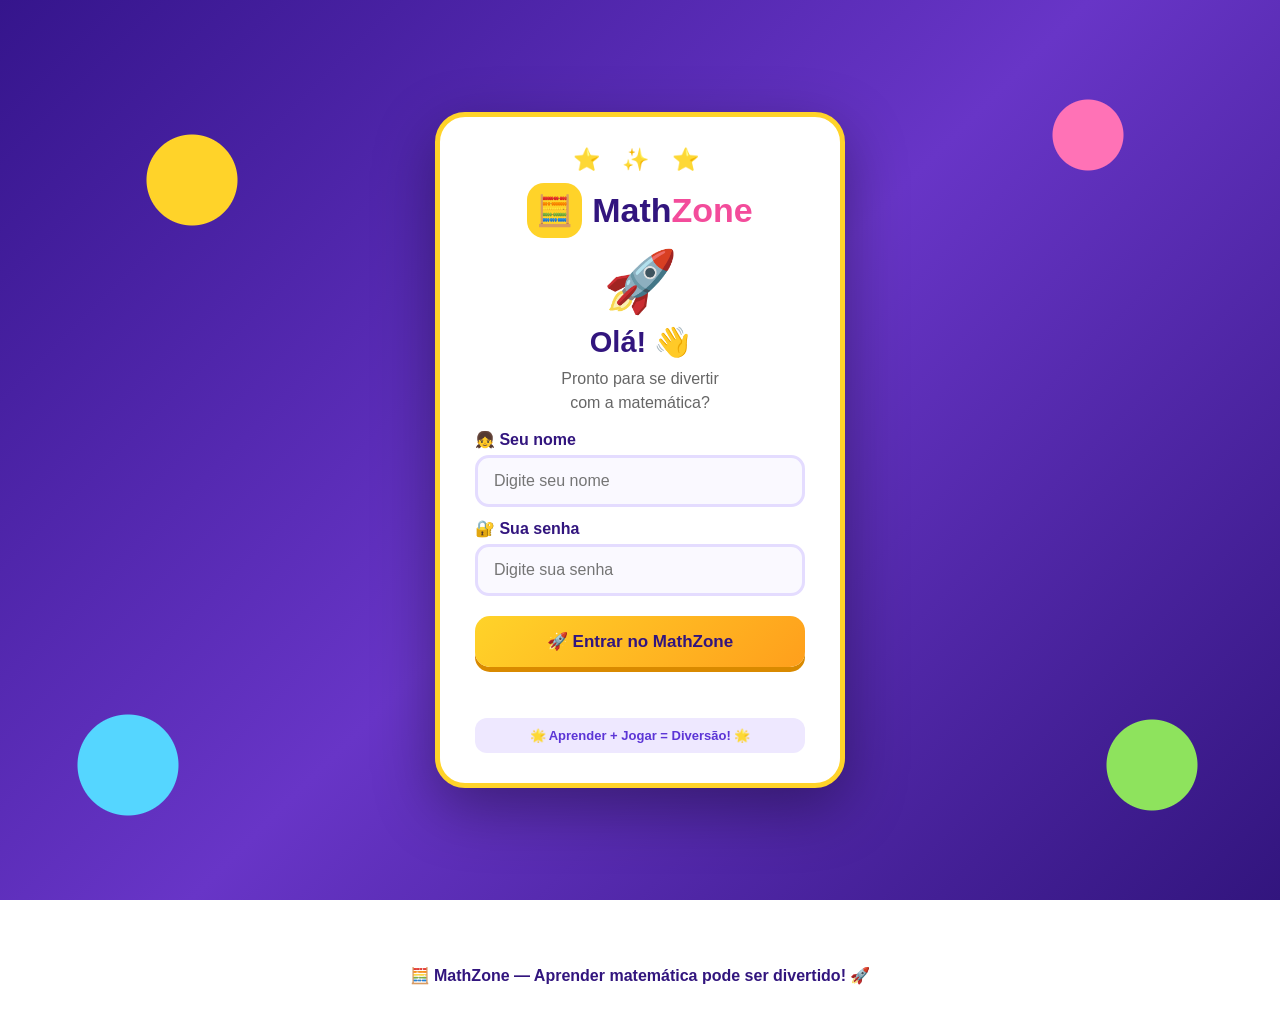
==== mathzone/index.html @ 8c637138 "fazendo tcc" ====
<!DOCTYPE html>
<html lang="pt-BR">

<head>
    <meta charset="UTF-8">
    <meta name="viewport" content="width=device-width, initial-scale=1.0">

    <title>MathZone</title>

    <link rel="stylesheet" href="./estilo.css">
</head>

<body>

    <!-- =========================
         LOGIN
    ========================= -->

    <div id="telaLogin" class="tela-login">

        <div class="login-card">

            <div class="login-estrelas">
                ⭐ ✨ ⭐
            </div>

            <div class="login-logo">
                <div class="login-logo-icon">
                    🧮
                </div>

                <h1>
                    Math<span>Zone</span>
                </h1>
            </div>

            <div class="login-personagem">
                🚀
            </div>

            <h2>Olá! 👋</h2>

            <p>
                Pronto para se divertir<br>
                com a matemática?
            </p>

            <label for="nomeLogin">
                👧 Seu nome
            </label>

            <input
                type="text"
                id="nomeLogin"
                placeholder="Digite seu nome"
                maxlength="20"
            >

            <label for="senhaLogin">
                🔐 Sua senha
            </label>

            <input
                type="password"
                id="senhaLogin"
                placeholder="Digite sua senha"
                maxlength="20"
            >

            <button
                class="botao-entrar"
                onclick="entrarMathZone()"
            >
                🚀 Entrar no MathZone
            </button>

            <p
                id="mensagemLogin"
                class="mensagem-login"
            ></p>

            <div class="login-frase">
                🌟 Aprender + Jogar = Diversão! 🌟
            </div>

        </div>

    </div>


    <!-- =========================
         SITE PRINCIPAL
    ========================= -->

    <div id="sitePrincipal">

        <!-- CABEÇALHO -->

        <header>

            <div class="logo-area" onclick="irPara('inicio')">

                <div class="logo-pequena">
                    🧮
                </div>

                <div>
                    <h1>MathZone</h1>
                    <p>Matemática divertida</p>
                </div>

            </div>


            <nav>

                <button onclick="irPara('inicio')">
                    🏠 Início
                </button>

                <button onclick="irPara('jogos')">
                    🎮 Jogar
                </button>

                <button onclick="irPara('videos')">
                    🎥 Vídeos
                </button>

            </nav>

        </header>


        <!-- =========================
             INÍCIO
        ========================= -->

        <main>

            <section
                id="inicio"
                class="tela ativa"
            >

                <div class="hero">

                    <div class="hero-conteudo">

                        <span class="badge">
                            🚀 APRENDA DE UM JEITO DIFERENTE
                        </span>

                        <h2>
                            Matemática pode ser divertida.
                        </h2>

                        <p>
                            Aprenda, jogue, resolva desafios
                            e evolua no MathZone!
                        </p>

                        <button
                            class="botao-principal"
                            onclick="irPara('jogos')"
                        >
                            Começar desafio →
                        </button>

                        <button
                            class="botao-video"
                            onclick="irPara('videos')"
                        >
                            🎥 Ver vídeos
                        </button>

                    </div>

                </div>


                <div class="recursos">

                    <div class="recurso-card">
                        <div class="icone">
                            🎮
                        </div>

                        <h3>Desafios</h3>

                        <p>
                            Resolva desafios matemáticos
                            de forma divertida.
                        </p>
                    </div>


                    <div class="recurso-card">
                        <div class="icone">
                            🎥
                        </div>

                        <h3>Videoaulas</h3>

                        <p>
                            Aprenda matemática com
                            vídeos educativos.
                        </p>
                    </div>


                    <div class="recurso-card">
                        <div class="icone">
                            🏆
                        </div>

                        <h3>Evolução</h3>

                        <p>
                            Jogue, marque pontos
                            e melhore seus conhecimentos.
                        </p>
                    </div>

                </div>

            </section>


            <!-- =========================
                 JOGOS
            ========================= -->

            <section
                id="jogos"
                class="tela"
            >

                <div class="titulo-pagina">

                    <span>
                        🎮
                    </span>

                    <h2>
                        Jogos Matemáticos
                    </h2>

                    <p>
                        Escolha um desafio e divirta-se!
                    </p>

                </div>


                <div class="jogos-grid">


                    <!-- QUIZ -->

                    <div class="jogo-card">

                        <div class="jogo-numero">
                            DESAFIO 01
                        </div>

                        <div class="jogo-icone">
                            🧠
                        </div>

                        <h3>
                            Quiz MathZone
                        </h3>

                        <p>
                            Responda perguntas
                            e conquiste pontos.
                        </p>

                        <button
                            onclick="abrirQuiz()"
                        >
                            Jogar agora 🎮
                        </button>

                    </div>


                    <!-- DETETIVE -->

                    <div class="jogo-card">

                        <div class="jogo-numero">
                            DESAFIO 02
                        </div>

                        <div class="jogo-icone">
                            🕵️
                        </div>

                        <h3>
                            Detetive Matemático
                        </h3>

                        <p>
                            Descubra as respostas
                            usando as pistas.
                        </p>

                        <button
                            onclick="abrirDetetive()"
                        >
                            Jogar agora 🔎
                        </button>

                    </div>


                    <!-- CORRIDA -->

                    <div class="jogo-card">

                        <div class="jogo-numero">
                            DESAFIO 03
                        </div>

                        <div class="jogo-icone">
                            🏃
                        </div>

                        <h3>
                            Corrida Matemática
                        </h3>

                        <p>
                            Resolva as contas e
                            avance na corrida.
                        </p>

                        <button
                            onclick="abrirCorrida()"
                        >
                            Correr agora 🏃
                        </button>

                    </div>


                    <!-- MATHRUN -->

                    <div class="jogo-card destaque">

                        <div class="jogo-numero">
                            DESAFIO 04
                        </div>

                        <div class="jogo-icone">
                            🏃‍♂️
                        </div>

                        <h3>
                            MathRun
                        </h3>

                        <p>
                            Corra até a chegada
                            resolvendo matemática!
                        </p>

                        <button
                            onclick="abrirMathRun()"
                        >
                            Começar corrida 🚀
                        </button>

                    </div>

                </div>

            </section>


            <!-- =========================
                 VÍDEOS
            ========================= -->

            <section
                id="videos"
                class="tela"
            >

                <div class="titulo-pagina">

                    <span>
                        🎥
                    </span>

                    <h2>
                        Videoaulas
                    </h2>

                    <p>
                        Aprenda matemática de um jeito fácil!
                    </p>

                </div>


                <div class="videos-grid">

                    <div class="video-card">

                        <div class="video-imagem">
                            ➕
                        </div>

                        <h3>
                            Adição
                        </h3>

                        <p>
                            Aprenda a somar.
                        </p>

                        <button
                            onclick="assistirVideo('Adição matemática ensino fundamental')"
                        >
                            ▶ Assistir
                        </button>

                    </div>


                    <div class="video-card">

                        <div class="video-imagem">
                            ➖
                        </div>

                        <h3>
                            Subtração
                        </h3>

                        <p>
                            Aprenda a subtrair.
                        </p>

                        <button
                            onclick="assistirVideo('Subtração matemática ensino fundamental')"
                        >
                            ▶ Assistir
                        </button>

                    </div>


                    <div class="video-card">

                        <div class="video-imagem">
                            ✖️
                        </div>

                        <h3>
                            Multiplicação
                        </h3>

                        <p>
                            Aprenda multiplicação.
                        </p>

                        <button
                            onclick="assistirVideo('Multiplicação matemática ensino fundamental')"
                        >
                            ▶ Assistir
                        </button>

                    </div>


                    <div class="video-card">

                        <div class="video-imagem">
                            ➗
                        </div>

                        <h3>
                            Divisão
                        </h3>

                        <p>
                            Aprenda a dividir.
                        </p>

                        <button
                            onclick="assistirVideo('Divisão matemática ensino fundamental')"
                        >
                            ▶ Assistir
                        </button>

                    </div>


                    <div class="video-card">

                        <div class="video-imagem">
                            🍕
                        </div>

                        <h3>
                            Frações
                        </h3>

                        <p>
                            Aprenda frações.
                        </p>

                        <button
                            onclick="assistirVideo('Frações matemática ensino fundamental')"
                        >
                            ▶ Assistir
                        </button>

                    </div>


                    <div class="video-card">

                        <div class="video-imagem">
                            💯
                        </div>

                        <h3>
                            Porcentagem
                        </h3>

                        <p>
                            Aprenda porcentagem.
                        </p>

                        <button
                            onclick="assistirVideo('Porcentagem matemática ensino fundamental')"
                        >
                            ▶ Assistir
                        </button>

                    </div>

                </div>

            </section>

        </main>


        <!-- =========================
             MODAL DOS JOGOS
        ========================= -->

        <div
            id="modalJogo"
            class="modal"
        >

            <div class="modal-conteudo">

                <button
                    class="fechar"
                    onclick="fecharJogo()"
                >
                    ✕
                </button>


                <!-- QUIZ -->

                <div
                    id="quiz"
                    class="jogo-area"
                >

                    <h2>
                        🧠 Quiz MathZone
                    </h2>

                    <div
                        id="quizPergunta"
                        class="pergunta"
                    >
                    </div>

                    <div
                        id="quizRespostas"
                        class="respostas"
                    >
                    </div>

                    <p id="quizMensagem"></p>

                    <p id="quizPontos">
                        Pontos: 0
                    </p>

                </div>


                <!-- DETETIVE -->

                <div
                    id="detetive"
                    class="jogo-area"
                >

                    <h2>
                        🕵️ Detetive Matemático
                    </h2>

                    <p id="detetivePista"></p>

                    <input
                        type="number"
                        id="respostaDetetive"
                        placeholder="Digite sua resposta"
                    >

                    <button
                        onclick="responderDetetive()"
                    >
                        🔎 Descobrir
                    </button>

                    <p id="detetiveMensagem"></p>

                    <p id="detetivePontos">
                        Pontos: 0
                    </p>

                </div>


                <!-- CORRIDA MATEMÁTICA -->

                <div
                    id="corrida"
                    class="jogo-area"
                >

                    <h2>
                        🏃 Corrida Matemática
                    </h2>

                    <div class="corrida-pista">

                        <div class="linha-chegada">
                            🏁
                        </div>

                        <div
                            id="corredor"
                            class="corredor"
                        >
                            🏃
                        </div>

                    </div>

                    <div
                        id="corridaPergunta"
                        class="pergunta"
                    >
                    </div>

                    <div
                        id="corridaRespostas"
                        class="respostas"
                    >
                    </div>

                    <p id="corridaMensagem"></p>

                </div>


                <!-- MATHRUN -->

                <div
                    id="mathrun"
                    class="jogo-area"
                >

                    <h2>
                        🚀 MathRun
                    </h2>

                    <p>
                        Resolva as contas para seu
                        corredor chegar ao final!
                    </p>

                    <div class="mathrun-pista">

                        <div class="chegada">
                            🏁
                        </div>

                        <div
                            id="mathrunCorredor"
                            class="corredor"
                        >
                            🏃‍♂️
                        </div>

                    </div>

                    <div
                        id="mathrunPergunta"
                        class="pergunta"
                    >
                    </div>

                    <div
                        id="mathrunRespostas"
                        class="respostas"
                    >
                    </div>

                    <p id="mathrunMensagem"></p>

                    <div class="turbo-area">

                        <button
                            class="turbo"
                            onclick="usarTurbo()"
                        >
                            ⚡ TURBO
                        </button>

                    </div>

                </div>

            </div>

        </div>


        <!-- RODAPÉ -->

        <footer>

            <p>
                🧮 MathZone — Aprender matemática pode ser divertido! 🚀
            </p>

        </footer>

    </div>


    <script src="./script.js"></script>

</body>

</html>
---- mathzone/estilo.css ----
/* =========================
   CONFIGURAÇÃO GERAL
========================= */

* {
    margin: 0;
    padding: 0;
    box-sizing: border-box;
}

html {
    scroll-behavior: smooth;
}

body {
    font-family: Arial, Helvetica, sans-serif;
    color: #33231f;
    min-height: 100vh;

    /* FUNDO DO MATHZONE */
    background-image: url("./fundo.png");
    background-size: cover;
    background-position: center;
    background-repeat: no-repeat;
    background-attachment: fixed;
}


/* =========================
   LOGIN
========================= */

.tela-login {
    position: fixed;
    inset: 0;

    width: 100%;
    height: 100vh;

    display: flex;
    align-items: center;
    justify-content: center;

    padding: 20px;

    background:
        radial-gradient(
            circle at 15% 20%,
            #ffd329 0 45px,
            transparent 46px
        ),
        radial-gradient(
            circle at 85% 15%,
            #ff72b6 0 35px,
            transparent 36px
        ),
        radial-gradient(
            circle at 10% 85%,
            #55d6ff 0 50px,
            transparent 51px
        ),
        radial-gradient(
            circle at 90% 85%,
            #8ee35d 0 45px,
            transparent 46px
        ),
        linear-gradient(
            135deg,
            #35158c,
            #6835c7,
            #32157e
        );

    z-index: 99999;
    overflow-y: auto;
}

.login-card {
    width: 100%;
    max-width: 410px;

    background: white;

    padding: 30px 35px;

    border-radius: 30px;

    text-align: center;

    border: 5px solid #ffd329;

    box-shadow:
        0 20px 60px rgba(0, 0, 0, 0.35);
}

.login-estrelas {
    font-size: 22px;
    margin-bottom: 10px;
    letter-spacing: 8px;
}

.login-logo {
    display: flex;
    justify-content: center;
    align-items: center;
    gap: 10px;
}

.login-logo-icon {
    width: 55px;
    height: 55px;

    display: flex;
    align-items: center;
    justify-content: center;

    background: #ffd329;
    border-radius: 17px;

    font-size: 30px;
}

.login-logo h1 {
    color: #32157e;
    font-size: 34px;
}

.login-logo h1 span {
    color: #f34c9b;
}

.login-personagem {
    font-size: 60px;
    margin: 8px 0;
}

.login-card h2 {
    color: #32157e;
    font-size: 29px;
    margin-bottom: 8px;
}

.login-card > p {
    color: #666;
    line-height: 1.5;
    margin-bottom: 15px;
}

.login-card label {
    display: block;

    text-align: left;

    color: #32157e;

    font-weight: bold;

    margin: 12px 0 6px;
}

.login-card input {
    width: 100%;

    padding: 14px 16px;

    border: 3px solid #e4dcff;

    border-radius: 14px;

    font-size: 16px;

    outline: none;

    color: #32157e;

    background: #faf9ff;
}

.login-card input:focus {
    border-color: #55d6ff;
}

.botao-entrar {
    width: 100%;

    padding: 15px;

    margin-top: 20px;

    border: none;

    border-radius: 15px;

    background:
        linear-gradient(
            135deg,
            #ffd329,
            #ff9f1c
        );

    color: #32157e;

    font-size: 17px;

    font-weight: bold;

    cursor: pointer;

    box-shadow: 0 5px 0 #d98a00;

    transition: 0.2s;
}

.botao-entrar:hover {
    transform: translateY(-2px);
}

.botao-entrar:active {
    transform: translateY(2px);
}

.mensagem-login {
    min-height: 24px;
    margin-top: 12px;

    font-weight: bold;
}

.login-frase {
    margin-top: 12px;

    padding: 10px;

    border-radius: 12px;

    background: #eee8ff;

    color: #5c35d6;

    font-size: 13px;

    font-weight: bold;
}


/* =========================
   SITE PRINCIPAL
========================= */

#sitePrincipal {
    min-height: 100vh;
}


/* =========================
   CABEÇALHO
========================= */

header {
    width: 100%;

    background: rgba(255, 255, 255, 0.96);

    padding: 16px 7%;

    display: flex;

    align-items: center;

    justify-content: space-between;

    gap: 20px;

    box-shadow:
        0 4px 20px rgba(0, 0, 0, 0.12);

    position: sticky;

    top: 0;

    z-index: 100;
}

.logo-area {
    display: flex;

    align-items: center;

    gap: 12px;

    cursor: pointer;
}

.logo-pequena {
    width: 50px;
    height: 50px;

    display: flex;

    align-items: center;
    justify-content: center;

    background: #ffd329;

    border-radius: 15px;

    font-size: 28px;
}

.logo-area h1 {
    color: #32157e;

    font-size: 28px;
}

.logo-area p {
    color: #777;

    font-size: 13px;
}


/* =========================
   MENU
========================= */

nav {
    display: flex;

    gap: 10px;
}

nav button {
    border: none;

    background: #eee8ff;

    color: #32157e;

    padding: 11px 18px;

    border-radius: 12px;

    font-size: 15px;

    font-weight: bold;

    cursor: pointer;

    transition: 0.2s;
}

nav button:hover {
    background: #ffd329;

    transform: translateY(-2px);
}

nav button:active {
    transform: translateY(1px);
}


/* =========================
   TELAS
========================= */

.tela {
    display: none;

    min-height: calc(100vh - 100px);

    padding: 50px 7%;
}

.tela.ativa {
    display: block;
}


/* =========================
   ÁREA PRINCIPAL
========================= */

.hero {
    min-height: 480px;

    display: flex;

    align-items: center;

    justify-content: center;

    text-align: center;

    padding: 40px 20px;
}

.hero-conteudo {
    max-width: 750px;

    background: rgba(255, 255, 255, 0.94);

    padding: 45px;

    border-radius: 30px;

    box-shadow:
        0 15px 45px rgba(0, 0, 0, 0.15);
}

.badge {
    display: inline-block;

    padding: 10px 18px;

    background: #eee8ff;

    color: #5c35d6;

    border-radius: 30px;

    font-size: 14px;

    font-weight: bold;

    margin-bottom: 20px;
}

.hero h2 {
    color: #32157e;

    font-size: 46px;

    margin-bottom: 15px;
}

.hero p {
    color: #555;

    font-size: 19px;

    line-height: 1.6;

    margin-bottom: 25px;
}


/* =========================
   BOTÕES DO INÍCIO
========================= */

.botao-principal,
.botao-video {
    border: none;

    padding: 14px 24px;

    border-radius: 14px;

    font-size: 16px;

    font-weight: bold;

    cursor: pointer;

    margin: 5px;

    transition: 0.2s;
}

.botao-principal {
    background: #ffd329;

    color: #32157e;

    box-shadow:
        0 4px 0 #d49d00;
}

.botao-video {
    background: #32157e;

    color: white;
}

.botao-principal:hover,
.botao-video:hover {
    transform: translateY(-3px);
}

.botao-principal:active,
.botao-video:active {
    transform: translateY(1px);
}


/* =========================
   CARDS DE RECURSOS
========================= */

.recursos {
    display: grid;

    grid-template-columns:
        repeat(3, 1fr);

    gap: 20px;

    max-width: 1100px;

    margin: 0 auto 50px;
}

.recurso-card {
    background: rgba(255, 255, 255, 0.95);

    padding: 28px;

    border-radius: 22px;

    text-align: center;

    box-shadow:
        0 8px 25px rgba(0, 0, 0, 0.12);

    transition: 0.2s;
}

.recurso-card:hover {
    transform: translateY(-5px);
}

.icone {
    font-size: 45px;

    margin-bottom: 12px;
}

.recurso-card h3 {
    color: #32157e;

    margin-bottom: 8px;
}

.recurso-card p {
    color: #666;

    line-height: 1.5;
}


/* =========================
   TÍTULO DAS PÁGINAS
========================= */

.titulo-pagina {
    text-align: center;

    margin-bottom: 40px;
}

.titulo-pagina span {
    font-size: 45px;
}

.titulo-pagina h2 {
    color: #32157e;

    font-size: 36px;

    margin: 8px 0;
}

.titulo-pagina p {
    color: #555;

    font-size: 17px;
}


/* =========================
   JOGOS
========================= */

.jogos-grid {
    max-width: 1100px;

    margin: auto;

    display: grid;

    grid-template-columns:
        repeat(2, 1fr);

    gap: 25px;
}

.jogo-card {
    background: rgba(255, 255, 255, 0.96);

    padding: 30px;

    border-radius: 25px;

    text-align: center;

    box-shadow:
        0 10px 30px rgba(0, 0, 0, 0.14);

    transition: 0.25s;

    border: 3px solid transparent;
}

.jogo-card:hover {
    transform: translateY(-6px);

    border-color: #ffd329;
}

.jogo-card.destaque {
    border-color: #55d6ff;
}

.jogo-numero {
    color: #f34c9b;

    font-size: 13px;

    font-weight: bold;

    margin-bottom: 10px;
}

.jogo-icone {
    font-size: 55px;

    margin-bottom: 10px;
}

.jogo-card h3 {
    color: #32157e;

    font-size: 24px;

    margin-bottom: 10px;
}

.jogo-card p {
    color: #666;

    line-height: 1.5;

    margin-bottom: 20px;
}

.jogo-card button {
    border: none;

    padding: 12px 20px;

    border-radius: 12px;

    background: #32157e;

    color: white;

    font-size: 15px;

    font-weight: bold;

    cursor: pointer;

    transition: 0.2s;
}

.jogo-card button:hover {
    background: #f34c9b;

    transform: translateY(-2px);
}

.jogo-card button:active {
    transform: translateY(1px);
}


/* =========================
   VÍDEOS
========================= */

.videos-grid {
    max-width: 1100px;

    margin: auto;

    display: grid;

    grid-template-columns:
        repeat(3, 1fr);

    gap: 22px;
}

.video-card {
    background: rgba(255, 255, 255, 0.96);

    border-radius: 22px;

    padding: 25px;

    text-align: center;

    box-shadow:
        0 8px 25px rgba(0, 0, 0, 0.12);

    transition: 0.2s;
}

.video-card:hover {
    transform: translateY(-4px);
}

.video-imagem {
    height: 130px;

    display: flex;

    align-items: center;

    justify-content: center;

    background:
        linear-gradient(
            135deg,
            #eee8ff,
            #fff4bf
        );

    border-radius: 18px;

    font-size: 55px;

    margin-bottom: 18px;
}

.video-card h3 {
    color: #32157e;

    font-size: 21px;

    margin-bottom: 8px;
}

.video-card p {
    color: #666;

    margin-bottom: 18px;
}

.video-card button {
    border: none;

    padding: 12px 20px;

    border-radius: 12px;

    background: #32157e;

    color: white;

    font-size: 15px;

    font-weight: bold;

    cursor: pointer;

    transition: 0.2s;
}

.video-card button:hover {
    background: #f34c9b;

    transform: translateY(-2px);
}


/* =========================
   MODAL
========================= */

.modal {
    display: none;

    position: fixed;

    inset: 0;

    background:
        rgba(25, 10, 50, 0.75);

    z-index: 1000;

    align-items: center;

    justify-content: center;

    padding: 20px;
}

.modal.ativo {
    display: flex;
}

.modal-conteudo {
    width: 100%;

    max-width: 650px;

    max-height: 90vh;

    overflow-y: auto;

    background: white;

    border-radius: 28px;

    padding: 35px;

    position: relative;

    box-shadow:
        0 20px 70px rgba(0, 0, 0, 0.35);
}

.fechar {
    position: absolute;

    top: 15px;

    right: 15px;

    width: 40px;

    height: 40px;

    border: none;

    border-radius: 50%;

    background: #f3eaff;

    color: #32157e;

    font-size: 20px;

    cursor: pointer;

    transition: 0.2s;
}

.fechar:hover {
    background: #ffd329;
}


/* =========================
   ÁREA DOS JOGOS
========================= */

.jogo-area {
    display: none;

    text-align: center;
}

.jogo-area.ativo {
    display: block;
}

.jogo-area h2 {
    color: #32157e;

    font-size: 30px;

    margin-bottom: 25px;
}


/* =========================
   PERGUNTAS
========================= */

.pergunta {
    background: #f3edff;

    color: #32157e;

    padding: 25px;

    border-radius: 18px;

    font-size: 30px;

    font-weight: bold;

    margin-bottom: 20px;
}

.respostas {
    display: grid;

    grid-template-columns:
        repeat(2, 1fr);

    gap: 12px;
}

.respostas button {
    padding: 15px;

    border: 3px solid #eee8ff;

    border-radius: 14px;

    background: white;

    color: #32157e;

    font-size: 18px;

    font-weight: bold;

    cursor: pointer;

    transition: 0.2s;
}

.respostas button:hover {
    background: #ffd329;

    border-color: #ffd329;
}

.respostas button:active {
    transform: scale(0.98);
}

#quizMensagem,
#detetiveMensagem,
#corridaMensagem,
#mathrunMensagem {
    min-height: 30px;

    margin-top: 18px;

    font-weight: bold;

    color: #f34c9b;
}

#quizPontos,
#detetivePontos {
    margin-top: 10px;

    color: #32157e;

    font-weight: bold;
}

.resultado {
    color: #32157e;

    font-size: 20px;

    font-weight: bold;

    padding: 20px;
}


/* =========================
   DETETIVE
========================= */

#detetivePista {
    background: #f3edff;

    color: #32157e;

    padding: 25px;

    border-radius: 18px;

    font-size: 20px;

    font-weight: bold;

    margin-bottom: 20px;
}

#respostaDetetive {
    width: 100%;

    padding: 14px;

    border: 3px solid #e4dcff;

    border-radius: 14px;

    font-size: 18px;

    text-align: center;

    margin-bottom: 15px;

    outline: none;
}

#respostaDetetive:focus {
    border-color: #55d6ff;
}

#detetive button {
    padding: 13px 22px;

    border: none;

    border-radius: 12px;

    background: #32157e;

    color: white;

    font-weight: bold;

    cursor: pointer;
}


/* =========================
   CORRIDA MATEMÁTICA
========================= */

.corrida-pista,
.mathrun-pista {
    width: 100%;

    height: 110px;

    background:
        repeating-linear-gradient(
            0deg,
            #f4f4f4,
            #f4f4f4 22px,
            #dddddd 23px,
            #dddddd 25px
        );

    border-radius: 20px;

    position: relative;

    overflow: hidden;

    margin-bottom: 25px;

    border: 3px solid #ddd;
}

.corredor {
    position: absolute;

    left: 10px;

    bottom: 25px;

    font-size: 45px;

    transition:
        left 0.5s ease;
}

.linha-chegada,
.chegada {
    position: absolute;

    right: 15px;

    top: 28px;

    font-size: 45px;
}


/* =========================
   MATHRUN
========================= */

#mathrun > p {
    color: #666;

    margin-bottom: 20px;
}

.turbo-area {
    margin-top: 20px;
}

.turbo {
    border: none;

    background: #ff9f1c;

    color: white;

    padding: 13px 25px;

    border-radius: 13px;

    font-weight: bold;

    cursor: pointer;

    transition: 0.2s;
}

.turbo:hover {
    transform: translateY(-2px);

    background: #f58c00;
}


/* =========================
   RODAPÉ
========================= */

footer {
    text-align: center;

    padding: 25px;

    background:
        rgba(255, 255, 255, 0.95);

    color: #32157e;

    font-weight: bold;

    margin-top: 30px;
}


/* =========================
   RESPONSIVO
========================= */

@media (max-width: 800px) {

    header {
        flex-direction: column;
    }

    .recursos {
        grid-template-columns: 1fr;
    }

    .jogos-grid {
        grid-template-columns: 1fr;
    }

    .videos-grid {
        grid-template-columns: 1fr 1fr;
    }

    .hero h2 {
        font-size: 35px;
    }
}


@media (max-width: 500px) {

    .login-card {
        padding: 25px 20px;
    }

    .login-logo h1 {
        font-size: 28px;
    }

    .login-personagem {
        font-size: 50px;
    }

    header {
        padding: 15px;
    }

    nav {
        width: 100%;

        justify-content: center;
    }

    nav button {
        padding: 9px 11px;

        font-size: 13px;
    }

    .tela {
        padding: 30px 15px;
    }

    .hero {
        padding: 20px 5px;
    }

    .hero-conteudo {
        padding: 30px 20px;
    }

    .hero h2 {
        font-size: 30px;
    }

    .videos-grid {
        grid-template-columns: 1fr;
    }

    .respostas {
        grid-template-columns: 1fr;
    }

    .modal-conteudo {
        padding: 25px 18px;
    }

    .pergunta {
        font-size: 24px;
    }
}
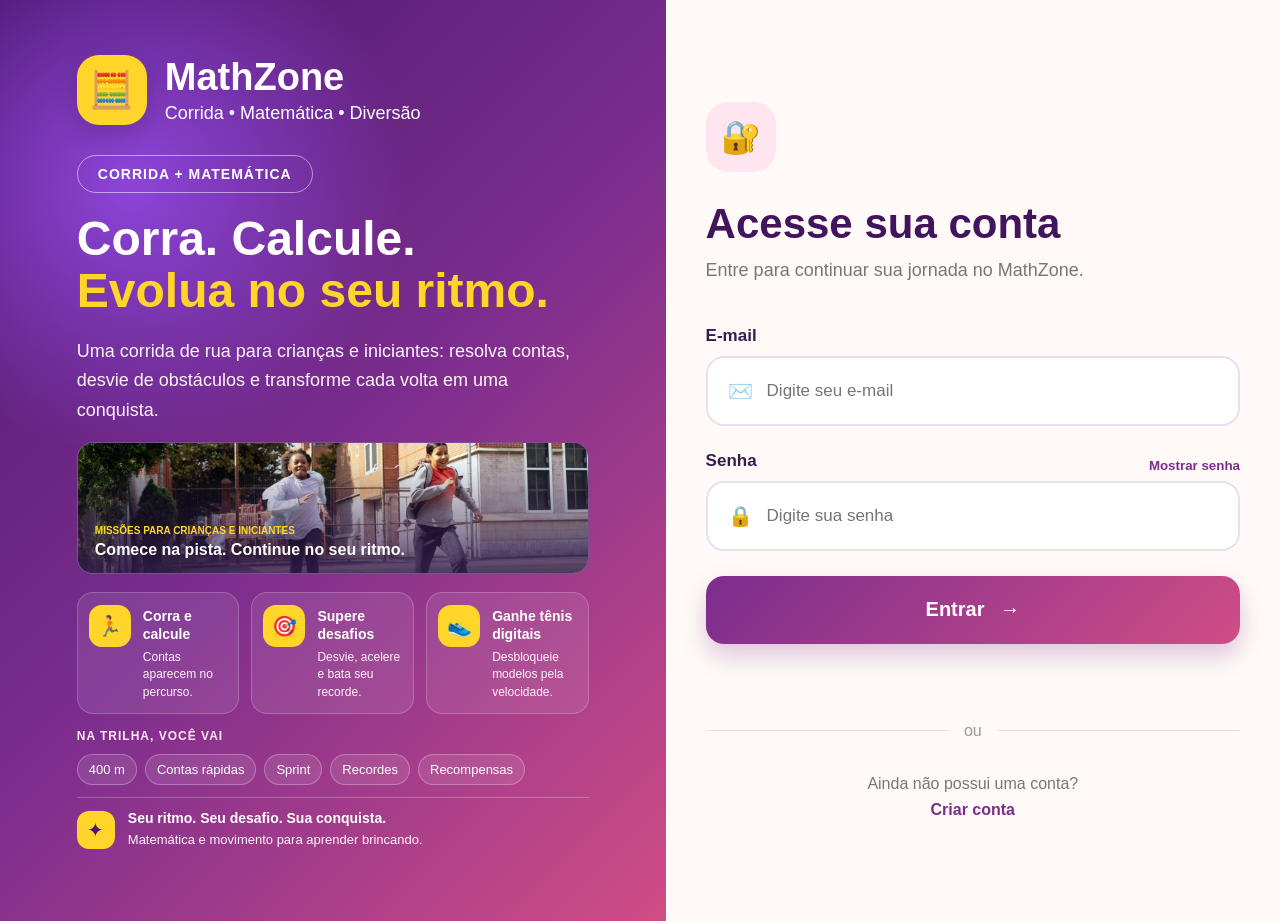
==== commit 399e9911: "tcc fazendo" ====
--- a/mathzone/index.html
+++ b/mathzone/index.html
@@ -5,102 +5,262 @@
     <meta charset="UTF-8">
     <meta name="viewport" content="width=device-width, initial-scale=1.0">
 
-    <title>MathZone</title>
+    <title>MathZone | Aprenda, Jogue e Evolua</title>
 
     <link rel="stylesheet" href="./estilo.css">
 </head>
 
 <body>
 
-    <!-- =========================
-         LOGIN
-    ========================= -->
-
-    <div id="telaLogin" class="tela-login">
-
-        <div class="login-card">
-
-            <div class="login-estrelas">
-                ⭐ ✨ ⭐
+    <!-- FUNDO COM SÍMBOLOS -->
+    <div class="fundo-matematica">
+        <span>+</span>
+        <span>×</span>
+        <span>÷</span>
+        <span>7</span>
+        <span>π</span>
+        <span>=</span>
+        <span>3</span>
+        <span>%</span>
+        <span>√</span>
+        <span>9</span>
+        <span>∞</span>
+        <span>2</span>
+        <span>★</span>
+        <span>5</span>
+    </div>
+
+
+    <!-- ============================= -->
+    <!-- LOGIN -->
+    <!-- ============================= -->
+
+    <section id="telaLogin" class="tela-login">
+
+        <div class="login-esquerda">
+
+            <div class="logo-login">
+                <div class="logo-icone">🧮</div>
+
+                <div>
+                    <h1>MathZone</h1>
+                    <p>Corrida • Matemática • Diversão</p>
+                </div>
             </div>
 
-            <div class="login-logo">
-                <div class="login-logo-icon">
-                    🧮
-                </div>
-
-                <h1>
-                    Math<span>Zone</span>
-                </h1>
+            <div class="conteudo-login-esquerda">
+
+                <span class="etiqueta">CORRIDA + MATEMÁTICA</span>
+
+                <h2>
+                    Corra. Calcule.<br>
+                    <strong>Evolua no seu ritmo.</strong>
+                </h2>
+
+                <p>
+                    Uma corrida de rua para crianças e iniciantes: resolva contas,
+                    desvie de obstáculos e transforme cada volta em uma conquista.
+                </p>
+
+                <figure class="login-corrida-imagem">
+                    <img
+                        src="./assets/tenis/meninas-correndo-pista.jpg"
+                        alt="Duas meninas correndo juntas em uma pista escolar ao ar livre"
+                        fetchpriority="high"
+                    >
+                    <figcaption>
+                        <span>MISSÕES PARA CRIANÇAS E INICIANTES</span>
+                        <strong>Comece na pista. Continue no seu ritmo.</strong>
+                    </figcaption>
+                </figure>
+
+                <div class="beneficios">
+
+                    <div>
+                        <span>🏃</span>
+                        <div class="beneficio-texto">
+                            <strong>Corra e calcule</strong>
+                            <p>Contas aparecem no percurso.</p>
+                        </div>
+                    </div>
+
+                    <div>
+                        <span>🎯</span>
+                        <div class="beneficio-texto">
+                            <strong>Supere desafios</strong>
+                            <p>Desvie, acelere e bata seu recorde.</p>
+                        </div>
+                    </div>
+
+                    <div>
+                        <span>👟</span>
+                        <div class="beneficio-texto">
+                            <strong>Ganhe tênis digitais</strong>
+                            <p>Desbloqueie modelos pela velocidade.</p>
+                        </div>
+                    </div>
+
+                </div>
+
+                <div class="conteudos-login">
+                    <span>NA TRILHA, VOCÊ VAI</span>
+                    <div class="topicos-login">
+                        <span>400 m</span>
+                        <span>Contas rápidas</span>
+                        <span>Sprint</span>
+                        <span>Recordes</span>
+                        <span>Recompensas</span>
+                    </div>
+                </div>
+
+                <div class="login-ritmo">
+                    <span>✦</span>
+                    <div>
+                        <strong>Seu ritmo. Seu desafio. Sua conquista.</strong>
+                        <p>Matemática e movimento para aprender brincando.</p>
+                    </div>
+                </div>
+
             </div>
 
-            <div class="login-personagem">
-                🚀
+        </div>
+
+
+        <div class="login-direita">
+
+            <div class="login-card">
+
+                <div class="icone-login">
+                    🔐
+                </div>
+
+                <h2>Acesse sua conta</h2>
+
+                <p class="subtitulo-login">
+                    Entre para continuar sua jornada no MathZone.
+                </p>
+
+
+                <form id="formLogin">
+
+                    <div class="campo">
+
+                        <label for="emailLogin">
+                            E-mail
+                        </label>
+
+                        <div class="input-container">
+
+                            <span>✉️</span>
+
+                            <input
+                                type="email"
+                                id="emailLogin"
+                                placeholder="Digite seu e-mail"
+                                autocomplete="email"
+                                required
+                            >
+
+                        </div>
+
+                    </div>
+
+
+                    <div class="campo">
+
+                        <div class="senha-titulo">
+
+                            <label for="senhaLogin">
+                                Senha
+                            </label>
+
+                            <button
+                                type="button"
+                                onclick="mostrarSenha()"
+                                class="mostrar-senha"
+                            >
+                                Mostrar senha
+                            </button>
+
+                        </div>
+
+                        <div class="input-container">
+
+                            <span>🔒</span>
+
+                            <input
+                                type="password"
+                                id="senhaLogin"
+                                placeholder="Digite sua senha"
+                                autocomplete="current-password"
+                                required
+                            >
+
+                        </div>
+
+                    </div>
+
+
+                    <button
+                        type="submit"
+                        class="botao-entrar"
+                    >
+                        Entrar
+                        <span>→</span>
+                    </button>
+
+                </form>
+
+
+                <p id="mensagemLogin" class="mensagem-login"></p>
+
+
+                <div class="linha-ou">
+
+                    <span></span>
+                    <p>ou</p>
+                    <span></span>
+
+                </div>
+
+
+                <div class="novo-usuario">
+
+                    <p>
+                        Ainda não possui uma conta?
+                    </p>
+
+                    <button
+                        type="button"
+                        onclick="criarConta()"
+                    >
+                        Criar conta
+                    </button>
+
+                </div>
+
             </div>
 
-            <h2>Olá! 👋</h2>
-
-            <p>
-                Pronto para se divertir<br>
-                com a matemática?
-            </p>
-
-            <label for="nomeLogin">
-                👧 Seu nome
-            </label>
-
-            <input
-                type="text"
-                id="nomeLogin"
-                placeholder="Digite seu nome"
-                maxlength="20"
-            >
-
-            <label for="senhaLogin">
-                🔐 Sua senha
-            </label>
-
-            <input
-                type="password"
-                id="senhaLogin"
-                placeholder="Digite sua senha"
-                maxlength="20"
-            >
-
-            <button
-                class="botao-entrar"
-                onclick="entrarMathZone()"
-            >
-                🚀 Entrar no MathZone
-            </button>
-
-            <p
-                id="mensagemLogin"
-                class="mensagem-login"
-            ></p>
-
-            <div class="login-frase">
-                🌟 Aprender + Jogar = Diversão! 🌟
-            </div>
-
         </div>
 
-    </div>
-
-
-    <!-- =========================
-         SITE PRINCIPAL
-    ========================= -->
-
-    <div id="sitePrincipal">
-
-        <!-- CABEÇALHO -->
-
-        <header>
-
-            <div class="logo-area" onclick="irPara('inicio')">
-
-                <div class="logo-pequena">
+    </section>
+
+
+
+    <!-- ============================= -->
+    <!-- SITE PRINCIPAL -->
+    <!-- ============================= -->
+
+    <div id="sitePrincipal" class="site-principal">
+
+
+        <!-- HEADER -->
+
+        <header class="cabecalho">
+
+            <div class="logo">
+
+                <div class="logo-icone">
                     🧮
                 </div>
 
@@ -114,111 +274,200 @@
 
             <nav>
 
-                <button onclick="irPara('inicio')">
+                <button
+                    type="button"
+                    onclick="irPara('inicio')"
+                >
                     🏠 Início
                 </button>
 
-                <button onclick="irPara('jogos')">
+                <button
+                    type="button"
+                    onclick="irPara('jogos')"
+                >
                     🎮 Jogar
                 </button>
 
-                <button onclick="irPara('videos')">
+                <button
+                    type="button"
+                    onclick="irPara('pets')"
+                >
+                    🐾 Pets
+                </button>
+
+                <button
+                    type="button"
+                    onclick="irPara('videos')"
+                >
                     🎥 Vídeos
                 </button>
 
+                <button
+                    type="button"
+                    onclick="irPara('ranking')"
+                >
+                    🏆 Ranking
+                </button>
+
+                <button
+                    type="button"
+                    onclick="sair()"
+                    class="botao-sair"
+                >
+                    🚪 Sair
+                </button>
+
             </nav>
 
         </header>
 
 
-        <!-- =========================
-             INÍCIO
-        ========================= -->
 
         <main>
 
-            <section
-                id="inicio"
-                class="tela ativa"
-            >
+
+            <!-- ============================= -->
+            <!-- INÍCIO -->
+            <!-- ============================= -->
+
+            <section id="inicio" class="tela ativa">
 
                 <div class="hero">
 
-                    <div class="hero-conteudo">
+                    <div class="hero-texto">
 
                         <span class="badge">
-                            🚀 APRENDA DE UM JEITO DIFERENTE
+                            ⭐ APRENDA DE UM JEITO DIFERENTE
                         </span>
 
                         <h2>
-                            Matemática pode ser divertida.
+                            Matemática pode ser
+                            <strong>divertida!</strong>
                         </h2>
 
                         <p>
-                            Aprenda, jogue, resolva desafios
-                            e evolua no MathZone!
+                            Aprenda matemática brincando,
+                            resolva desafios e conquiste pontos
+                            enquanto se diverte.
+                        </p>
+
+                        <div class="hero-botoes">
+
+                            <button
+                                type="button"
+                                onclick="irPara('jogos')"
+                                class="botao-principal"
+                            >
+                                🚀 Começar desafio
+                            </button>
+
+                            <button
+                                type="button"
+                                onclick="irPara('videos')"
+                                class="botao-secundario"
+                            >
+                                🎥 Ver videoaulas
+                            </button>
+
+                        </div>
+
+                    </div>
+
+
+                    <div class="hero-ilustracao">
+
+                        <div class="circulo-ilustracao">
+                            🧮
+                        </div>
+
+                        <div class="mini-conta conta-1">
+                            2 + 2 = ?
+                        </div>
+
+                        <div class="mini-conta conta-2">
+                            5 × 3
+                        </div>
+
+                        <div class="mini-conta conta-3">
+                            20 ÷ 4
+                        </div>
+
+                    </div>
+
+                </div>
+
+
+
+                <!-- CARDS -->
+
+                <div class="recursos">
+
+                    <div class="recurso-card rosa">
+
+                        <div class="icone-recurso">
+                            🎮
+                        </div>
+
+                        <h3>Desafios</h3>
+
+                        <p>
+                            Teste seus conhecimentos
+                            com jogos divertidos.
                         </p>
 
                         <button
-                            class="botao-principal"
+                            type="button"
                             onclick="irPara('jogos')"
                         >
-                            Começar desafio →
-                        </button>
+                            Jogar agora →
+                        </button>
+
+                    </div>
+
+
+                    <div class="recurso-card amarelo">
+
+                        <div class="icone-recurso">
+                            🎥
+                        </div>
+
+                        <h3>Videoaulas</h3>
+
+                        <p>
+                            Aprenda matemática de um
+                            jeito simples.
+                        </p>
 
                         <button
-                            class="botao-video"
+                            type="button"
                             onclick="irPara('videos')"
                         >
-                            🎥 Ver vídeos
-                        </button>
-
-                    </div>
-
-                </div>
-
-
-                <div class="recursos">
-
-                    <div class="recurso-card">
-                        <div class="icone">
-                            🎮
-                        </div>
-
-                        <h3>Desafios</h3>
-
-                        <p>
-                            Resolva desafios matemáticos
-                            de forma divertida.
-                        </p>
-                    </div>
-
-
-                    <div class="recurso-card">
-                        <div class="icone">
-                            🎥
-                        </div>
-
-                        <h3>Videoaulas</h3>
-
-                        <p>
-                            Aprenda matemática com
-                            vídeos educativos.
-                        </p>
-                    </div>
-
-
-                    <div class="recurso-card">
-                        <div class="icone">
-                            🏆
+                            Assistir →
+                        </button>
+
+                    </div>
+
+
+                    <div class="recurso-card verde">
+
+                        <div class="icone-recurso">
+                            ⭐
                         </div>
 
                         <h3>Evolução</h3>
 
                         <p>
-                            Jogue, marque pontos
-                            e melhore seus conhecimentos.
-                        </p>
+                            Resolva desafios e conquiste
+                            pontos.
+                        </p>
+
+                        <button
+                            type="button"
+                            onclick="irPara('jogos')"
+                        >
+                            Começar →
+                        </button>
+
                     </div>
 
                 </div>
@@ -226,27 +475,24 @@
             </section>
 
 
-            <!-- =========================
-                 JOGOS
-            ========================= -->
-
-            <section
-                id="jogos"
-                class="tela"
-            >
-
-                <div class="titulo-pagina">
-
-                    <span>
-                        🎮
-                    </span>
+
+            <!-- ============================= -->
+            <!-- JOGOS -->
+            <!-- ============================= -->
+
+            <section id="jogos" class="tela">
+
+                <div class="titulo-secao">
+
+                    <span>🎮</span>
 
                     <h2>
-                        Jogos Matemáticos
+                        Hora do desafio!
                     </h2>
 
                     <p>
-                        Escolha um desafio e divirta-se!
+                        Escolha um jogo e coloque seus conhecimentos
+                        de matemática à prova.
                     </p>
 
                 </div>
@@ -257,14 +503,14 @@
 
                     <!-- QUIZ -->
 
-                    <div class="jogo-card">
-
-                        <div class="jogo-numero">
+                    <div class="jogo-card jogo-rosa">
+
+                        <span class="numero-desafio">
                             DESAFIO 01
-                        </div>
-
-                        <div class="jogo-icone">
-                            🧠
+                        </span>
+
+                        <div class="icone-jogo">
+                            🧮
                         </div>
 
                         <h3>
@@ -272,14 +518,14 @@
                         </h3>
 
                         <p>
-                            Responda perguntas
-                            e conquiste pontos.
+                            Responda perguntas e conquiste pontos!
                         </p>
 
                         <button
+                            type="button"
                             onclick="abrirQuiz()"
                         >
-                            Jogar agora 🎮
+                            Jogar agora 🚀
                         </button>
 
                     </div>
@@ -287,14 +533,14 @@
 
                     <!-- DETETIVE -->
 
-                    <div class="jogo-card">
-
-                        <div class="jogo-numero">
+                    <div class="jogo-card jogo-amarelo">
+
+                        <span class="numero-desafio">
                             DESAFIO 02
-                        </div>
-
-                        <div class="jogo-icone">
-                            🕵️
+                        </span>
+
+                        <div class="icone-jogo">
+                            🔎
                         </div>
 
                         <h3>
@@ -302,14 +548,14 @@
                         </h3>
 
                         <p>
-                            Descubra as respostas
-                            usando as pistas.
+                            Resolva os mistérios usando matemática.
                         </p>
 
                         <button
+                            type="button"
                             onclick="abrirDetetive()"
                         >
-                            Jogar agora 🔎
+                            Investigar 🔎
                         </button>
 
                     </div>
@@ -317,89 +563,110 @@
 
                     <!-- CORRIDA -->
 
-                    <div class="jogo-card">
-
-                        <div class="jogo-numero">
-                            DESAFIO 03
-                        </div>
-
-                        <div class="jogo-icone">
-                            🏃
-                        </div>
-
-                        <h3>
-                            Corrida Matemática
-                        </h3>
-
-                        <p>
-                            Resolva as contas e
-                            avance na corrida.
-                        </p>
-
-                        <button
-                            onclick="abrirCorrida()"
-                        >
-                            Correr agora 🏃
-                        </button>
-
-                    </div>
-
-
-                    <!-- MATHRUN -->
-
-                    <div class="jogo-card destaque">
-
-                        <div class="jogo-numero">
-                            DESAFIO 04
-                        </div>
-
-                        <div class="jogo-icone">
-                            🏃‍♂️
-                        </div>
-
-                        <h3>
-                            MathRun
-                        </h3>
-
-                        <p>
-                            Corra até a chegada
-                            resolvendo matemática!
-                        </p>
-
-                        <button
-                            onclick="abrirMathRun()"
-                        >
-                            Começar corrida 🚀
-                        </button>
-
-                    </div>
+                    <div class="jogo-card jogo-corrida">
+
+                        <span class="numero-desafio">DESAFIO 03</span>
+
+                        <div class="icone-jogo" aria-hidden="true">🏃</div>
+
+                        <h3>Corrida de Rua</h3>
+
+                        <p>Corra 400 m, desvie dos cones e resolva contas nos portais matemáticos.</p>
+
+                        <button type="button" onclick="abrirCorrida()">
+                            Alinhar na largada →
+                        </button>
+
+                    </div>
+
 
                 </div>
 
             </section>
 
 
-            <!-- =========================
-                 VÍDEOS
-            ========================= -->
-
-            <section
-                id="videos"
-                class="tela"
-            >
-
-                <div class="titulo-pagina">
-
-                    <span>
-                        🎥
-                    </span>
+
+            <!-- ============================= -->
+            <!-- PETS -->
+            <!-- ============================= -->
+
+            <section id="pets" class="tela">
+
+                <div class="titulo-secao">
+                    <span>🐾</span>
+                    <h2>Seu cantinho pet</h2>
+                    <p>Responda corretamente, junte pontos e adote novos companheiros.</p>
+                </div>
+
+                <div class="carteira-pets">
+                    <div>
+                        <span>Seus pontos</span>
+                        <strong id="saldoPets">0 pts</strong>
+                    </div>
+                    <div>
+                        <span>Pets na coleção</span>
+                        <strong id="totalPets">0 pets</strong>
+                    </div>
+                    <p id="mensagemPets" role="status" aria-live="polite"></p>
+                </div>
+
+                <div id="petAtivo" class="pet-destaque"></div>
+
+                <div class="titulo-loja">
+                    <div>
+                        <h3>Loja de pets</h3>
+                        <p>Escolha um companheiro para adotar.</p>
+                    </div>
+                </div>
+                <div id="lojaPets" class="loja-pets"></div>
+
+                <div class="titulo-loja titulo-colecao">
+                    <div>
+                        <h3>Minha coleção</h3>
+                        <p>Equipe qualquer pet que você já adotou.</p>
+                    </div>
+                </div>
+                <div id="colecaoPets" class="colecao-pets"></div>
+
+            </section>
+
+
+            <!-- ============================= -->
+            <!-- RANKING -->
+
+            <section id="ranking" class="tela">
+
+                <div class="titulo-secao">
+                    <span>🏆</span>
+                    <h2>Ranking MathZone</h2>
+                    <p>Pódio dos jogadores com mais pontos acumulados neste dispositivo.</p>
+                </div>
+
+                <div id="podioRanking" class="podio-ranking" aria-label="Pódio dos três primeiros jogadores"></div>
+
+                <div id="demaisRanking" class="demais-ranking">
+                    <h3>Classificação geral</h3>
+                    <ol id="listaRanking"></ol>
+                </div>
+
+            </section>
+
+
+            <!-- VIDEOS -->
+            <!-- ============================= -->
+
+            <section id="videos" class="tela">
+
+                <div class="titulo-secao">
+
+                    <span>🎥</span>
 
                     <h2>
-                        Videoaulas
+                        Aprenda com videoaulas
                     </h2>
 
                     <p>
-                        Aprenda matemática de um jeito fácil!
+                        Escolha um assunto e aprenda de forma simples.
                     </p>
 
                 </div>
@@ -407,11 +674,10 @@
 
                 <div class="videos-grid">
 
-                    <div class="video-card">
-
-                        <div class="video-imagem">
-                            ➕
-                        </div>
+
+                    <div class="video-card rosa-claro">
+
+                        <div>➕</div>
 
                         <h3>
                             Adição
@@ -422,19 +688,18 @@
                         </p>
 
                         <button
-                            onclick="assistirVideo('Adição matemática ensino fundamental')"
+                            type="button"
+                            onclick="assistirVideo('adição matemática ensino fundamental')"
                         >
-                            ▶ Assistir
-                        </button>
-
-                    </div>
-
-
-                    <div class="video-card">
-
-                        <div class="video-imagem">
-                            ➖
-                        </div>
+                            Assistir ▶
+                        </button>
+
+                    </div>
+
+
+                    <div class="video-card amarelo-claro">
+
+                        <div>➖</div>
 
                         <h3>
                             Subtração
@@ -445,42 +710,40 @@
                         </p>
 
                         <button
-                            onclick="assistirVideo('Subtração matemática ensino fundamental')"
+                            type="button"
+                            onclick="assistirVideo('subtração matemática ensino fundamental')"
                         >
-                            ▶ Assistir
-                        </button>
-
-                    </div>
-
-
-                    <div class="video-card">
-
-                        <div class="video-imagem">
-                            ✖️
-                        </div>
+                            Assistir ▶
+                        </button>
+
+                    </div>
+
+
+                    <div class="video-card verde-claro">
+
+                        <div>✖️</div>
 
                         <h3>
                             Multiplicação
                         </h3>
 
                         <p>
-                            Aprenda multiplicação.
+                            Aprenda a multiplicar.
                         </p>
 
                         <button
-                            onclick="assistirVideo('Multiplicação matemática ensino fundamental')"
+                            type="button"
+                            onclick="assistirVideo('multiplicação matemática ensino fundamental')"
                         >
-                            ▶ Assistir
-                        </button>
-
-                    </div>
-
-
-                    <div class="video-card">
-
-                        <div class="video-imagem">
-                            ➗
-                        </div>
+                            Assistir ▶
+                        </button>
+
+                    </div>
+
+
+                    <div class="video-card laranja-claro">
+
+                        <div>➗</div>
 
                         <h3>
                             Divisão
@@ -491,42 +754,40 @@
                         </p>
 
                         <button
-                            onclick="assistirVideo('Divisão matemática ensino fundamental')"
+                            type="button"
+                            onclick="assistirVideo('divisão matemática ensino fundamental')"
                         >
-                            ▶ Assistir
-                        </button>
-
-                    </div>
-
-
-                    <div class="video-card">
-
-                        <div class="video-imagem">
-                            🍕
-                        </div>
+                            Assistir ▶
+                        </button>
+
+                    </div>
+
+
+                    <div class="video-card roxo-claro">
+
+                        <div>🍕</div>
 
                         <h3>
                             Frações
                         </h3>
 
                         <p>
-                            Aprenda frações.
+                            Entenda as frações.
                         </p>
 
                         <button
-                            onclick="assistirVideo('Frações matemática ensino fundamental')"
+                            type="button"
+                            onclick="assistirVideo('frações matemática ensino fundamental')"
                         >
-                            ▶ Assistir
-                        </button>
-
-                    </div>
-
-
-                    <div class="video-card">
-
-                        <div class="video-imagem">
-                            💯
-                        </div>
+                            Assistir ▶
+                        </button>
+
+                    </div>
+
+
+                    <div class="video-card rosa-claro">
+
+                        <div>💯</div>
 
                         <h3>
                             Porcentagem
@@ -537,12 +798,14 @@
                         </p>
 
                         <button
-                            onclick="assistirVideo('Porcentagem matemática ensino fundamental')"
+                            type="button"
+                            onclick="assistirVideo('porcentagem matemática ensino fundamental')"
                         >
-                            ▶ Assistir
-                        </button>
-
-                    </div>
+                            Assistir ▶
+                        </button>
+
+                    </div>
+
 
                 </div>
 
@@ -551,207 +814,198 @@
         </main>
 
 
-        <!-- =========================
-             MODAL DOS JOGOS
-        ========================= -->
-
-        <div
-            id="modalJogo"
-            class="modal"
-        >
-
-            <div class="modal-conteudo">
+        <!-- RODAPÉ -->
+
+        <footer>
+
+            <p>
+                🚀 MathZone — Aprender matemática pode ser divertido!
+            </p>
+
+        </footer>
+
+    </div>
+
+
+
+    <!-- ============================= -->
+    <!-- MODAL DOS JOGOS -->
+    <!-- ============================= -->
+
+    <div id="modalJogo" class="modal">
+
+        <div class="modal-conteudo">
+
+            <button
+                type="button"
+                class="fechar-modal"
+                onclick="fecharJogo()"
+            >
+                ✕
+            </button>
+
+
+            <!-- QUIZ -->
+
+            <div id="quiz" class="jogo-area">
+
+                <span class="tag-jogo">
+                    🧮 QUIZ MATHZONE
+                </span>
+
+                <h2>
+                    Responda corretamente!
+                </h2>
+
+                <p id="pontos">
+                    Pontos: 0
+                </p>
+
+                <div class="pergunta">
+
+                    <p id="perguntaQuiz">
+                        Pergunta
+                    </p>
+
+                </div>
+
+                <div
+                    id="respostasQuiz"
+                    class="respostas"
+                ></div>
+
+                <p id="resultadoQuiz"></p>
+
+            </div>
+
+
+
+            <!-- DETETIVE -->
+
+            <div id="detetive" class="jogo-area">
+
+                <span class="tag-jogo">
+                    🔎 DETETIVE MATEMÁTICO
+                </span>
+
+                <h2>
+                    Descubra a resposta!
+                </h2>
+
+                <p id="pontosDetetive">
+                    Pontos: 0
+                </p>
+
+                <div class="pergunta">
+
+                    <p id="perguntaDetetive">
+                        Pergunta
+                    </p>
+
+                </div>
+
+                <input
+                    type="number"
+                    id="respostaDetetive"
+                    placeholder="Digite sua resposta"
+                >
 
                 <button
-                    class="fechar"
-                    onclick="fecharJogo()"
+                    type="button"
+                    onclick="responderDetetive()"
+                    class="botao-jogo"
                 >
-                    ✕
+                    🔎 Investigar
                 </button>
 
-
-                <!-- QUIZ -->
-
-                <div
-                    id="quiz"
-                    class="jogo-area"
-                >
-
-                    <h2>
-                        🧠 Quiz MathZone
-                    </h2>
-
-                    <div
-                        id="quizPergunta"
-                        class="pergunta"
-                    >
-                    </div>
-
-                    <div
-                        id="quizRespostas"
-                        class="respostas"
-                    >
-                    </div>
-
-                    <p id="quizMensagem"></p>
-
-                    <p id="quizPontos">
-                        Pontos: 0
-                    </p>
-
-                </div>
-
-
-                <!-- DETETIVE -->
-
-                <div
-                    id="detetive"
-                    class="jogo-area"
-                >
-
-                    <h2>
-                        🕵️ Detetive Matemático
-                    </h2>
-
-                    <p id="detetivePista"></p>
-
-                    <input
-                        type="number"
-                        id="respostaDetetive"
-                        placeholder="Digite sua resposta"
-                    >
-
-                    <button
-                        onclick="responderDetetive()"
-                    >
-                        🔎 Descobrir
-                    </button>
-
-                    <p id="detetiveMensagem"></p>
-
-                    <p id="detetivePontos">
-                        Pontos: 0
-                    </p>
-
-                </div>
-
-
-                <!-- CORRIDA MATEMÁTICA -->
-
-                <div
-                    id="corrida"
-                    class="jogo-area"
-                >
-
-                    <h2>
-                        🏃 Corrida Matemática
-                    </h2>
-
-                    <div class="corrida-pista">
-
-                        <div class="linha-chegada">
-                            🏁
-                        </div>
-
-                        <div
-                            id="corredor"
-                            class="corredor"
-                        >
-                            🏃
-                        </div>
-
-                    </div>
-
-                    <div
-                        id="corridaPergunta"
-                        class="pergunta"
-                    >
-                    </div>
-
-                    <div
-                        id="corridaRespostas"
-                        class="respostas"
-                    >
-                    </div>
-
-                    <p id="corridaMensagem"></p>
-
-                </div>
-
-
-                <!-- MATHRUN -->
-
-                <div
-                    id="mathrun"
-                    class="jogo-area"
-                >
-
-                    <h2>
-                        🚀 MathRun
-                    </h2>
-
-                    <p>
-                        Resolva as contas para seu
-                        corredor chegar ao final!
-                    </p>
-
-                    <div class="mathrun-pista">
-
-                        <div class="chegada">
-                            🏁
-                        </div>
-
-                        <div
-                            id="mathrunCorredor"
-                            class="corredor"
-                        >
-                            🏃‍♂️
-                        </div>
-
-                    </div>
-
-                    <div
-                        id="mathrunPergunta"
-                        class="pergunta"
-                    >
-                    </div>
-
-                    <div
-                        id="mathrunRespostas"
-                        class="respostas"
-                    >
-                    </div>
-
-                    <p id="mathrunMensagem"></p>
-
-                    <div class="turbo-area">
-
-                        <button
-                            class="turbo"
-                            onclick="usarTurbo()"
-                        >
-                            ⚡ TURBO
-                        </button>
-
-                    </div>
-
-                </div>
+                <p id="resultadoDetetive"></p>
 
             </div>
 
+
+            <!-- CORRIDA DE RUA -->
+
+            <div id="corrida" class="jogo-area jogo-corrida-area">
+
+                <div class="corrida-topo">
+                    <div>
+                        <span class="tag-jogo">🏁 DESAFIO DE RUA · INICIANTE</span>
+                        <h2>Corrida de estreia</h2>
+                        <p>400 m de ritmo leve. Encontre seu caminho, sem pressa.</p>
+                    </div>
+                    <span class="corrida-selo">PROVA 01 <strong>400 m</strong></span>
+                </div>
+
+                <div class="corrida-hud" aria-label="Dados da corrida">
+                    <div><span>DISTÂNCIA</span><strong id="corridaDistancia">0 <small>/ 400 m</small></strong></div>
+                    <div><span>TEMPO</span><strong id="corridaTempo">00:00</strong></div>
+                    <div><span>VELOCIDADE</span><strong id="corridaVelocidade">0,0 km/h</strong></div>
+                    <div><span>PICO</span><strong id="corridaPico">0,0 km/h</strong></div>
+                    <div><span>FÔLEGO</span><strong id="corridaFolego">100%</strong></div>
+                    <div><span>SEU RECORDE</span><strong id="corridaRecorde">—</strong></div>
+                </div>
+
+                <div class="corrida-progresso" aria-label="Progresso da corrida">
+                    <span id="corridaBarra"></span>
+                </div>
+
+                <canvas id="corridaCanvas" class="corrida-canvas" width="960" height="400" role="img" aria-label="Pista de corrida com três faixas, corredor e obstáculos"></canvas>
+
+                <div id="checkpointMatematico" class="checkpoint-matematico" hidden>
+                    <div>
+                        <span id="etiquetaCheckpoint">PORTAL MATEMÁTICO</span>
+                        <strong id="perguntaCheckpoint"></strong>
+                    </div>
+                    <div id="respostasCheckpoint" class="respostas-checkpoint"></div>
+                </div>
+
+                <p id="mensagemCorrida" class="mensagem-corrida" role="status" aria-live="polite">
+                    Escolha uma faixa e prepare-se para sua primeira volta.
+                </p>
+
+                <div class="corrida-acoes">
+                    <button id="botaoIniciarCorrida" type="button" class="botao-jogo" onclick="iniciarCorrida()">Começar corrida</button>
+                    <button id="botaoPausarCorrida" type="button" class="botao-corrida-secundario" onclick="alternarPausaCorrida()" hidden>Pausar</button>
+                </div>
+
+                <div class="controles-corrida" aria-label="Controles de toque">
+                    <button type="button" aria-label="Mudar para a faixa da esquerda" onclick="moverCorredor(-1)">←</button>
+                    <button type="button" class="botao-pular" aria-label="Pular obstáculo" onclick="pularObstaculo()">Pular</button>
+                    <button type="button" class="botao-sprint" aria-label="Segure para acelerar" onpointerdown="definirSprint(true)" onpointerup="definirSprint(false)" onpointerleave="definirSprint(false)" onpointercancel="definirSprint(false)">Acelerar</button>
+                    <button type="button" aria-label="Mudar para a faixa da direita" onclick="moverCorredor(1)">→</button>
+                </div>
+
+                <div class="corrida-rodape">
+                    <span>← → trocar de faixa</span>
+                    <span>Espaço / ↑ pular</span>
+                    <span>Shift acelerar</span>
+                    <span>P para pausar</span>
+                </div>
+
+                <section class="premios-corrida" aria-labelledby="tituloPremiosCorrida">
+                    <div class="premios-corrida-topo">
+                        <div>
+                            <span>RECOMPENSAS DIGITAIS</span>
+                            <h3 id="tituloPremiosCorrida">Vitrine de tênis</h3>
+                            <p>Melhor média: <strong id="melhorMediaTenisCorrida">—</strong></p>
+                        </div>
+                        <p>Fotos ilustrativas de tênis reais. Prêmios virtuais, sem entrega física.</p>
+                    </div>
+                    <div id="galeriaTenisCorrida" class="galeria-tenis-corrida"></div>
+                    <div class="tenis-equipado-area">
+                        <h4>Tênis selecionado</h4>
+                        <div id="tenisEquipadoCorrida" class="tenis-equipado-corrida"></div>
+                    </div>
+                    <div class="colecao-tenis-area">
+                        <h4>Minha coleção</h4>
+                        <div id="colecaoTenisCorrida" class="colecao-tenis-corrida"></div>
+                    </div>
+                </section>
+
+            </div>
+
         </div>
 
-
-        <!-- RODAPÉ -->
-
-        <footer>
-
-            <p>
-                🧮 MathZone — Aprender matemática pode ser divertido! 🚀
-            </p>
-
-        </footer>
-
     </div>
 
 
--- a/mathzone/estilo.css
+++ b/mathzone/estilo.css
@@ -1,11 +1,7 @@
-/* =========================
-   CONFIGURAÇÃO GERAL
-========================= */
-
 * {
+    box-sizing: border-box;
     margin: 0;
     padding: 0;
-    box-sizing: border-box;
 }
 
 html {
@@ -14,798 +10,1379 @@
 
 body {
     font-family: Arial, Helvetica, sans-serif;
-    color: #33231f;
+    background: #fff9f2;
+    color: #351d4f;
     min-height: 100vh;
-
-    /* FUNDO DO MATHZONE */
-    background-image: url("./fundo.png");
-    background-size: cover;
-    background-position: center;
-    background-repeat: no-repeat;
-    background-attachment: fixed;
-}
-
-
-/* =========================
-   LOGIN
-========================= */
-
-.tela-login {
+}
+
+
+/* =========================================
+   FUNDO MATEMÁTICO ANIMADO
+========================================= */
+
+.fundo-matematica {
     position: fixed;
     inset: 0;
-
-    width: 100%;
-    height: 100vh;
-
+    overflow: hidden;
+    pointer-events: none;
+    z-index: -1;
+    background:
+        radial-gradient(circle at 15% 20%, #ffd9e8 0%, transparent 25%),
+        radial-gradient(circle at 85% 30%, #fff0a8 0%, transparent 25%),
+        radial-gradient(circle at 50% 80%, #dff7d8 0%, transparent 25%),
+        #fffaf5;
+}
+
+.fundo-matematica span {
+    position: absolute;
+    font-weight: bold;
+    font-size: 50px;
+    opacity: 0.10;
+    animation: flutuar 12s infinite ease-in-out;
+}
+
+.fundo-matematica span:nth-child(1) {
+    left: 5%;
+    top: 15%;
+    color: #ff5c9a;
+}
+
+.fundo-matematica span:nth-child(2) {
+    left: 20%;
+    top: 65%;
+    color: #8d45d9;
+    animation-delay: 2s;
+}
+
+.fundo-matematica span:nth-child(3) {
+    left: 40%;
+    top: 20%;
+    color: #f39a22;
+    animation-delay: 4s;
+}
+
+.fundo-matematica span:nth-child(4) {
+    left: 70%;
+    top: 70%;
+    color: #57ad54;
+    animation-delay: 1s;
+}
+
+.fundo-matematica span:nth-child(5) {
+    left: 85%;
+    top: 15%;
+    color: #ff5c9a;
+    animation-delay: 3s;
+}
+
+.fundo-matematica span:nth-child(6) {
+    left: 55%;
+    top: 50%;
+    color: #f39a22;
+    animation-delay: 5s;
+}
+
+.fundo-matematica span:nth-child(7) {
+    left: 10%;
+    top: 80%;
+    color: #8d45d9;
+    animation-delay: 2s;
+}
+
+.fundo-matematica span:nth-child(8) {
+    left: 90%;
+    top: 50%;
+    color: #57ad54;
+    animation-delay: 4s;
+}
+
+.fundo-matematica span:nth-child(9) {
+    left: 30%;
+    top: 35%;
+    color: #ff5c9a;
+    animation-delay: 3s;
+}
+
+.fundo-matematica span:nth-child(10) {
+    left: 75%;
+    top: 35%;
+    color: #f39a22;
+    animation-delay: 1s;
+}
+
+.fundo-matematica span:nth-child(11) {
+    left: 45%;
+    top: 80%;
+    color: #8d45d9;
+    animation-delay: 6s;
+}
+
+.fundo-matematica span:nth-child(12) {
+    left: 60%;
+    top: 10%;
+    color: #57ad54;
+    animation-delay: 2s;
+}
+
+.fundo-matematica span:nth-child(13) {
+    left: 95%;
+    top: 80%;
+    color: #ffb900;
+    animation-delay: 5s;
+}
+
+.fundo-matematica span:nth-child(14) {
+    left: 15%;
+    top: 45%;
+    color: #f39a22;
+    animation-delay: 3s;
+}
+
+@keyframes flutuar {
+
+    0% {
+        transform: translateY(0) rotate(0deg);
+    }
+
+    50% {
+        transform: translateY(-35px) rotate(15deg);
+    }
+
+    100% {
+        transform: translateY(0) rotate(0deg);
+    }
+}
+
+
+/* =========================================
+   LOGIN
+========================================= */
+
+.tela-login {
+    min-height: 100vh;
+    display: flex;
+    position: relative;
+    z-index: 1;
+}
+
+.login-esquerda {
+    width: 52%;
+    min-height: 100vh;
+    padding: 55px 6%;
+    background:
+        radial-gradient(circle at 20% 20%, #8d45d9 0%, transparent 30%),
+        linear-gradient(135deg, #4b176f, #7b2d8e, #d14d86);
+    color: white;
+    display: flex;
+    flex-direction: column;
+    justify-content: space-between;
+}
+
+.logo-login {
+    display: flex;
+    align-items: center;
+    gap: 18px;
+}
+
+.logo-icone {
+    width: 70px;
+    height: 70px;
+    background: #ffd52a;
+    border-radius: 22px;
     display: flex;
     align-items: center;
     justify-content: center;
-
-    padding: 20px;
-
-    background:
-        radial-gradient(
-            circle at 15% 20%,
-            #ffd329 0 45px,
-            transparent 46px
-        ),
-        radial-gradient(
-            circle at 85% 15%,
-            #ff72b6 0 35px,
-            transparent 36px
-        ),
-        radial-gradient(
-            circle at 10% 85%,
-            #55d6ff 0 50px,
-            transparent 51px
-        ),
-        radial-gradient(
-            circle at 90% 85%,
-            #8ee35d 0 45px,
-            transparent 46px
-        ),
-        linear-gradient(
-            135deg,
-            #35158c,
-            #6835c7,
-            #32157e
-        );
-
-    z-index: 99999;
-    overflow-y: auto;
+    font-size: 36px;
+    box-shadow: 0 10px 25px rgba(0,0,0,0.15);
+}
+
+.logo-login h1 {
+    font-size: 38px;
+}
+
+.logo-login p {
+    font-size: 18px;
+    margin-top: 4px;
+}
+
+.conteudo-login-esquerda {
+    width: 100%;
+    max-width: 800px;
+    margin: auto 0;
+    padding: 30px 0 16px;
+}
+
+.etiqueta {
+    display: inline-block;
+    border: 1px solid rgba(255,255,255,0.5);
+    padding: 10px 20px;
+    border-radius: 30px;
+    font-size: 14px;
+    font-weight: bold;
+    letter-spacing: 1px;
+}
+
+.conteudo-login-esquerda h2 {
+    font-size: 48px;
+    line-height: 1.08;
+    margin: 20px 0;
+}
+
+.conteudo-login-esquerda h2 strong {
+    color: #ffd52a;
+}
+
+.conteudo-login-esquerda > p {
+    font-size: 18px;
+    line-height: 1.65;
+    max-width: 650px;
+    color: #fff4fa;
+}
+
+.login-corrida-imagem {
+    position: relative;
+    height: 132px;
+    overflow: hidden;
+    margin-top: 16px;
+    border: 1px solid rgba(255,255,255,0.25);
+    border-radius: 16px;
+    background: #4b176f;
+}
+
+.login-corrida-imagem img {
+    display: block;
+    width: 100%;
+    height: 100%;
+    object-fit: cover;
+    object-position: center 43%;
+}
+
+.login-corrida-imagem figcaption {
+    position: absolute;
+    inset: 0;
+    display: flex;
+    flex-direction: column;
+    justify-content: flex-end;
+    gap: 5px;
+    padding: 14px 17px;
+    background: linear-gradient(180deg, transparent 15%, rgba(53,29,79,0.82) 100%);
+    color: white;
+}
+
+.login-corrida-imagem figcaption span {
+    color: #ffd52a;
+    font-size: 10px;
+    font-weight: bold;
+}
+
+.login-corrida-imagem figcaption strong {
+    font-size: 16px;
+}
+
+.beneficios {
+    display: grid;
+    grid-template-columns: repeat(3, minmax(0, 1fr));
+    gap: 12px;
+    margin-top: 18px;
+}
+
+.beneficios > div {
+    display: flex;
+    align-items: flex-start;
+    gap: 12px;
+    min-width: 0;
+    padding: 12px 11px;
+    border: 1px solid rgba(255,255,255,0.2);
+    border-radius: 16px;
+    background: rgba(255,255,255,0.09);
+}
+
+.beneficios span {
+    background: #ffd52a;
+    color: #4b176f;
+    width: 42px;
+    height: 42px;
+    flex: 0 0 42px;
+    border-radius: 13px;
+    display: flex;
+    align-items: center;
+    justify-content: center;
+    font-size: 20px;
+}
+
+.beneficio-texto {
+    min-width: 0;
+}
+
+.beneficio-texto strong {
+    display: block;
+    margin: 2px 0 6px;
+    font-size: 14px;
+    line-height: 1.3;
+}
+
+.beneficio-texto p {
+    color: #fff4fa;
+    font-size: 12px;
+    line-height: 1.45;
+}
+
+.conteudos-login {
+    margin-top: 15px;
+}
+
+.conteudos-login > span {
+    display: block;
+    margin-bottom: 11px;
+    color: #ffe7f2;
+    font-size: 12px;
+    font-weight: bold;
+    letter-spacing: 1px;
+}
+
+.topicos-login {
+    display: flex;
+    flex-wrap: wrap;
+    gap: 8px;
+}
+
+.topicos-login span {
+    padding: 7px 11px;
+    border: 1px solid rgba(255,255,255,0.28);
+    border-radius: 20px;
+    background: rgba(255,255,255,0.1);
+    color: white;
+    font-size: 13px;
+}
+
+.login-ritmo {
+    display: flex;
+    align-items: center;
+    gap: 13px;
+    margin-top: 12px;
+    padding-top: 12px;
+    border-top: 1px solid rgba(255,255,255,0.24);
+}
+
+.login-ritmo > span {
+    width: 38px;
+    height: 38px;
+    flex: 0 0 38px;
+    display: grid;
+    place-items: center;
+    border-radius: 12px;
+    background: #ffd52a;
+    color: #4b176f;
+    font-size: 20px;
+}
+
+.login-ritmo strong {
+    display: block;
+    margin-bottom: 4px;
+    font-size: 14px;
+}
+
+.login-ritmo p {
+    color: #fff4fa;
+    font-size: 13px;
+    line-height: 1.5;
+}
+
+.login-direita {
+    width: 48%;
+    min-height: 100vh;
+    background: #fffaf7;
+    display: flex;
+    align-items: center;
+    justify-content: center;
+    padding: 40px;
 }
 
 .login-card {
     width: 100%;
-    max-width: 410px;
-
+    max-width: 600px;
+}
+
+.icone-login {
+    width: 70px;
+    height: 70px;
+    background: #ffe5ef;
+    border-radius: 22px;
+    display: flex;
+    align-items: center;
+    justify-content: center;
+    font-size: 32px;
+    margin-bottom: 28px;
+}
+
+.login-card h2 {
+    font-size: 42px;
+    color: #42145e;
+    margin-bottom: 12px;
+}
+
+.subtitulo-login {
+    color: #777;
+    font-size: 18px;
+    margin-bottom: 45px;
+}
+
+.campo {
+    margin-bottom: 25px;
+}
+
+.campo label {
+    display: block;
+    font-weight: bold;
+    color: #351d4f;
+    margin-bottom: 10px;
+    font-size: 17px;
+}
+
+.input-container {
+    height: 70px;
+    border: 2px solid #eadff0;
     background: white;
-
-    padding: 30px 35px;
-
+    border-radius: 18px;
+    display: flex;
+    align-items: center;
+    gap: 14px;
+    padding: 0 20px;
+    transition: 0.3s;
+}
+
+.input-container:focus-within {
+    border-color: #d14d86;
+    box-shadow: 0 0 0 4px #ffe4ef;
+}
+
+.input-container span {
+    font-size: 20px;
+}
+
+.input-container input {
+    border: none;
+    outline: none;
+    flex: 1;
+    font-size: 17px;
+    color: #351d4f;
+    background: transparent;
+}
+
+.senha-titulo {
+    display: flex;
+    justify-content: space-between;
+    align-items: center;
+}
+
+.mostrar-senha {
+    border: none;
+    background: none;
+    color: #7b2d8e;
+    cursor: pointer;
+    font-weight: bold;
+}
+
+.botao-entrar {
+    width: 100%;
+    height: 68px;
+    border: none;
+    border-radius: 18px;
+    background: linear-gradient(135deg, #7b2d8e, #d14d86);
+    color: white;
+    font-size: 20px;
+    font-weight: bold;
+    cursor: pointer;
+    transition: 0.3s;
+    box-shadow: 0 12px 25px rgba(123,45,142,0.25);
+}
+
+.botao-entrar:hover {
+    transform: translateY(-3px);
+    box-shadow: 0 18px 30px rgba(123,45,142,0.3);
+}
+
+.botao-entrar span {
+    margin-left: 10px;
+}
+
+.mensagem-login {
+    text-align: center;
+    min-height: 25px;
+    margin-top: 18px;
+    font-weight: bold;
+}
+
+.mensagem-login.sucesso {
+    color: #3d9b4c;
+}
+
+.mensagem-login.erro {
+    color: #d43d65;
+}
+
+.linha-ou {
+    display: flex;
+    align-items: center;
+    gap: 15px;
+    margin: 35px 0;
+    color: #999;
+}
+
+.linha-ou span {
+    height: 1px;
+    background: #e5dfe8;
+    flex: 1;
+}
+
+.linha-ou p {
+    margin: 0;
+}
+
+.novo-usuario {
+    text-align: center;
+    color: #777;
+}
+
+.novo-usuario button {
+    border: none;
+    background: none;
+    color: #7b2d8e;
+    font-weight: bold;
+    cursor: pointer;
+    font-size: 16px;
+    margin-top: 8px;
+}
+
+
+/* =========================================
+   SITE PRINCIPAL
+========================================= */
+
+.site-principal {
+    display: none;
+    min-height: 100vh;
+}
+
+.site-principal.visivel {
+    display: block;
+}
+
+.cabecalho {
+    min-height: 90px;
+    padding: 15px 6%;
+    background: rgba(255,255,255,0.94);
+    backdrop-filter: blur(10px);
+    display: flex;
+    align-items: center;
+    justify-content: space-between;
+    position: sticky;
+    top: 0;
+    z-index: 20;
+    box-shadow: 0 5px 20px rgba(80,30,80,0.08);
+}
+
+.logo {
+    display: flex;
+    align-items: center;
+    gap: 13px;
+}
+
+.logo .logo-icone {
+    width: 58px;
+    height: 58px;
+    font-size: 29px;
+    border-radius: 17px;
+}
+
+.logo h1 {
+    color: #5b2180;
+    font-size: 30px;
+}
+
+.logo p {
+    color: #777;
+    margin-top: 2px;
+}
+
+nav {
+    display: flex;
+    gap: 10px;
+    flex-wrap: wrap;
+}
+
+nav button {
+    border: none;
+    background: #f2e5fa;
+    color: #55206f;
+    padding: 15px 22px;
+    border-radius: 16px;
+    font-size: 16px;
+    font-weight: bold;
+    cursor: pointer;
+    transition: 0.25s;
+}
+
+nav button:hover {
+    background: #ffd52a;
+    color: #4b176f;
+    transform: translateY(-2px);
+}
+
+nav .botao-sair {
+    background: #ffe1e8;
+    color: #b72d5d;
+}
+
+
+/* =========================================
+   TELAS
+========================================= */
+
+.tela {
+    display: none;
+    max-width: 1400px;
+    margin: 0 auto;
+    padding: 60px 6%;
+}
+
+.tela.ativa {
+    display: block;
+}
+
+.podio-ranking {
+    display: grid;
+    grid-template-columns: repeat(3, minmax(0, 1fr));
+    align-items: end;
+    gap: 18px;
+    max-width: 850px;
+    margin: 20px auto 40px;
+}
+
+.podio-jogador {
+    min-width: 0;
+    padding: 24px 14px;
+    border-radius: 20px 20px 8px 8px;
+    display: flex;
+    flex-direction: column;
+    align-items: center;
+    justify-content: center;
+    gap: 10px;
+    text-align: center;
+    color: #54246d;
+    box-shadow: 0 10px 25px rgba(80,30,80,0.1);
+}
+
+.podio-jogador.primeiro {
+    grid-column: 2;
+    min-height: 230px;
+    background: #fff1c9;
+}
+
+.podio-jogador.segundo {
+    grid-column: 1;
+    grid-row: 1;
+    min-height: 180px;
+    background: #ffe4ef;
+}
+
+.podio-jogador.terceiro {
+    grid-column: 3;
+    grid-row: 1;
+    min-height: 150px;
+    background: #f0dcff;
+}
+
+.medalha-ranking {
+    font-size: 42px;
+}
+
+.podio-jogador strong {
+    max-width: 100%;
+    overflow-wrap: anywhere;
+}
+
+.ranking-vazio {
+    grid-column: 1 / -1;
+    padding: 35px 20px;
+    background: #fff4c9;
+    border-radius: 18px;
+    color: #5a2870;
+    text-align: center;
+    font-weight: bold;
+}
+
+.demais-ranking {
+    max-width: 850px;
+    margin: 0 auto;
+}
+
+.demais-ranking h3 {
+    color: #4b2458;
+    margin-bottom: 14px;
+}
+
+.demais-ranking ol {
+    list-style: none;
+}
+
+.demais-ranking li {
+    display: flex;
+    justify-content: space-between;
+    gap: 16px;
+    padding: 16px 20px;
+    margin-top: 10px;
+    background: #fff;
+    border: 2px solid #eadff0;
+    border-radius: 14px;
+    color: #54246d;
+}
+
+.demais-ranking li span {
+    color: #d14d86;
+    font-weight: bold;
+    white-space: nowrap;
+}
+
+#demaisRanking[hidden] {
+    display: none;
+}
+
+
+/* =========================================
+   HERO
+========================================= */
+
+.hero {
+    min-height: 520px;
+    border-radius: 35px;
+    padding: 65px;
+    display: flex;
+    align-items: center;
+    justify-content: space-between;
+    overflow: hidden;
+    background:
+        radial-gradient(circle at 85% 20%, #fff2a7 0%, transparent 22%),
+        linear-gradient(135deg, #fff1c9, #ffe2ed, #f0dcff);
+    box-shadow: 0 20px 50px rgba(100,50,100,0.12);
+}
+
+.hero-texto {
+    max-width: 700px;
+}
+
+.badge {
+    display: inline-block;
+    background: white;
+    color: #7b2d8e;
+    padding: 12px 20px;
     border-radius: 30px;
-
-    text-align: center;
-
-    border: 5px solid #ffd329;
-
-    box-shadow:
-        0 20px 60px rgba(0, 0, 0, 0.35);
-}
-
-.login-estrelas {
-    font-size: 22px;
-    margin-bottom: 10px;
-    letter-spacing: 8px;
-}
-
-.login-logo {
+    font-weight: bold;
+    box-shadow: 0 5px 15px rgba(80,30,80,0.08);
+}
+
+.hero h2 {
+    font-size: 60px;
+    line-height: 1.05;
+    color: #482052;
+    margin: 25px 0;
+}
+
+.hero h2 strong {
+    color: #d14d86;
+}
+
+.hero p {
+    font-size: 20px;
+    line-height: 1.6;
+    color: #67566b;
+    max-width: 650px;
+}
+
+.hero-botoes {
+    display: flex;
+    gap: 15px;
+    margin-top: 30px;
+    flex-wrap: wrap;
+}
+
+.botao-principal,
+.botao-secundario {
+    border: none;
+    padding: 17px 28px;
+    border-radius: 17px;
+    font-size: 17px;
+    font-weight: bold;
+    cursor: pointer;
+    transition: 0.3s;
+}
+
+.botao-principal {
+    background: #7b2d8e;
+    color: white;
+}
+
+.botao-secundario {
+    background: white;
+    color: #7b2d8e;
+}
+
+.botao-principal:hover,
+.botao-secundario:hover {
+    transform: translateY(-3px);
+}
+
+.hero-ilustracao {
+    width: 380px;
+    height: 380px;
+    position: relative;
+}
+
+.circulo-ilustracao {
+    width: 260px;
+    height: 260px;
+    background: #ffd52a;
+    border-radius: 50%;
+    position: absolute;
+    top: 50px;
+    left: 50px;
     display: flex;
     justify-content: center;
     align-items: center;
-    gap: 10px;
-}
-
-.login-logo-icon {
-    width: 55px;
-    height: 55px;
-
-    display: flex;
+    font-size: 120px;
+    box-shadow: 0 20px 40px rgba(150,90,0,0.15);
+}
+
+.mini-conta {
+    position: absolute;
+    background: white;
+    padding: 15px 20px;
+    border-radius: 16px;
+    font-weight: bold;
+    color: #5b2180;
+    box-shadow: 0 10px 25px rgba(80,30,80,0.12);
+    animation: subir 3s infinite ease-in-out;
+}
+
+.conta-1 {
+    top: 20px;
+    left: 0;
+}
+
+.conta-2 {
+    right: 0;
+    top: 130px;
+    animation-delay: 1s;
+}
+
+.conta-3 {
+    bottom: 20px;
+    left: 40px;
+    animation-delay: 2s;
+}
+
+@keyframes subir {
+
+    0%,100% {
+        transform: translateY(0);
+    }
+
+    50% {
+        transform: translateY(-12px);
+    }
+}
+
+
+/* =========================================
+   RECURSOS
+========================================= */
+
+.recursos {
+    display: grid;
+    grid-template-columns: repeat(3, 1fr);
+    gap: 25px;
+    margin-top: 35px;
+}
+
+.recurso-card {
+    padding: 35px;
+    border-radius: 28px;
+    background: white;
+    box-shadow: 0 15px 35px rgba(80,30,80,0.09);
+    transition: 0.3s;
+    border-top: 8px solid transparent;
+}
+
+.recurso-card:hover {
+    transform: translateY(-7px);
+}
+
+.recurso-card.rosa {
+    border-color: #ff5c9a;
+}
+
+.recurso-card.amarelo {
+    border-color: #ffd52a;
+}
+
+.recurso-card.verde {
+    border-color: #67b85d;
+}
+
+.icone-recurso {
+    font-size: 42px;
+    margin-bottom: 15px;
+}
+
+.recurso-card h3 {
+    font-size: 25px;
+    color: #4b2458;
+    margin-bottom: 12px;
+}
+
+.recurso-card p {
+    color: #777;
+    line-height: 1.6;
+}
+
+.recurso-card button {
+    border: none;
+    background: none;
+    color: #7b2d8e;
+    font-weight: bold;
+    margin-top: 20px;
+    cursor: pointer;
+    font-size: 16px;
+}
+
+
+/* =========================================
+   TÍTULOS
+========================================= */
+
+.titulo-secao {
+    text-align: center;
+    margin-bottom: 45px;
+}
+
+.titulo-secao > span {
+    font-size: 50px;
+}
+
+.titulo-secao h2 {
+    font-size: 44px;
+    color: #4b2458;
+    margin: 10px 0;
+}
+
+.titulo-secao p {
+    color: #777;
+    font-size: 18px;
+}
+
+
+/* =========================================
+   PETS E LOJA
+========================================= */
+
+.carteira-pets {
+    display: flex;
+    align-items: center;
+    gap: 28px;
+    flex-wrap: wrap;
+    padding: 20px 24px;
+    margin: 30px 0 22px;
+    background: white;
+    border: 1px solid #eadff0;
+    border-radius: 18px;
+    box-shadow: 0 10px 25px rgba(80,30,80,0.06);
+}
+
+.carteira-pets > div {
+    display: grid;
+    gap: 5px;
+}
+
+.carteira-pets > div span {
+    color: #777;
+    font-size: 14px;
+}
+
+.carteira-pets > div strong {
+    color: #55206f;
+    font-size: 22px;
+}
+
+#mensagemPets {
+    flex-basis: 100%;
+    min-height: 20px;
+    color: #b72d5d;
+    font-weight: bold;
+}
+
+.pet-destaque {
+    display: flex;
+    align-items: center;
+    gap: 24px;
+    min-height: 190px;
+    padding: 28px 34px;
+    margin-bottom: 38px;
+    border-radius: 24px;
+    background: linear-gradient(120deg, #fff1c9, #ffe2ed, #f0dcff);
+    box-shadow: 0 14px 35px rgba(100,50,100,0.1);
+}
+
+.pet-destaque-emoji {
+    width: 118px;
+    height: 118px;
+    flex: 0 0 118px;
+    display: grid;
+    place-items: center;
+    border-radius: 50%;
+    background: #fffaf7;
+    font-size: 68px;
+}
+
+.pet-destaque-texto > span {
+    color: #7b2d8e;
+    font-size: 12px;
+    font-weight: bold;
+}
+
+.pet-destaque-texto h3 {
+    margin: 8px 0;
+    color: #4b2458;
+    font-size: 28px;
+}
+
+.pet-destaque-texto p,
+.pet-destaque-vazio p {
+    color: #67566b;
+    font-size: 16px;
+    line-height: 1.5;
+}
+
+.titulo-loja {
+    margin: 28px 0 18px;
+}
+
+.titulo-loja h3 {
+    color: #4b2458;
+    font-size: 28px;
+}
+
+.titulo-loja p {
+    margin-top: 5px;
+    color: #777;
+}
+
+.loja-pets {
+    display: grid;
+    grid-template-columns: repeat(4, minmax(0, 1fr));
+    gap: 18px;
+}
+
+.pet-card {
+    min-width: 0;
+    min-height: 310px;
+    display: flex;
+    flex-direction: column;
+    padding: 20px;
+    border: 1px solid #eadff0;
+    border-radius: 20px;
+    background: white;
+    box-shadow: 0 10px 25px rgba(80,30,80,0.07);
+}
+
+.pet-card-cabecalho {
+    display: flex;
+    align-items: flex-start;
+    justify-content: space-between;
+    gap: 8px;
+    margin-bottom: 14px;
+}
+
+.pet-card-emoji {
+    width: 68px;
+    height: 68px;
+    flex: 0 0 68px;
+    display: grid;
+    place-items: center;
+    border-radius: 20px;
+    background: #ffe4ef;
+    font-size: 42px;
+}
+
+.pet-especie {
+    padding: 7px 9px;
+    border-radius: 12px;
+    background: #fff4c9;
+    color: #5a2870;
+    font-size: 12px;
+    font-weight: bold;
+    text-align: center;
+}
+
+.pet-card h4 {
+    color: #4b2458;
+    font-size: 21px;
+}
+
+.pet-card > p {
+    flex: 1;
+    margin: 8px 0 18px;
+    color: #777;
+    font-size: 14px;
+    line-height: 1.5;
+}
+
+.pet-card-rodape {
+    display: flex;
+    align-items: center;
+    justify-content: space-between;
+    gap: 8px;
+    padding-top: 14px;
+    border-top: 1px solid #eadff0;
+}
+
+.pet-card-rodape strong {
+    color: #d14d86;
+    white-space: nowrap;
+}
+
+.pet-card-rodape button,
+.pet-colecao-item button {
+    min-height: 40px;
+    padding: 9px 12px;
+    border: none;
+    border-radius: 12px;
+    background: #7b2d8e;
+    color: white;
+    font-weight: bold;
+    cursor: pointer;
+}
+
+.pet-card-rodape button:disabled,
+.pet-colecao-item button:disabled {
+    background: #f2e5fa;
+    color: #7b2d8e;
+    cursor: default;
+}
+
+.titulo-colecao {
+    margin-top: 42px;
+}
+
+.colecao-pets {
+    display: grid;
+    grid-template-columns: repeat(auto-fill, minmax(170px, 1fr));
+    gap: 14px;
+}
+
+.pet-colecao-item {
+    display: grid;
+    grid-template-columns: 52px 1fr;
+    align-items: center;
+    gap: 8px 12px;
+    padding: 14px;
+    border: 1px solid #eadff0;
+    border-radius: 16px;
+    background: white;
+}
+
+.pet-colecao-emoji {
+    grid-row: span 2;
+    width: 52px;
+    height: 52px;
+    display: grid;
+    place-items: center;
+    border-radius: 16px;
+    background: #ffe4ef;
+    font-size: 32px;
+}
+
+.pet-colecao-item strong {
+    color: #4b2458;
+}
+
+.pet-colecao-item button {
+    grid-column: 1 / -1;
+}
+
+.colecao-vazia {
+    grid-column: 1 / -1;
+    padding: 20px;
+    border-radius: 16px;
+    background: #fff4c9;
+    color: #5a2870;
+    line-height: 1.5;
+}
+
+
+/* =========================================
+   JOGOS
+========================================= */
+
+.jogos-grid {
+    display: grid;
+    grid-template-columns: repeat(auto-fit, minmax(250px, 1fr));
+    gap: 30px;
+    max-width: 1000px;
+    margin: auto;
+}
+
+.jogo-card {
+    min-height: 420px;
+    padding: 45px;
+    background: white;
+    border-radius: 32px;
+    text-align: center;
+    box-shadow: 0 18px 40px rgba(80,30,80,0.10);
+    transition: 0.3s;
+    border: 4px solid transparent;
+}
+
+.jogo-card:hover {
+    transform: translateY(-8px);
+}
+
+.jogo-rosa {
+    border-color: #ff5c9a;
+}
+
+.jogo-amarelo {
+    border-color: #ffd52a;
+}
+
+.numero-desafio {
+    color: #d14d86;
+    font-weight: bold;
+    font-size: 15px;
+}
+
+.icone-jogo {
+    font-size: 80px;
+    margin: 30px 0 15px;
+}
+
+.jogo-card h3 {
+    color: #4b2458;
+    font-size: 30px;
+}
+
+.jogo-card p {
+    color: #777;
+    font-size: 17px;
+    margin: 15px 0 25px;
+}
+
+.jogo-card button,
+.botao-jogo {
+    border: none;
+    background: #7b2d8e;
+    color: white;
+    padding: 15px 30px;
+    border-radius: 15px;
+    font-weight: bold;
+    font-size: 16px;
+    cursor: pointer;
+}
+
+.jogo-amarelo button {
+    background: #e8a900;
+}
+
+.jogo-corrida {
+    border-color: #67b85d;
+}
+
+.jogo-corrida button {
+    background: #4d9c48;
+}
+
+
+/* =========================================
+   VIDEOS
+========================================= */
+
+.videos-grid {
+    display: grid;
+    grid-template-columns: repeat(3, 1fr);
+    gap: 25px;
+}
+
+.video-card {
+    padding: 35px;
+    background: white;
+    border-radius: 25px;
+    text-align: center;
+    box-shadow: 0 12px 30px rgba(80,30,80,0.08);
+    transition: 0.3s;
+}
+
+.video-card:hover {
+    transform: translateY(-6px);
+}
+
+.video-card > div {
+    font-size: 55px;
+    margin-bottom: 15px;
+}
+
+.video-card h3 {
+    font-size: 24px;
+    color: #4b2458;
+    margin-bottom: 10px;
+}
+
+.video-card p {
+    color: #777;
+    margin-bottom: 20px;
+}
+
+.video-card button {
+    border: none;
+    background: #7b2d8e;
+    color: white;
+    padding: 12px 22px;
+    border-radius: 13px;
+    font-weight: bold;
+    cursor: pointer;
+}
+
+.rosa-claro {
+    border-bottom: 6px solid #ff5c9a;
+}
+
+.amarelo-claro {
+    border-bottom: 6px solid #ffd52a;
+}
+
+.verde-claro {
+    border-bottom: 6px solid #67b85d;
+}
+
+.laranja-claro {
+    border-bottom: 6px solid #f39a22;
+}
+
+.roxo-claro {
+    border-bottom: 6px solid #9b59d0;
+}
+
+
+/* =========================================
+   MODAL
+========================================= */
+
+.modal {
+    display: none;
+    position: fixed;
+    inset: 0;
+    background: rgba(55,25,60,0.65);
+    z-index: 100;
     align-items: center;
     justify-content: center;
-
-    background: #ffd329;
-    border-radius: 17px;
-
-    font-size: 30px;
-}
-
-.login-logo h1 {
-    color: #32157e;
-    font-size: 34px;
-}
-
-.login-logo h1 span {
-    color: #f34c9b;
-}
-
-.login-personagem {
-    font-size: 60px;
-    margin: 8px 0;
-}
-
-.login-card h2 {
-    color: #32157e;
-    font-size: 29px;
-    margin-bottom: 8px;
-}
-
-.login-card > p {
-    color: #666;
-    line-height: 1.5;
-    margin-bottom: 15px;
-}
-
-.login-card label {
-    display: block;
-
-    text-align: left;
-
-    color: #32157e;
-
-    font-weight: bold;
-
-    margin: 12px 0 6px;
-}
-
-.login-card input {
-    width: 100%;
-
-    padding: 14px 16px;
-
-    border: 3px solid #e4dcff;
-
-    border-radius: 14px;
-
-    font-size: 16px;
-
-    outline: none;
-
-    color: #32157e;
-
-    background: #faf9ff;
-}
-
-.login-card input:focus {
-    border-color: #55d6ff;
-}
-
-.botao-entrar {
-    width: 100%;
-
-    padding: 15px;
-
-    margin-top: 20px;
-
-    border: none;
-
-    border-radius: 15px;
-
-    background:
-        linear-gradient(
-            135deg,
-            #ffd329,
-            #ff9f1c
-        );
-
-    color: #32157e;
-
-    font-size: 17px;
-
-    font-weight: bold;
-
-    cursor: pointer;
-
-    box-shadow: 0 5px 0 #d98a00;
-
-    transition: 0.2s;
-}
-
-.botao-entrar:hover {
-    transform: translateY(-2px);
-}
-
-.botao-entrar:active {
-    transform: translateY(2px);
-}
-
-.mensagem-login {
-    min-height: 24px;
-    margin-top: 12px;
-
-    font-weight: bold;
-}
-
-.login-frase {
-    margin-top: 12px;
-
-    padding: 10px;
-
-    border-radius: 12px;
-
-    background: #eee8ff;
-
-    color: #5c35d6;
-
-    font-size: 13px;
-
-    font-weight: bold;
-}
-
-
-/* =========================
-   SITE PRINCIPAL
-========================= */
-
-#sitePrincipal {
-    min-height: 100vh;
-}
-
-
-/* =========================
-   CABEÇALHO
-========================= */
-
-header {
-    width: 100%;
-
-    background: rgba(255, 255, 255, 0.96);
-
-    padding: 16px 7%;
-
-    display: flex;
-
-    align-items: center;
-
-    justify-content: space-between;
-
-    gap: 20px;
-
-    box-shadow:
-        0 4px 20px rgba(0, 0, 0, 0.12);
-
-    position: sticky;
-
-    top: 0;
-
-    z-index: 100;
-}
-
-.logo-area {
-    display: flex;
-
-    align-items: center;
-
-    gap: 12px;
-
-    cursor: pointer;
-}
-
-.logo-pequena {
-    width: 50px;
-    height: 50px;
-
-    display: flex;
-
-    align-items: center;
-    justify-content: center;
-
-    background: #ffd329;
-
-    border-radius: 15px;
-
-    font-size: 28px;
-}
-
-.logo-area h1 {
-    color: #32157e;
-
-    font-size: 28px;
-}
-
-.logo-area p {
-    color: #777;
-
-    font-size: 13px;
-}
-
-
-/* =========================
-   MENU
-========================= */
-
-nav {
-    display: flex;
-
-    gap: 10px;
-}
-
-nav button {
-    border: none;
-
-    background: #eee8ff;
-
-    color: #32157e;
-
-    padding: 11px 18px;
-
-    border-radius: 12px;
-
-    font-size: 15px;
-
-    font-weight: bold;
-
-    cursor: pointer;
-
-    transition: 0.2s;
-}
-
-nav button:hover {
-    background: #ffd329;
-
-    transform: translateY(-2px);
-}
-
-nav button:active {
-    transform: translateY(1px);
-}
-
-
-/* =========================
-   TELAS
-========================= */
-
-.tela {
-    display: none;
-
-    min-height: calc(100vh - 100px);
-
-    padding: 50px 7%;
-}
-
-.tela.ativa {
-    display: block;
-}
-
-
-/* =========================
-   ÁREA PRINCIPAL
-========================= */
-
-.hero {
-    min-height: 480px;
-
-    display: flex;
-
-    align-items: center;
-
-    justify-content: center;
-
-    text-align: center;
-
-    padding: 40px 20px;
-}
-
-.hero-conteudo {
-    max-width: 750px;
-
-    background: rgba(255, 255, 255, 0.94);
-
-    padding: 45px;
-
-    border-radius: 30px;
-
-    box-shadow:
-        0 15px 45px rgba(0, 0, 0, 0.15);
-}
-
-.badge {
-    display: inline-block;
-
-    padding: 10px 18px;
-
-    background: #eee8ff;
-
-    color: #5c35d6;
-
-    border-radius: 30px;
-
-    font-size: 14px;
-
-    font-weight: bold;
-
-    margin-bottom: 20px;
-}
-
-.hero h2 {
-    color: #32157e;
-
-    font-size: 46px;
-
-    margin-bottom: 15px;
-}
-
-.hero p {
-    color: #555;
-
-    font-size: 19px;
-
-    line-height: 1.6;
-
-    margin-bottom: 25px;
-}
-
-
-/* =========================
-   BOTÕES DO INÍCIO
-========================= */
-
-.botao-principal,
-.botao-video {
-    border: none;
-
-    padding: 14px 24px;
-
-    border-radius: 14px;
-
-    font-size: 16px;
-
-    font-weight: bold;
-
-    cursor: pointer;
-
-    margin: 5px;
-
-    transition: 0.2s;
-}
-
-.botao-principal {
-    background: #ffd329;
-
-    color: #32157e;
-
-    box-shadow:
-        0 4px 0 #d49d00;
-}
-
-.botao-video {
-    background: #32157e;
-
-    color: white;
-}
-
-.botao-principal:hover,
-.botao-video:hover {
-    transform: translateY(-3px);
-}
-
-.botao-principal:active,
-.botao-video:active {
-    transform: translateY(1px);
-}
-
-
-/* =========================
-   CARDS DE RECURSOS
-========================= */
-
-.recursos {
-    display: grid;
-
-    grid-template-columns:
-        repeat(3, 1fr);
-
-    gap: 20px;
-
-    max-width: 1100px;
-
-    margin: 0 auto 50px;
-}
-
-.recurso-card {
-    background: rgba(255, 255, 255, 0.95);
-
-    padding: 28px;
-
-    border-radius: 22px;
-
-    text-align: center;
-
-    box-shadow:
-        0 8px 25px rgba(0, 0, 0, 0.12);
-
-    transition: 0.2s;
-}
-
-.recurso-card:hover {
-    transform: translateY(-5px);
-}
-
-.icone {
-    font-size: 45px;
-
-    margin-bottom: 12px;
-}
-
-.recurso-card h3 {
-    color: #32157e;
-
-    margin-bottom: 8px;
-}
-
-.recurso-card p {
-    color: #666;
-
-    line-height: 1.5;
-}
-
-
-/* =========================
-   TÍTULO DAS PÁGINAS
-========================= */
-
-.titulo-pagina {
-    text-align: center;
-
-    margin-bottom: 40px;
-}
-
-.titulo-pagina span {
-    font-size: 45px;
-}
-
-.titulo-pagina h2 {
-    color: #32157e;
-
-    font-size: 36px;
-
-    margin: 8px 0;
-}
-
-.titulo-pagina p {
-    color: #555;
-
-    font-size: 17px;
-}
-
-
-/* =========================
-   JOGOS
-========================= */
-
-.jogos-grid {
-    max-width: 1100px;
-
-    margin: auto;
-
-    display: grid;
-
-    grid-template-columns:
-        repeat(2, 1fr);
-
-    gap: 25px;
-}
-
-.jogo-card {
-    background: rgba(255, 255, 255, 0.96);
-
-    padding: 30px;
-
-    border-radius: 25px;
-
-    text-align: center;
-
-    box-shadow:
-        0 10px 30px rgba(0, 0, 0, 0.14);
-
-    transition: 0.25s;
-
-    border: 3px solid transparent;
-}
-
-.jogo-card:hover {
-    transform: translateY(-6px);
-
-    border-color: #ffd329;
-}
-
-.jogo-card.destaque {
-    border-color: #55d6ff;
-}
-
-.jogo-numero {
-    color: #f34c9b;
-
-    font-size: 13px;
-
-    font-weight: bold;
-
-    margin-bottom: 10px;
-}
-
-.jogo-icone {
-    font-size: 55px;
-
-    margin-bottom: 10px;
-}
-
-.jogo-card h3 {
-    color: #32157e;
-
-    font-size: 24px;
-
-    margin-bottom: 10px;
-}
-
-.jogo-card p {
-    color: #666;
-
-    line-height: 1.5;
-
-    margin-bottom: 20px;
-}
-
-.jogo-card button {
-    border: none;
-
-    padding: 12px 20px;
-
-    border-radius: 12px;
-
-    background: #32157e;
-
-    color: white;
-
-    font-size: 15px;
-
-    font-weight: bold;
-
-    cursor: pointer;
-
-    transition: 0.2s;
-}
-
-.jogo-card button:hover {
-    background: #f34c9b;
-
-    transform: translateY(-2px);
-}
-
-.jogo-card button:active {
-    transform: translateY(1px);
-}
-
-
-/* =========================
-   VÍDEOS
-========================= */
-
-.videos-grid {
-    max-width: 1100px;
-
-    margin: auto;
-
-    display: grid;
-
-    grid-template-columns:
-        repeat(3, 1fr);
-
-    gap: 22px;
-}
-
-.video-card {
-    background: rgba(255, 255, 255, 0.96);
-
-    border-radius: 22px;
-
-    padding: 25px;
-
-    text-align: center;
-
-    box-shadow:
-        0 8px 25px rgba(0, 0, 0, 0.12);
-
-    transition: 0.2s;
-}
-
-.video-card:hover {
-    transform: translateY(-4px);
-}
-
-.video-imagem {
-    height: 130px;
-
-    display: flex;
-
-    align-items: center;
-
-    justify-content: center;
-
-    background:
-        linear-gradient(
-            135deg,
-            #eee8ff,
-            #fff4bf
-        );
-
-    border-radius: 18px;
-
-    font-size: 55px;
-
-    margin-bottom: 18px;
-}
-
-.video-card h3 {
-    color: #32157e;
-
-    font-size: 21px;
-
-    margin-bottom: 8px;
-}
-
-.video-card p {
-    color: #666;
-
-    margin-bottom: 18px;
-}
-
-.video-card button {
-    border: none;
-
-    padding: 12px 20px;
-
-    border-radius: 12px;
-
-    background: #32157e;
-
-    color: white;
-
-    font-size: 15px;
-
-    font-weight: bold;
-
-    cursor: pointer;
-
-    transition: 0.2s;
-}
-
-.video-card button:hover {
-    background: #f34c9b;
-
-    transform: translateY(-2px);
-}
-
-
-/* =========================
-   MODAL
-========================= */
-
-.modal {
-    display: none;
-
-    position: fixed;
-
-    inset: 0;
-
-    background:
-        rgba(25, 10, 50, 0.75);
-
-    z-index: 1000;
-
-    align-items: center;
-
-    justify-content: center;
-
     padding: 20px;
 }
 
@@ -815,63 +1392,37 @@
 
 .modal-conteudo {
     width: 100%;
-
     max-width: 650px;
-
     max-height: 90vh;
-
     overflow-y: auto;
-
     background: white;
-
-    border-radius: 28px;
-
-    padding: 35px;
-
+    border-radius: 30px;
+    padding: 45px;
     position: relative;
-
-    box-shadow:
-        0 20px 70px rgba(0, 0, 0, 0.35);
-}
-
-.fechar {
+    box-shadow: 0 30px 70px rgba(0,0,0,0.25);
+}
+
+.modal-conteudo:has(.jogo-corrida-area.ativo) {
+    max-width: 1000px;
+    padding: 34px;
+}
+
+.fechar-modal {
     position: absolute;
-
-    top: 15px;
-
-    right: 15px;
-
-    width: 40px;
-
-    height: 40px;
-
+    right: 20px;
+    top: 20px;
+    width: 42px;
+    height: 42px;
     border: none;
-
     border-radius: 50%;
-
-    background: #f3eaff;
-
-    color: #32157e;
-
+    background: #ffe1e8;
+    color: #b72d5d;
     font-size: 20px;
-
     cursor: pointer;
-
-    transition: 0.2s;
-}
-
-.fechar:hover {
-    background: #ffd329;
-}
-
-
-/* =========================
-   ÁREA DOS JOGOS
-========================= */
+}
 
 .jogo-area {
     display: none;
-
     text-align: center;
 }
 
@@ -879,367 +1430,800 @@
     display: block;
 }
 
+.jogo-corrida-area {
+    text-align: left;
+}
+
+.corrida-topo {
+    display: flex;
+    align-items: flex-start;
+    justify-content: space-between;
+    gap: 20px;
+    padding-right: 42px;
+}
+
+.corrida-topo h2 {
+    margin: 14px 0 5px;
+    color: #4b2458;
+    font-size: 32px;
+}
+
+.corrida-topo p {
+    color: #777;
+    line-height: 1.5;
+}
+
+.corrida-selo {
+    display: grid;
+    gap: 5px;
+    min-width: 105px;
+    padding: 12px;
+    border-radius: 14px;
+    background: #fff4c9;
+    color: #7b2d8e;
+    font-size: 10px;
+    font-weight: bold;
+    letter-spacing: 1px;
+    text-align: center;
+}
+
+.corrida-selo strong {
+    color: #4b2458;
+    font-size: 22px;
+    letter-spacing: 0;
+}
+
+.corrida-hud {
+    display: grid;
+    grid-template-columns: repeat(6, minmax(0, 1fr));
+    gap: 10px;
+    margin-top: 22px;
+}
+
+.corrida-hud > div {
+    display: grid;
+    gap: 6px;
+    min-width: 0;
+    padding: 12px 14px;
+    border: 1px solid #eadff0;
+    border-radius: 13px;
+    background: #fffaf7;
+}
+
+.corrida-hud > div > span {
+    color: #777;
+    font-size: 10px;
+    font-weight: bold;
+    letter-spacing: 0.7px;
+}
+
+.corrida-hud strong {
+    color: #55206f;
+    font-size: 21px;
+    white-space: nowrap;
+}
+
+.corrida-hud small {
+    color: #777;
+    font-size: 12px;
+    font-weight: normal;
+}
+
+.corrida-progresso {
+    height: 8px;
+    overflow: hidden;
+    margin: 12px 0;
+    border-radius: 8px;
+    background: #f2e5fa;
+}
+
+.corrida-progresso span {
+    display: block;
+    width: 0;
+    height: 100%;
+    border-radius: inherit;
+    background: #67b85d;
+    transition: width 0.15s linear;
+}
+
+.corrida-canvas {
+    display: block;
+    width: 100%;
+    height: auto;
+    aspect-ratio: 12 / 5;
+    overflow: hidden;
+    border: 1px solid #eadff0;
+    border-radius: 18px;
+    background: #ffe2ed;
+}
+
+.checkpoint-matematico {
+    display: grid;
+    grid-template-columns: minmax(0, 1fr) minmax(240px, 1fr);
+    align-items: center;
+    gap: 18px;
+    padding: 16px 18px;
+    margin-top: 12px;
+    border: 2px solid #ffd52a;
+    border-radius: 16px;
+    background: #fff4c9;
+}
+
+.checkpoint-matematico[hidden] {
+    display: none;
+}
+
+.checkpoint-matematico > div:first-child > span {
+    display: block;
+    margin-bottom: 5px;
+    color: #7b2d8e;
+    font-size: 10px;
+    font-weight: bold;
+    letter-spacing: 0.8px;
+}
+
+.checkpoint-matematico > div:first-child > strong {
+    color: #4b2458;
+    font-size: 24px;
+}
+
+.respostas-checkpoint {
+    display: grid;
+    grid-template-columns: repeat(3, minmax(0, 1fr));
+    gap: 8px;
+}
+
+.respostas-checkpoint button {
+    min-height: 44px;
+    border: 1px solid #eadff0;
+    border-radius: 11px;
+    background: white;
+    color: #55206f;
+    font-size: 17px;
+    font-weight: bold;
+    cursor: pointer;
+}
+
+.respostas-checkpoint button:hover {
+    border-color: #67b85d;
+    background: #eef8ec;
+}
+
+.mensagem-corrida {
+    min-height: 24px;
+    margin: 12px 0;
+    color: #5b2180;
+    font-size: 14px;
+    font-weight: bold;
+    text-align: center;
+}
+
+.corrida-acoes {
+    display: flex;
+    justify-content: center;
+    gap: 10px;
+}
+
+.corrida-acoes button[hidden] {
+    display: none;
+}
+
+.botao-corrida-secundario {
+    padding: 13px 22px;
+    border: 2px solid #eadff0;
+    border-radius: 13px;
+    background: white;
+    color: #55206f;
+    font-weight: bold;
+    cursor: pointer;
+}
+
+.controles-corrida {
+    display: none;
+}
+
+.corrida-rodape {
+    display: flex;
+    justify-content: center;
+    gap: 20px;
+    margin-top: 15px;
+    color: #777;
+    font-size: 12px;
+}
+
+.botao-sprint {
+    background: #67b85d !important;
+    color: white !important;
+    font-size: 14px !important;
+    touch-action: none;
+    user-select: none;
+}
+
+.premios-corrida {
+    margin-top: 28px;
+    padding-top: 22px;
+    border-top: 1px solid #eadff0;
+}
+
+.premios-corrida-topo {
+    display: flex;
+    align-items: flex-end;
+    justify-content: space-between;
+    gap: 18px;
+    margin-bottom: 14px;
+}
+
+.premios-corrida-topo > div > span {
+    color: #7b2d8e;
+    font-size: 10px;
+    font-weight: bold;
+    letter-spacing: 0.8px;
+}
+
+.premios-corrida-topo h3 {
+    margin-top: 4px;
+    color: #4b2458;
+    font-size: 22px;
+}
+
+.premios-corrida-topo p {
+    max-width: 270px;
+    color: #777;
+    font-size: 11px;
+    line-height: 1.4;
+    text-align: right;
+}
+
+.premios-corrida-topo p strong {
+    color: #55206f;
+}
+
+.galeria-tenis-corrida,
+.colecao-tenis-corrida {
+    display: grid;
+    grid-template-columns: repeat(4, minmax(0, 1fr));
+    gap: 12px;
+}
+
+.tenis-premio {
+    min-width: 0;
+    overflow: hidden;
+    border: 1px solid #eadff0;
+    border-radius: 14px;
+    background: white;
+}
+
+.tenis-premio.bloqueado {
+    opacity: 0.76;
+}
+
+.tenis-premio-imagem {
+    display: block;
+    width: 100%;
+    aspect-ratio: 4 / 3;
+    object-fit: cover;
+    background: #fffaf7;
+}
+
+.tenis-premio-marca,
+.tenis-premio > strong,
+.tenis-premio-meta,
+.tenis-premio-status,
+.tenis-premio-foto-nota {
+    display: block;
+    margin-right: 12px;
+    margin-left: 12px;
+}
+
+.tenis-premio-marca {
+    margin-top: 12px;
+    color: #7b2d8e;
+    font-size: 10px;
+    font-weight: bold;
+    text-transform: uppercase;
+}
+
+.tenis-premio > strong {
+    min-height: 38px;
+    margin-top: 4px;
+    color: #4b2458;
+    font-size: 13px;
+    line-height: 1.35;
+}
+
+.tenis-premio-meta {
+    margin-top: 6px;
+    color: #777;
+    font-size: 11px;
+}
+
+.tenis-premio-status {
+    margin-top: 8px;
+    color: #4d9c48;
+    font-size: 11px;
+    font-weight: bold;
+}
+
+.tenis-premio.bloqueado .tenis-premio-status {
+    color: #8b718e;
+}
+
+.tenis-premio-foto-nota {
+    min-height: 28px;
+    margin-top: 6px;
+    color: #777;
+    font-size: 9px;
+    line-height: 1.4;
+}
+
+.tenis-premio-progresso {
+    height: 5px;
+    margin: 8px 12px 10px;
+    overflow: hidden;
+    border-radius: 5px;
+    background: #f2e5fa;
+}
+
+.tenis-premio-progresso span {
+    display: block;
+    height: 100%;
+    border-radius: inherit;
+    background: #67b85d;
+}
+
+.tenis-premio button {
+    width: calc(100% - 24px);
+    min-height: 38px;
+    margin: 0 12px 12px;
+    border: 0;
+    border-radius: 10px;
+    background: #7b2d8e;
+    color: white;
+    font-size: 11px;
+    font-weight: bold;
+    cursor: pointer;
+}
+
+.tenis-premio button:disabled {
+    background: #e9e2ec;
+    color: #756c79;
+    cursor: default;
+}
+
+.tenis-equipado-area,
+.colecao-tenis-area {
+    margin-top: 24px;
+}
+
+.tenis-equipado-area h4,
+.colecao-tenis-area h4 {
+    margin-bottom: 10px;
+    color: #4b2458;
+    font-size: 17px;
+}
+
+.tenis-equipado-corrida {
+    min-height: 92px;
+    display: flex;
+    align-items: center;
+    gap: 14px;
+    padding: 12px;
+    border-radius: 14px;
+    background: #fff4c9;
+}
+
+.tenis-equipado-corrida .tenis-premio-imagem {
+    width: 120px;
+    flex: 0 0 120px;
+    border-radius: 10px;
+}
+
+.tenis-equipado-vazio,
+.colecao-tenis-vazia {
+    color: #777;
+    font-size: 13px;
+    line-height: 1.5;
+}
+
+.colecao-tenis-corrida .tenis-premio-imagem {
+    aspect-ratio: 4 / 3;
+}
+
+.tag-jogo {
+    display: inline-block;
+    padding: 10px 18px;
+    border-radius: 20px;
+    background: #ffe4ef;
+    color: #b72d5d;
+    font-weight: bold;
+}
+
 .jogo-area h2 {
-    color: #32157e;
-
-    font-size: 30px;
-
-    margin-bottom: 25px;
-}
-
-
-/* =========================
-   PERGUNTAS
-========================= */
+    font-size: 32px;
+    color: #4b2458;
+    margin: 20px 0 10px;
+}
 
 .pergunta {
-    background: #f3edff;
-
-    color: #32157e;
-
-    padding: 25px;
-
-    border-radius: 18px;
-
-    font-size: 30px;
-
-    font-weight: bold;
-
-    margin-bottom: 20px;
+    background: #fff4c9;
+    padding: 30px;
+    border-radius: 22px;
+    margin: 25px 0;
+}
+
+.pergunta p {
+    font-size: 32px;
+    font-weight: bold;
+    color: #5a2870;
+}
+
+#pontos,
+#pontosDetetive {
+    font-weight: bold;
+    color: #d14d86;
 }
 
 .respostas {
     display: grid;
-
-    grid-template-columns:
-        repeat(2, 1fr);
-
-    gap: 12px;
+    grid-template-columns: repeat(2, 1fr);
+    gap: 15px;
 }
 
 .respostas button {
-    padding: 15px;
-
-    border: 3px solid #eee8ff;
-
-    border-radius: 14px;
-
-    background: white;
-
-    color: #32157e;
-
+    padding: 18px;
+    border: 2px solid #eadff0;
+    background: #faf5ff;
+    border-radius: 15px;
     font-size: 18px;
-
-    font-weight: bold;
-
+    font-weight: bold;
+    color: #54246d;
     cursor: pointer;
-
-    transition: 0.2s;
 }
 
 .respostas button:hover {
-    background: #ffd329;
-
-    border-color: #ffd329;
-}
-
-.respostas button:active {
-    transform: scale(0.98);
-}
-
-#quizMensagem,
-#detetiveMensagem,
-#corridaMensagem,
-#mathrunMensagem {
-    min-height: 30px;
-
-    margin-top: 18px;
-
-    font-weight: bold;
-
-    color: #f34c9b;
-}
-
-#quizPontos,
-#detetivePontos {
-    margin-top: 10px;
-
-    color: #32157e;
-
-    font-weight: bold;
-}
-
-.resultado {
-    color: #32157e;
-
-    font-size: 20px;
-
-    font-weight: bold;
-
-    padding: 20px;
-}
-
-
-/* =========================
-   DETETIVE
-========================= */
-
-#detetivePista {
-    background: #f3edff;
-
-    color: #32157e;
-
-    padding: 25px;
-
-    border-radius: 18px;
-
-    font-size: 20px;
-
-    font-weight: bold;
-
-    margin-bottom: 20px;
+    background: #ffe4ef;
+    border-color: #ff5c9a;
 }
 
 #respostaDetetive {
     width: 100%;
-
-    padding: 14px;
-
-    border: 3px solid #e4dcff;
-
-    border-radius: 14px;
-
+    height: 60px;
+    border: 2px solid #eadff0;
+    border-radius: 15px;
+    padding: 0 20px;
     font-size: 18px;
-
+    outline: none;
+    margin-bottom: 15px;
+}
+
+#respostaDetetive:focus {
+    border-color: #d14d86;
+}
+
+#resultadoQuiz,
+#resultadoDetetive {
+    min-height: 30px;
+    margin-top: 20px;
+    font-weight: bold;
+    font-size: 18px;
+}
+
+
+/* =========================================
+   RODAPÉ
+========================================= */
+
+footer {
+    padding: 35px;
     text-align: center;
-
-    margin-bottom: 15px;
-
-    outline: none;
-}
-
-#respostaDetetive:focus {
-    border-color: #55d6ff;
-}
-
-#detetive button {
-    padding: 13px 22px;
-
-    border: none;
-
-    border-radius: 12px;
-
-    background: #32157e;
-
-    color: white;
-
-    font-weight: bold;
-
-    cursor: pointer;
-}
-
-
-/* =========================
-   CORRIDA MATEMÁTICA
-========================= */
-
-.corrida-pista,
-.mathrun-pista {
-    width: 100%;
-
-    height: 110px;
-
-    background:
-        repeating-linear-gradient(
-            0deg,
-            #f4f4f4,
-            #f4f4f4 22px,
-            #dddddd 23px,
-            #dddddd 25px
-        );
-
-    border-radius: 20px;
-
-    position: relative;
-
-    overflow: hidden;
-
-    margin-bottom: 25px;
-
-    border: 3px solid #ddd;
-}
-
-.corredor {
-    position: absolute;
-
-    left: 10px;
-
-    bottom: 25px;
-
-    font-size: 45px;
-
-    transition:
-        left 0.5s ease;
-}
-
-.linha-chegada,
-.chegada {
-    position: absolute;
-
-    right: 15px;
-
-    top: 28px;
-
-    font-size: 45px;
-}
-
-
-/* =========================
-   MATHRUN
-========================= */
-
-#mathrun > p {
-    color: #666;
-
-    margin-bottom: 20px;
-}
-
-.turbo-area {
-    margin-top: 20px;
-}
-
-.turbo {
-    border: none;
-
-    background: #ff9f1c;
-
-    color: white;
-
-    padding: 13px 25px;
-
-    border-radius: 13px;
-
-    font-weight: bold;
-
-    cursor: pointer;
-
-    transition: 0.2s;
-}
-
-.turbo:hover {
-    transform: translateY(-2px);
-
-    background: #f58c00;
-}
-
-
-/* =========================
-   RODAPÉ
-========================= */
-
-footer {
-    text-align: center;
-
-    padding: 25px;
-
-    background:
-        rgba(255, 255, 255, 0.95);
-
-    color: #32157e;
-
-    font-weight: bold;
-
-    margin-top: 30px;
-}
-
-
-/* =========================
+    color: #5b2180;
+    font-weight: bold;
+    font-size: 17px;
+}
+
+
+/* =========================================
    RESPONSIVO
-========================= */
-
-@media (max-width: 800px) {
-
-    header {
+========================================= */
+
+@media (max-width: 1000px) {
+
+    .tela-login {
         flex-direction: column;
+    }
+
+    .login-esquerda,
+    .login-direita {
+        width: 100%;
+    }
+
+    .login-esquerda {
+        min-height: auto;
+        padding: 40px;
+    }
+
+    .conteudo-login-esquerda {
+        margin-top: 50px;
+        padding: 0 0 35px;
+    }
+
+    .login-corrida-imagem {
+        height: 190px;
+    }
+
+    .conteudo-login-esquerda h2 {
+        font-size: 48px;
+    }
+
+    .hero {
+        flex-direction: column;
+        gap: 50px;
+        text-align: center;
+    }
+
+    .hero-botoes {
+        justify-content: center;
     }
 
     .recursos {
         grid-template-columns: 1fr;
     }
 
+    .videos-grid {
+        grid-template-columns: repeat(2, 1fr);
+    }
+
+    .loja-pets {
+        grid-template-columns: repeat(2, minmax(0, 1fr));
+    }
+}
+
+
+@media (max-width: 700px) {
+
+    .cabecalho {
+        flex-direction: column;
+        gap: 15px;
+    }
+
+    nav {
+        justify-content: center;
+    }
+
+    nav button {
+        padding: 11px 14px;
+        font-size: 14px;
+    }
+
+    .tela {
+        padding: 35px 20px;
+    }
+
+    .hero {
+        padding: 35px 20px;
+    }
+
+    .hero h2 {
+        font-size: 42px;
+    }
+
+    .hero-ilustracao {
+        transform: scale(0.8);
+    }
+
     .jogos-grid {
         grid-template-columns: 1fr;
     }
 
     .videos-grid {
-        grid-template-columns: 1fr 1fr;
-    }
-
-    .hero h2 {
-        font-size: 35px;
-    }
-}
-
-
-@media (max-width: 500px) {
-
-    .login-card {
-        padding: 25px 20px;
-    }
-
-    .login-logo h1 {
-        font-size: 28px;
-    }
-
-    .login-personagem {
-        font-size: 50px;
-    }
-
-    header {
-        padding: 15px;
-    }
-
-    nav {
-        width: 100%;
-
-        justify-content: center;
-    }
-
-    nav button {
-        padding: 9px 11px;
-
-        font-size: 13px;
-    }
-
-    .tela {
-        padding: 30px 15px;
-    }
-
-    .hero {
-        padding: 20px 5px;
-    }
-
-    .hero-conteudo {
-        padding: 30px 20px;
-    }
-
-    .hero h2 {
-        font-size: 30px;
-    }
-
-    .videos-grid {
         grid-template-columns: 1fr;
+    }
+
+    .loja-pets {
+        grid-template-columns: 1fr;
+    }
+
+    .carteira-pets {
+        gap: 16px 28px;
+        padding: 18px;
+    }
+
+    .pet-destaque {
+        flex-direction: column;
+        align-items: flex-start;
+        gap: 16px;
+        padding: 22px;
+    }
+
+    .pet-destaque-emoji {
+        width: 92px;
+        height: 92px;
+        flex-basis: 92px;
+        font-size: 54px;
+    }
+
+    .pet-destaque-texto h3 {
+        font-size: 24px;
+    }
+
+    .login-direita {
+        padding: 25px;
+    }
+
+    .login-esquerda {
+        padding: 30px 24px;
+    }
+
+    .conteudo-login-esquerda {
+        margin-top: 38px;
+        padding-bottom: 10px;
+    }
+
+    .login-corrida-imagem {
+        height: 165px;
+    }
+
+    .conteudo-login-esquerda h2 {
+        font-size: 38px;
+    }
+
+    .conteudo-login-esquerda > p {
+        font-size: 16px;
+    }
+
+    .beneficios {
+        grid-template-columns: 1fr;
+        margin-top: 24px;
+    }
+
+    .beneficios div {
+        padding: 13px;
+    }
+
+    .login-card h2 {
+        font-size: 34px;
     }
 
     .respostas {
         grid-template-columns: 1fr;
     }
 
-    .modal-conteudo {
-        padding: 25px 18px;
-    }
-
-    .pergunta {
-        font-size: 24px;
+    .podio-ranking {
+        gap: 8px;
+    }
+
+    .podio-jogador {
+        padding: 18px 8px;
+        font-size: 14px;
+    }
+
+    .podio-jogador.primeiro {
+        min-height: 200px;
+    }
+
+    .podio-jogador.segundo {
+        min-height: 160px;
+    }
+
+    .podio-jogador.terceiro {
+        min-height: 135px;
+    }
+
+    .medalha-ranking {
+        font-size: 34px;
+    }
+
+    .demais-ranking li {
+        padding: 14px;
+        font-size: 14px;
+    }
+
+    .modal-conteudo:has(.jogo-corrida-area.ativo) {
+        padding: 52px 16px 20px;
+    }
+
+    .corrida-topo {
+        padding-right: 0;
+    }
+
+    .corrida-topo h2 {
+        font-size: 25px;
+    }
+
+    .corrida-topo p {
+        font-size: 14px;
+    }
+
+    .corrida-selo {
+        min-width: 74px;
+        padding: 10px 7px;
+        font-size: 9px;
+    }
+
+    .corrida-selo strong {
+        font-size: 18px;
+    }
+
+    .corrida-hud {
+        grid-template-columns: repeat(2, minmax(0, 1fr));
+        gap: 7px;
+        margin-top: 16px;
+    }
+
+    .corrida-hud > div {
+        padding: 9px 10px;
+    }
+
+    .corrida-hud strong {
+        font-size: 18px;
+    }
+
+    .corrida-canvas {
+        aspect-ratio: 4 / 3;
+    }
+
+    .checkpoint-matematico {
+        grid-template-columns: 1fr;
+        gap: 10px;
+        padding: 13px;
+    }
+
+    .checkpoint-matematico > div:first-child > strong {
+        font-size: 22px;
+    }
+
+    .controles-corrida {
+        display: grid;
+        grid-template-columns: repeat(4, minmax(0, 1fr));
+        gap: 10px;
+        margin-top: 12px;
+    }
+
+    .controles-corrida button {
+        min-height: 48px;
+        border: 1px solid #eadff0;
+        border-radius: 13px;
+        background: #f2e5fa;
+        color: #55206f;
+        font-size: 22px;
+        font-weight: bold;
+        touch-action: manipulation;
+    }
+
+    .controles-corrida .botao-pular {
+        background: #ffd52a;
+        color: #4b176f;
+        font-size: 15px;
+    }
+
+    .controles-corrida .botao-sprint {
+        padding: 8px 3px;
+        font-size: 12px !important;
+    }
+
+    .galeria-tenis-corrida,
+    .colecao-tenis-corrida {
+        grid-template-columns: repeat(2, minmax(0, 1fr));
+        gap: 8px;
+    }
+
+    .premios-corrida-topo {
+        align-items: flex-start;
+        flex-direction: column;
+        gap: 6px;
+    }
+
+    .premios-corrida-topo p {
+        max-width: none;
+        text-align: left;
+    }
+
+    .tenis-equipado-corrida .tenis-premio-imagem {
+        width: 92px;
+        flex-basis: 92px;
+    }
+
+    .corrida-rodape {
+        display: none;
     }
 }
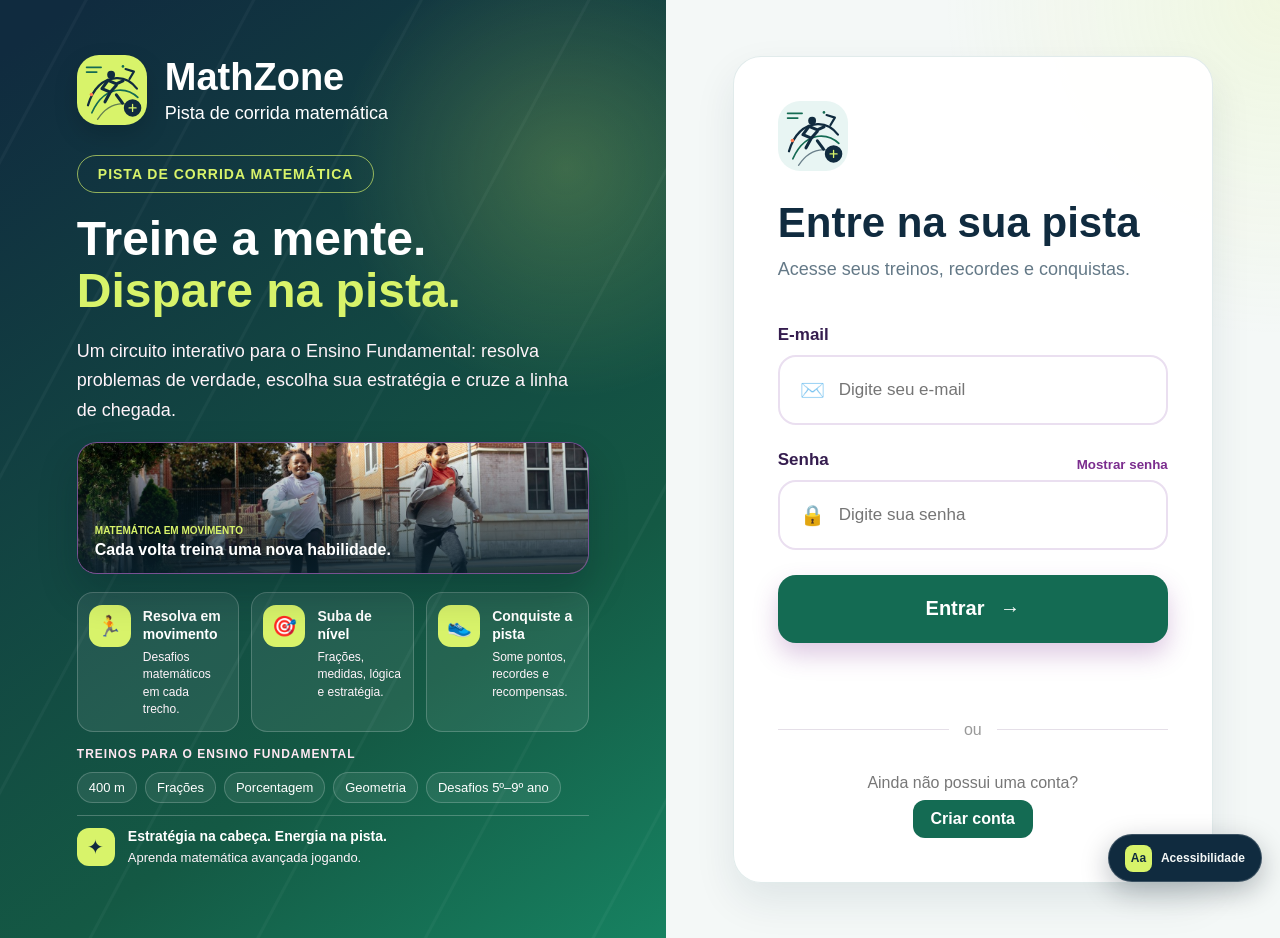
==== commit db9d0a19: "bhgvcgf" ====
--- a/mathzone/index.html
+++ b/mathzone/index.html
@@ -5,7 +5,10 @@
     <meta charset="UTF-8">
     <meta name="viewport" content="width=device-width, initial-scale=1.0">
 
-    <title>MathZone | Aprenda, Jogue e Evolua</title>
+    <meta name="description" content="Treine matemática do Ensino Fundamental em uma pista de corrida cheia de desafios, estratégia e conquistas.">
+    <meta name="theme-color" content="#102b3f">
+
+    <title>MathZone | Corrida, Matemática e Desafios</title>
 
     <link rel="stylesheet" href="./estilo.css">
 </head>
@@ -40,26 +43,28 @@
         <div class="login-esquerda">
 
             <div class="logo-login">
-                <div class="logo-icone">🧮</div>
+                <div class="logo-icone">
+                    <img src="./assets/mathzone-mark.svg" alt="">
+                </div>
 
                 <div>
                     <h1>MathZone</h1>
-                    <p>Corrida • Matemática • Diversão</p>
+                    <p>Pista de corrida matemática</p>
                 </div>
             </div>
 
             <div class="conteudo-login-esquerda">
 
-                <span class="etiqueta">CORRIDA + MATEMÁTICA</span>
+                <span class="etiqueta">PISTA DE CORRIDA MATEMÁTICA</span>
 
                 <h2>
-                    Corra. Calcule.<br>
-                    <strong>Evolua no seu ritmo.</strong>
+                    Treine a mente.<br>
+                    <strong>Dispare na pista.</strong>
                 </h2>
 
                 <p>
-                    Uma corrida de rua para crianças e iniciantes: resolva contas,
-                    desvie de obstáculos e transforme cada volta em uma conquista.
+                    Um circuito interativo para o Ensino Fundamental: resolva problemas
+                    de verdade, escolha sua estratégia e cruze a linha de chegada.
                 </p>
 
                 <figure class="login-corrida-imagem">
@@ -69,8 +74,8 @@
                         fetchpriority="high"
                     >
                     <figcaption>
-                        <span>MISSÕES PARA CRIANÇAS E INICIANTES</span>
-                        <strong>Comece na pista. Continue no seu ritmo.</strong>
+                        <span>MATEMÁTICA EM MOVIMENTO</span>
+                        <strong>Cada volta treina uma nova habilidade.</strong>
                     </figcaption>
                 </figure>
 
@@ -79,45 +84,45 @@
                     <div>
                         <span>🏃</span>
                         <div class="beneficio-texto">
-                            <strong>Corra e calcule</strong>
-                            <p>Contas aparecem no percurso.</p>
+                            <strong>Resolva em movimento</strong>
+                            <p>Desafios matemáticos em cada trecho.</p>
                         </div>
                     </div>
 
                     <div>
                         <span>🎯</span>
                         <div class="beneficio-texto">
-                            <strong>Supere desafios</strong>
-                            <p>Desvie, acelere e bata seu recorde.</p>
+                            <strong>Suba de nível</strong>
+                            <p>Frações, medidas, lógica e estratégia.</p>
                         </div>
                     </div>
 
                     <div>
                         <span>👟</span>
                         <div class="beneficio-texto">
-                            <strong>Ganhe tênis digitais</strong>
-                            <p>Desbloqueie modelos pela velocidade.</p>
+                            <strong>Conquiste a pista</strong>
+                            <p>Some pontos, recordes e recompensas.</p>
                         </div>
                     </div>
 
                 </div>
 
                 <div class="conteudos-login">
-                    <span>NA TRILHA, VOCÊ VAI</span>
+                    <span>TREINOS PARA O ENSINO FUNDAMENTAL</span>
                     <div class="topicos-login">
                         <span>400 m</span>
-                        <span>Contas rápidas</span>
-                        <span>Sprint</span>
-                        <span>Recordes</span>
-                        <span>Recompensas</span>
+                        <span>Frações</span>
+                        <span>Porcentagem</span>
+                        <span>Geometria</span>
+                        <span>Desafios 5º–9º ano</span>
                     </div>
                 </div>
 
                 <div class="login-ritmo">
                     <span>✦</span>
                     <div>
-                        <strong>Seu ritmo. Seu desafio. Sua conquista.</strong>
-                        <p>Matemática e movimento para aprender brincando.</p>
+                        <strong>Estratégia na cabeça. Energia na pista.</strong>
+                        <p>Aprenda matemática avançada jogando.</p>
                     </div>
                 </div>
 
@@ -131,17 +136,17 @@
             <div class="login-card">
 
                 <div class="icone-login">
-                    🔐
-                </div>
-
-                <h2>Acesse sua conta</h2>
+                    <img src="./assets/mathzone-mark.svg" alt="">
+                </div>
+
+                <h2>Entre na sua pista</h2>
 
                 <p class="subtitulo-login">
-                    Entre para continuar sua jornada no MathZone.
+                    Acesse seus treinos, recordes e conquistas.
                 </p>
 
 
-                <form id="formLogin">
+                <form id="formLogin" onsubmit="entrarMathZone(event)">
 
                     <div class="campo">
 
@@ -201,21 +206,95 @@
                     </div>
 
 
-                    <button
-                        type="submit"
-                        class="botao-entrar"
-                    >
+                    <button type="submit" class="botao-entrar">
                         Entrar
                         <span>→</span>
                     </button>
 
                 </form>
 
-
-                <p id="mensagemLogin" class="mensagem-login"></p>
-
-
-                <div class="linha-ou">
+                <form id="formCadastro" onsubmit="cadastrarConta(event)" hidden>
+                    <div class="campo">
+                        <label for="nomeCadastro">Como podemos chamar você?</label>
+                        <div class="input-container">
+                            <span aria-hidden="true">Aa</span>
+                            <input
+                                type="text"
+                                id="nomeCadastro"
+                                name="nome"
+                                placeholder="Seu nome ou apelido"
+                                autocomplete="name"
+                                minlength="2"
+                                maxlength="40"
+                                required
+                            >
+                        </div>
+                    </div>
+
+                    <div class="campo">
+                        <label for="emailCadastro">E-mail</label>
+                        <div class="input-container">
+                            <span aria-hidden="true">✉</span>
+                            <input
+                                type="email"
+                                id="emailCadastro"
+                                name="email"
+                                placeholder="voce@exemplo.com"
+                                autocomplete="email"
+                                required
+                            >
+                        </div>
+                    </div>
+
+                    <div class="campo">
+                        <div class="senha-titulo">
+                            <label for="senhaCadastro">Crie uma senha</label>
+                            <button type="button" onclick="alternarVisibilidadeSenha('senhaCadastro', this)" class="mostrar-senha">Mostrar senha</button>
+                        </div>
+                        <div class="input-container">
+                            <span aria-hidden="true">●</span>
+                            <input
+                                type="password"
+                                id="senhaCadastro"
+                                name="senha"
+                                placeholder="Pelo menos 8 caracteres"
+                                autocomplete="new-password"
+                                minlength="8"
+                                required
+                            >
+                        </div>
+                    </div>
+
+                    <div class="campo">
+                        <label for="confirmarSenhaCadastro">Confirme sua senha</label>
+                        <div class="input-container">
+                            <span aria-hidden="true">✓</span>
+                            <input
+                                type="password"
+                                id="confirmarSenhaCadastro"
+                                name="confirmarSenha"
+                                placeholder="Digite a senha novamente"
+                                autocomplete="new-password"
+                                minlength="8"
+                                required
+                            >
+                        </div>
+                    </div>
+
+                    <p class="aviso-conta-local">
+                        Conta demonstrativa: os dados ficam somente neste navegador. Não use uma senha que você usa em outros sites.
+                    </p>
+                    <button type="submit" class="botao-entrar">
+                        Criar minha conta
+                        <span aria-hidden="true">→</span>
+                    </button>
+                </form>
+
+
+                <p id="mensagemLogin" class="mensagem-login" role="status" aria-live="polite"></p>
+
+
+                <div id="linhaOuLogin" class="linha-ou">
 
                     <span></span>
                     <p>ou</p>
@@ -224,7 +303,7 @@
                 </div>
 
 
-                <div class="novo-usuario">
+                <div id="alternarContaLogin" class="novo-usuario">
 
                     <p>
                         Ainda não possui uma conta?
@@ -239,11 +318,48 @@
 
                 </div>
 
+                <div id="alternarContaCadastro" class="novo-usuario" hidden>
+                    <p>Já possui uma conta neste navegador?</p>
+                    <button type="button" onclick="mostrarLogin()">Voltar para entrar</button>
+                </div>
+
             </div>
 
         </div>
 
     </section>
+
+    <aside class="acessibilidade-widget" aria-label="Recursos de acessibilidade">
+        <button
+            id="botaoAcessibilidade"
+            class="botao-acessibilidade"
+            type="button"
+            aria-expanded="false"
+            aria-controls="painelAcessibilidade"
+            onclick="alternarPainelAcessibilidade()"
+        >
+            <span aria-hidden="true">Aa</span> Acessibilidade
+        </button>
+        <section id="painelAcessibilidade" class="painel-acessibilidade" aria-labelledby="tituloAcessibilidade" hidden>
+            <div class="painel-acessibilidade-topo">
+                <div>
+                    <span>INCLUSÃO MATHZONE</span>
+                    <h2 id="tituloAcessibilidade">Apoio visual</h2>
+                </div>
+                <button type="button" class="fechar-acessibilidade" aria-label="Fechar recursos de acessibilidade" onclick="alternarPainelAcessibilidade(false)">×</button>
+            </div>
+            <p>Para pessoas surdas ou que preferem acompanhar sem áudio: instruções e avisos são apresentados por escrito.</p>
+            <label class="alternancia-acessibilidade" for="modoVisualSurdo">
+                <span>
+                    <strong>Ativar modo visual</strong>
+                    <small>Destaca avisos escritos e descrições dos vídeos.</small>
+                </span>
+                <input id="modoVisualSurdo" type="checkbox" onchange="definirModoVisualSurdo(this.checked)">
+            </label>
+            <p class="nota-libras">As videoaulas abrem no YouTube; quando o modo visual estiver ativo, a busca prioriza vídeos que mencionem legendas. A tradução em Libras ainda não está integrada.</p>
+        </section>
+    </aside>
+    <p id="avisoModoVisual" class="aviso-modo-visual" role="status" aria-live="polite" hidden></p>
 
 
 
@@ -261,63 +377,95 @@
             <div class="logo">
 
                 <div class="logo-icone">
-                    🧮
+                    <img src="./assets/mathzone-mark.svg" alt="">
                 </div>
 
                 <div>
                     <h1>MathZone</h1>
-                    <p>Matemática divertida</p>
+                    <p>Corrida • Matemática • Conquistas</p>
                 </div>
 
             </div>
 
 
-            <nav>
+            <div class="cabecalho-menu">
+                <nav class="nav-principal" aria-label="Navegação principal">
 
                 <button
                     type="button"
+                    aria-current="page"
+                    data-tela="inicio"
                     onclick="irPara('inicio')"
                 >
-                    🏠 Início
+                    Início
                 </button>
 
                 <button
                     type="button"
+                    data-tela="jogos"
                     onclick="irPara('jogos')"
                 >
-                    🎮 Jogar
+                    Treinos
                 </button>
 
                 <button
                     type="button"
-                    onclick="irPara('pets')"
+                    data-tela="clubePro"
+                    onclick="irPara('clubePro')"
                 >
-                    🐾 Pets
+                    Clube Pro
                 </button>
 
                 <button
                     type="button"
+                    data-tela="recompensas"
+                    onclick="irPara('recompensas')"
+                >
+                    Conquistas
+                </button>
+
+                <button
+                    type="button"
+                    data-tela="reels"
+                    onclick="irPara('reels')"
+                >
+                    Reels
+                </button>
+
+                <button
+                    type="button"
+                    data-tela="comunidade"
+                    onclick="irPara('comunidade')"
+                >
+                    Comunidade
+                </button>
+
+                <button
+                    type="button"
+                    data-tela="videos"
                     onclick="irPara('videos')"
                 >
-                    🎥 Vídeos
+                    Videoaulas
                 </button>
 
                 <button
                     type="button"
+                    data-tela="ranking"
                     onclick="irPara('ranking')"
                 >
-                    🏆 Ranking
+                    Ranking
                 </button>
+
+                </nav>
 
                 <button
                     type="button"
                     onclick="sair()"
                     class="botao-sair"
                 >
-                    🚪 Sair
+                    Sair
                 </button>
-
-            </nav>
+            </div>
 
         </header>
 
@@ -333,22 +481,24 @@
             <section id="inicio" class="tela ativa">
 
                 <div class="hero">
+                    <video class="hero-video-fundo" autoplay muted loop playsinline preload="metadata" aria-hidden="true">
+                        <source src="./assets/videos/runner-track-slow-motion.mp4" type="video/mp4">
+                    </video>
 
                     <div class="hero-texto">
 
                         <span class="badge">
-                            ⭐ APRENDA DE UM JEITO DIFERENTE
+                            🏁 SEU PRÓXIMO DESAFIO COMEÇA AQUI
                         </span>
 
                         <h2>
-                            Matemática pode ser
-                            <strong>divertida!</strong>
+                            Prepare a mente.<br>
+                            <strong>Corra para a vitória.</strong>
                         </h2>
 
                         <p>
-                            Aprenda matemática brincando,
-                            resolva desafios e conquiste pontos
-                            enquanto se diverte.
+                            Entre na pista, resolva desafios do Ensino Fundamental
+                            e transforme cada resposta certa em velocidade e conquista.
                         </p>
 
                         <div class="hero-botoes">
@@ -358,7 +508,7 @@
                                 onclick="irPara('jogos')"
                                 class="botao-principal"
                             >
-                                🚀 Começar desafio
+                                🏁 Escolher meu circuito
                             </button>
 
                             <button
@@ -366,7 +516,7 @@
                                 onclick="irPara('videos')"
                                 class="botao-secundario"
                             >
-                                🎥 Ver videoaulas
+                                📚 Explorar videoaulas
                             </button>
 
                         </div>
@@ -377,19 +527,19 @@
                     <div class="hero-ilustracao">
 
                         <div class="circulo-ilustracao">
-                            🧮
+                            <img src="./assets/mathzone-mark.svg" alt="Marca MathZone: atleta, pista e matemática">
                         </div>
 
                         <div class="mini-conta conta-1">
-                            2 + 2 = ?
+                            3/4 de 120 = ?
                         </div>
 
                         <div class="mini-conta conta-2">
-                            5 × 3
+                            2,4 km = ? m
                         </div>
 
                         <div class="mini-conta conta-3">
-                            20 ÷ 4
+                            15% de 240
                         </div>
 
                     </div>
@@ -408,18 +558,17 @@
                             🎮
                         </div>
 
-                        <h3>Desafios</h3>
+                        <h3>Treinos de pista</h3>
 
                         <p>
-                            Teste seus conhecimentos
-                            com jogos divertidos.
+                            Três modalidades para praticar cálculo, estratégia e corrida.
                         </p>
 
                         <button
                             type="button"
                             onclick="irPara('jogos')"
                         >
-                            Jogar agora →
+                            Ver modalidades →
                         </button>
 
                     </div>
@@ -428,21 +577,20 @@
                     <div class="recurso-card amarelo">
 
                         <div class="icone-recurso">
-                            🎥
-                        </div>
-
-                        <h3>Videoaulas</h3>
+                            🎬
+                        </div>
+
+                        <h3>Reels da pista</h3>
 
                         <p>
-                            Aprenda matemática de um
-                            jeito simples.
+                            Vídeos rápidos de corrida com contas para resolver no caminho.
                         </p>
 
                         <button
                             type="button"
-                            onclick="irPara('videos')"
+                            onclick="irPara('reels')"
                         >
-                            Assistir →
+                            Assistir reels →
                         </button>
 
                     </div>
@@ -451,14 +599,13 @@
                     <div class="recurso-card verde">
 
                         <div class="icone-recurso">
-                            ⭐
-                        </div>
-
-                        <h3>Evolução</h3>
+                            🏆
+                        </div>
+
+                        <h3>Seu ritmo. Seu recorde.</h3>
 
                         <p>
-                            Resolva desafios e conquiste
-                            pontos.
+                            Ganhe pontos, acompanhe sua evolução e desbloqueie prêmios.
                         </p>
 
                         <button
@@ -472,8 +619,169 @@
 
                 </div>
 
+                <aside class="clube-pro-chamada">
+                    <div>
+                        <span>CLUBE PRO · GRATUITO</span>
+                        <h3>Mais estratégia para cada quilômetro.</h3>
+                        <p>Calcule parciais, descubra projeções e ganhe pontos resolvendo um desafio avançado de pace.</p>
+                    </div>
+                    <button type="button" onclick="irPara('clubePro')">Explorar Clube Pro <span aria-hidden="true">→</span></button>
+                </aside>
+
+                <section class="pit-stop-matematico" aria-labelledby="tituloPitStop">
+                    <div class="pit-stop-intro">
+                        <span>BOX DE ESTRATÉGIA</span>
+                        <h2 id="tituloPitStop">Seu próximo recorde começa nos números.</h2>
+                        <p>Calcule seu ritmo, descubra seu tempo de prova e complete o desafio diário da pista.</p>
+                    </div>
+
+                    <div class="pit-stop-grade">
+                        <section class="ritmo-calculadora" aria-labelledby="tituloCalculadoraRitmo">
+                            <div class="pit-stop-cartao-topo">
+                                <span class="pit-stop-icone" aria-hidden="true">↗</span>
+                                <span>FERRAMENTA DE TREINO</span>
+                            </div>
+                            <h3 id="tituloCalculadoraRitmo">Calculadora de ritmo</h3>
+                            <p>Transforme distância e tempo em métricas para sua corrida.</p>
+                            <form id="formCalculadoraRitmo" class="ritmo-form" onsubmit="calcularRitmoCorrida(event)">
+                                <div class="ritmo-distancia-campo">
+                                    <label for="distanciaRitmo">Distância <span>quilômetros</span></label>
+                                    <input id="distanciaRitmo" name="distancia" type="number" min="0.1" max="100" step="0.1" value="5" required>
+                                </div>
+                                <div class="ritmo-campos-tempo">
+                                    <div>
+                                        <label for="minutosRitmo">Tempo <span>minutos</span></label>
+                                        <input id="minutosRitmo" name="minutos" type="number" min="0" max="999" step="1" value="30" required>
+                                    </div>
+                                    <div>
+                                        <label for="segundosRitmo">Segundos</label>
+                                        <input id="segundosRitmo" name="segundos" type="number" min="0" max="59" step="1" value="0" required>
+                                    </div>
+                                </div>
+                                <button class="ritmo-calcular" type="submit">Calcular meu ritmo <span aria-hidden="true">→</span></button>
+                            </form>
+                            <div id="resultadoRitmo" class="ritmo-resultado" role="status" aria-live="polite">
+                                <div><span>Ritmo médio</span><strong id="ritmoPorKm">6:00 /km</strong></div>
+                                <div><span>Velocidade média</span><strong id="velocidadeMediaRitmo">10,0 km/h</strong></div>
+                                <div><span>Estimativa para 5 km</span><strong id="tempoEstimado5k">30:00</strong></div>
+                            </div>
+                        </section>
+
+                        <section class="desafio-diario" aria-labelledby="tituloDesafioDiario">
+                            <div class="pit-stop-cartao-topo">
+                                <span class="pit-stop-icone desafio" aria-hidden="true">∑</span>
+                                <span>DESAFIO DO DIA</span>
+                                <time id="dataDesafioDiario"></time>
+                            </div>
+                            <h3 id="tituloDesafioDiario">A conta da pista</h3>
+                            <p id="perguntaDesafioDiario" class="desafio-diario-pergunta"></p>
+                            <form id="formDesafioDiario" class="desafio-diario-form" onsubmit="responderDesafioDiario(event)">
+                                <label for="respostaDesafioDiario">Sua resposta <span id="unidadeDesafioDiario"></span></label>
+                                <div class="desafio-diario-controles">
+                                    <input id="respostaDesafioDiario" type="number" step="any" inputmode="decimal" required>
+                                    <button id="botaoResponderDesafioDiario" type="submit">Responder</button>
+                                </div>
+                            </form>
+                            <p id="feedbackDesafioDiario" class="feedback-desafio-diario" role="status" aria-live="polite"></p>
+                            <div class="desafio-recompensa-diaria"><span aria-hidden="true">✦</span> +10 pontos por acerto</div>
+                        </section>
+                    </div>
+                </section>
+
             </section>
 
+
+            <!-- ============================= -->
+            <!-- CLUBE PRO -->
+            <!-- ============================= -->
+
+            <section id="clubePro" class="tela clube-pro-tela">
+
+                <div class="clube-pro-hero">
+                    <div class="clube-pro-hero-texto">
+                        <span class="clube-pro-etiqueta"><span aria-hidden="true">✦</span> CLUBE PRO · GRATUITO</span>
+                        <h2>Transforme cada treino em <strong>matemática de corrida.</strong></h2>
+                        <p>Analise seu ritmo, compare parciais e acompanhe sua evolução com ferramentas feitas para a pista.</p>
+                        <div class="clube-pro-acoes">
+                            <a href="#calculadoraClubePro">Analisar um treino <span aria-hidden="true">↓</span></a>
+                            <span>Sem cobrança · Dados salvos neste dispositivo</span>
+                        </div>
+                    </div>
+                    <div class="clube-pro-resumo" aria-label="Resumo do seu histórico">
+                        <div><span>TREINOS REGISTRADOS</span><strong id="totalTreinosClubePro">0</strong></div>
+                        <div><span>DISTÂNCIA ACUMULADA</span><strong id="distanciaTotalClubePro">0 km</strong></div>
+                        <div><span>RITMO MÉDIO</span><strong id="ritmoMedioClubePro">—</strong></div>
+                    </div>
+                </div>
+
+                <div class="clube-pro-grade">
+                    <section id="calculadoraClubePro" class="clube-pro-cartao clube-pro-calculadora" aria-labelledby="tituloCalculadoraClubePro">
+                        <div class="clube-pro-cartao-topo">
+                            <span class="clube-pro-icone" aria-hidden="true">∑</span>
+                            <div><span>LABORATÓRIO DE RITMO</span><h3 id="tituloCalculadoraClubePro">Analise sua corrida</h3></div>
+                        </div>
+                        <p>Informe distância e tempo para calcular parciais, velocidade e projeções proporcionais.</p>
+                        <form id="formClubePro" class="clube-pro-form" onsubmit="analisarTreinoClubePro(event)">
+                            <div>
+                                <label for="distanciaClubePro">Distância <span>km</span></label>
+                                <input id="distanciaClubePro" name="distancia" type="number" min="0.1" max="100" step="0.1" value="5" required>
+                            </div>
+                            <div>
+                                <label for="minutosClubePro">Tempo <span>min</span></label>
+                                <input id="minutosClubePro" name="minutos" type="number" min="0" max="999" step="1" value="30" required>
+                            </div>
+                            <div>
+                                <label for="segundosClubePro">Segundos</label>
+                                <input id="segundosClubePro" name="segundos" type="number" min="0" max="59" step="1" value="0" required>
+                            </div>
+                            <button type="submit">Calcular análise <span aria-hidden="true">→</span></button>
+                        </form>
+                        <p id="feedbackCalculadoraClubePro" class="clube-pro-feedback" role="status" aria-live="polite"></p>
+                        <div id="resultadosClubePro" class="clube-pro-resultados" aria-live="polite">
+                            <div><span>RITMO MÉDIO</span><strong id="ritmoClubePro">6:00 /km</strong></div>
+                            <div><span>VELOCIDADE MÉDIA</span><strong id="velocidadeClubePro">10,0 km/h</strong></div>
+                            <div><span>PARCIAL DE 400 M</span><strong id="parcialClubePro">2:24</strong></div>
+                            <div><span>PROJEÇÃO 10 KM</span><strong id="projecaoClubePro">1:00:00</strong></div>
+                        </div>
+                        <button id="salvarTreinoClubePro" class="clube-pro-salvar" type="button" onclick="salvarTreinoClubePro()" disabled>Salvar no meu histórico</button>
+                    </section>
+
+                    <section class="clube-pro-cartao clube-pro-desafio" aria-labelledby="tituloDesafioClubePro">
+                        <div class="clube-pro-cartao-topo">
+                            <span class="clube-pro-icone clube-pro-icone-desafio" aria-hidden="true">⚡</span>
+                            <div><span>ESTRATÉGIA EM ETAPAS</span><h3 id="tituloDesafioClubePro">Desafio de pace</h3></div>
+                        </div>
+                        <p class="clube-pro-pergunta">Em uma prova de 5 km, uma atleta corre os primeiros 2 km a 6 min/km e os últimos 3 km a 5 min/km. Qual é o ritmo médio da prova?</p>
+                        <form id="formDesafioClubePro" class="clube-pro-desafio-form" onsubmit="responderDesafioClubePro(event)">
+                            <label for="respostaDesafioClubePro">Ritmo médio <span>min/km</span></label>
+                            <div>
+                                <input id="respostaDesafioClubePro" type="number" min="0" max="60" step="0.01" inputmode="decimal" placeholder="Ex.: 5,4" required>
+                                <button id="botaoDesafioClubePro" type="submit">Conferir</button>
+                            </div>
+                        </form>
+                        <p id="feedbackDesafioClubePro" class="clube-pro-feedback" role="status" aria-live="polite"></p>
+                        <p class="clube-pro-recompensa">✦ +10 pontos por acerto, uma vez por dia</p>
+                        <details class="clube-pro-formula">
+                            <summary>Ver resolução detalhada</summary>
+                            <p>(2 × 6) + (3 × 5) = 27 min</p>
+                            <p>27 ÷ 5 km = <strong>5,4 min/km</strong></p>
+                            <small>Somamos o tempo de cada trecho e dividimos pela distância total.</small>
+                        </details>
+                    </section>
+                </div>
+
+                <section class="clube-pro-historico" aria-labelledby="tituloHistoricoClubePro">
+                    <div class="clube-pro-historico-topo">
+                        <div><span>SEU PROGRESSO</span><h3 id="tituloHistoricoClubePro">Histórico de treinos</h3><p>As análises ficam salvas neste navegador e neste dispositivo.</p></div>
+                        <button id="limparHistoricoClubePro" type="button" onclick="limparHistoricoClubePro()" hidden>Limpar histórico</button>
+                    </div>
+                    <p id="mensagemHistoricoClubePro" class="clube-pro-historico-vazio">Analise e salve seu primeiro treino para começar a acompanhar os números.</p>
+                    <ol id="listaHistoricoClubePro" class="clube-pro-historico-lista"></ol>
+                </section>
+
+                <p class="clube-pro-aviso">As projeções são estimativas matemáticas baseadas no ritmo informado; o desempenho real pode variar. O Clube Pro é gratuito e não processa pagamentos.</p>
+
+            </section>
 
 
             <!-- ============================= -->
@@ -484,15 +792,14 @@
 
                 <div class="titulo-secao">
 
-                    <span>🎮</span>
+                    <span>🏁</span>
 
                     <h2>
-                        Hora do desafio!
+                        Escolha sua modalidade
                     </h2>
 
                     <p>
-                        Escolha um jogo e coloque seus conhecimentos
-                        de matemática à prova.
+                        Três formas de treinar a matemática do 5º ao 9º ano. Qual vai ser seu próximo recorde?
                     </p>
 
                 </div>
@@ -501,61 +808,63 @@
                 <div class="jogos-grid">
 
 
-                    <!-- QUIZ -->
-
-                    <div class="jogo-card jogo-rosa">
+                    <div class="jogo-card jogo-estrategia">
 
                         <span class="numero-desafio">
-                            DESAFIO 01
+                            01 · ESTRATÉGIA
                         </span>
 
-                        <div class="icone-jogo">
-                            🧮
+                        <div class="icone-jogo" aria-hidden="true">
+                            📐
                         </div>
 
                         <h3>
-                            Quiz MathZone
+                            Desafio de Estratégia
                         </h3>
 
                         <p>
-                            Responda perguntas e conquiste pontos!
+                            Resolva problemas de várias etapas com frações, porcentagem,
+                            proporções, medidas e geometria.
                         </p>
+
+                        <span class="jogo-nivel">5º–9º ANO <span>·</span> 8 ETAPAS</span>
 
                         <button
                             type="button"
-                            onclick="abrirQuiz()"
+                            onclick="abrirEstrategia()"
                         >
-                            Jogar agora 🚀
-                        </button>
-
-                    </div>
-
-
-                    <!-- DETETIVE -->
-
-                    <div class="jogo-card jogo-amarelo">
+                            Entrar no circuito →
+                        </button>
+
+                    </div>
+
+
+                    <div class="jogo-card jogo-sprint-mental">
 
                         <span class="numero-desafio">
-                            DESAFIO 02
+                            02 · VELOCIDADE
                         </span>
 
-                        <div class="icone-jogo">
-                            🔎
+                        <div class="icone-jogo" aria-hidden="true">
+                            ⚡
                         </div>
 
                         <h3>
-                            Detetive Matemático
+                            Sprint Mental
                         </h3>
 
                         <p>
-                            Resolva os mistérios usando matemática.
+                            75 segundos de cálculo: expressões, equações,
+                            decimais, razões e porcentagens.
                         </p>
+
+                        <span class="jogo-nivel">5º–9º ANO <span>·</span> CONTRA O RELÓGIO</span>
 
                         <button
                             type="button"
-                            onclick="abrirDetetive()"
+                            onclick="abrirSprintMental()"
                         >
-                            Investigar 🔎
+                            Largar no sprint →
                         </button>
 
                     </div>
@@ -565,13 +874,15 @@
 
                     <div class="jogo-card jogo-corrida">
 
-                        <span class="numero-desafio">DESAFIO 03</span>
+                        <span class="numero-desafio">03 · HABILIDADE</span>
 
                         <div class="icone-jogo" aria-hidden="true">🏃</div>
 
                         <h3>Corrida de Rua</h3>
 
-                        <p>Corra 400 m, desvie dos cones e resolva contas nos portais matemáticos.</p>
+                        <p>Mantenha a faixa, desvie dos obstáculos e resolva contas nos portais matemáticos.</p>
+
+                        <span class="jogo-nivel">400 M <span>·</span> CORRIDA + CÁLCULO</span>
 
                         <button type="button" onclick="abrirCorrida()">
                             Alinhar na largada →
@@ -587,46 +898,46 @@
 
 
             <!-- ============================= -->
-            <!-- PETS -->
+            <!-- RECOMPENSAS DA PISTA -->
             <!-- ============================= -->
 
-            <section id="pets" class="tela">
+            <section id="recompensas" class="tela">
 
                 <div class="titulo-secao">
-                    <span>🐾</span>
-                    <h2>Seu cantinho pet</h2>
-                    <p>Responda corretamente, junte pontos e adote novos companheiros.</p>
-                </div>
-
-                <div class="carteira-pets">
+                    <span>🏅</span>
+                    <h2>Conquistas da pista</h2>
+                    <p>Troque seus pontos de treino por medalhas, troféus e itens para a sua próxima corrida.</p>
+                </div>
+
+                <div class="carteira-recompensas">
                     <div>
-                        <span>Seus pontos</span>
-                        <strong id="saldoPets">0 pts</strong>
+                        <span>Pontos de treino</span>
+                        <strong id="saldoPista">0 pts</strong>
                     </div>
                     <div>
-                        <span>Pets na coleção</span>
-                        <strong id="totalPets">0 pets</strong>
-                    </div>
-                    <p id="mensagemPets" role="status" aria-live="polite"></p>
-                </div>
-
-                <div id="petAtivo" class="pet-destaque"></div>
+                        <span>Recompensas desbloqueadas</span>
+                        <strong id="totalRecompensas">0</strong>
+                    </div>
+                    <p id="mensagemRecompensas" role="status" aria-live="polite"></p>
+                </div>
+
+                <div id="recompensaDestaque" class="recompensa-destaque"></div>
 
                 <div class="titulo-loja">
                     <div>
-                        <h3>Loja de pets</h3>
-                        <p>Escolha um companheiro para adotar.</p>
-                    </div>
-                </div>
-                <div id="lojaPets" class="loja-pets"></div>
+                        <h3>Vitrine da corrida</h3>
+                        <p>Resgate itens de energia e hidratação ou complete sua coleção de medalhas.</p>
+                    </div>
+                </div>
+                <div id="lojaRecompensas" class="loja-recompensas"></div>
 
                 <div class="titulo-loja titulo-colecao">
                     <div>
                         <h3>Minha coleção</h3>
-                        <p>Equipe qualquer pet que você já adotou.</p>
-                    </div>
-                </div>
-                <div id="colecaoPets" class="colecao-pets"></div>
+                        <p>Escolha a conquista que ficará em destaque no seu perfil.</p>
+                    </div>
+                </div>
+                <div id="colecaoRecompensas" class="colecao-recompensas"></div>
 
             </section>
 
@@ -651,6 +962,196 @@
 
             </section>
 
+            <section id="reels" class="tela reels-tela">
+                <div class="titulo-secao reels-intro">
+                    <span aria-hidden="true">🎬</span>
+                    <h2>Reels da pista</h2>
+                    <p>Vídeos rápidos de corrida com desafios matemáticos. Role para assistir ao próximo e toque para conferir a solução.</p>
+                </div>
+
+                <div class="reels-feed" id="reelsFeed" aria-label="Feed de reels de corrida e matemática">
+                    <article class="reel-slide">
+                        <video class="reel-video" autoplay muted loop playsinline preload="metadata" aria-label="Atleta correndo em uma pista azul">
+                            <source src="./assets/videos/runner-track-sprint.mp4" type="video/mp4">
+                        </video>
+                        <div class="reel-sombra"></div>
+                        <p class="reel-legenda-visual">Descrição do vídeo: atleta corre na pista. Desafio escrito: três voltas de 400 metros.</p>
+                        <span class="reel-etiqueta">🏃 CORRIDA + MATEMÁTICA</span>
+                        <div class="reel-conteudo">
+                            <span class="reel-tema">DESAFIO 01 · DISTÂNCIA</span>
+                            <h3>Três voltas de 400 m. Quantos metros você correu?</h3>
+                            <p id="respostaReel1" class="reel-resposta" hidden>3 × 400 = <strong>1.200 m</strong>, ou 1,2 km.</p>
+                            <button class="reel-solucao" type="button" aria-expanded="false" aria-controls="respostaReel1" onclick="alternarRespostaReel(this)">Ver solução</button>
+                        </div>
+                        <div class="reel-acoes" aria-label="Ações do reel">
+                            <button class="reel-acao" type="button" aria-label="Curtir reel" aria-pressed="false" data-curtidas="128" onclick="curtirReel(this)"><span aria-hidden="true">♡</span><small>128</small></button>
+                            <button class="reel-acao" type="button" aria-label="Reproduzir vídeo" data-reel-play onclick="alternarVideoReel(this)"><span aria-hidden="true">▶</span><small>Assistir</small></button>
+                            <button class="reel-acao" type="button" aria-label="Próximo reel" onclick="moverReel(this, 1)"><span aria-hidden="true">⌄</span><small>Próximo</small></button>
+                        </div>
+                        <a class="reel-fonte" href="https://mixkit.co/free-stock-video/woman-running-fast-on-a-running-track-32792/" target="_blank" rel="noopener noreferrer">Vídeo: Mixkit</a>
+                    </article>
+
+                    <article class="reel-slide">
+                        <video class="reel-video" autoplay muted loop playsinline preload="metadata" aria-label="Corredor em movimento visto próximo ao chão">
+                            <source src="./assets/videos/runner-track-ground.mp4" type="video/mp4">
+                        </video>
+                        <div class="reel-sombra"></div>
+                        <p class="reel-legenda-visual">Descrição do vídeo: corredor passa pela pista, em cena sem fala. Desafio escrito sobre ritmo médio.</p>
+                        <span class="reel-etiqueta">⚡ SPRINT MENTAL</span>
+                        <div class="reel-conteudo">
+                            <span class="reel-tema">DESAFIO 02 · RITMO</span>
+                            <h3>2,4 km em 12 minutos. Qual a média em metros por minuto?</h3>
+                            <p id="respostaReel2" class="reel-resposta" hidden>2,4 km = 2.400 m. Então, 2.400 ÷ 12 = <strong>200 m/min</strong>.</p>
+                            <button class="reel-solucao" type="button" aria-expanded="false" aria-controls="respostaReel2" onclick="alternarRespostaReel(this)">Ver solução</button>
+                        </div>
+                        <div class="reel-acoes" aria-label="Ações do reel">
+                            <button class="reel-acao" type="button" aria-label="Curtir reel" aria-pressed="false" data-curtidas="96" onclick="curtirReel(this)"><span aria-hidden="true">♡</span><small>96</small></button>
+                            <button class="reel-acao" type="button" aria-label="Reproduzir vídeo" data-reel-play onclick="alternarVideoReel(this)"><span aria-hidden="true">▶</span><small>Assistir</small></button>
+                            <button class="reel-acao" type="button" aria-label="Próximo reel" onclick="moverReel(this, 1)"><span aria-hidden="true">⌄</span><small>Próximo</small></button>
+                        </div>
+                        <a class="reel-fonte" href="https://mixkit.co/free-stock-video/man-runs-past-ground-level-shot-32809/" target="_blank" rel="noopener noreferrer">Vídeo: Mixkit</a>
+                    </article>
+
+                    <article class="reel-slide">
+                        <video class="reel-video" autoplay muted loop playsinline preload="metadata" aria-label="Close de uma corrida em pista ao ar livre">
+                            <source src="./assets/videos/runner-track-slow-motion.mp4" type="video/mp4">
+                        </video>
+                        <div class="reel-sombra"></div>
+                        <p class="reel-legenda-visual">Descrição do vídeo: corrida em pista ao ar livre, sem fala. Desafio escrito de porcentagem.</p>
+                        <span class="reel-etiqueta">📐 DESAFIO DA PISTA</span>
+                        <div class="reel-conteudo">
+                            <span class="reel-tema">DESAFIO 03 · PORCENTAGEM</span>
+                            <h3>Você já correu 800 m de uma prova de 2 km. Quantos por cento completou?</h3>
+                            <p id="respostaReel3" class="reel-resposta" hidden>800 ÷ 2.000 = 0,4. Você completou <strong>40%</strong> da prova.</p>
+                            <button class="reel-solucao" type="button" aria-expanded="false" aria-controls="respostaReel3" onclick="alternarRespostaReel(this)">Ver solução</button>
+                        </div>
+                        <div class="reel-acoes" aria-label="Ações do reel">
+                            <button class="reel-acao" type="button" aria-label="Curtir reel" aria-pressed="false" data-curtidas="74" onclick="curtirReel(this)"><span aria-hidden="true">♡</span><small>74</small></button>
+                            <button class="reel-acao" type="button" aria-label="Reproduzir vídeo" data-reel-play onclick="alternarVideoReel(this)"><span aria-hidden="true">▶</span><small>Assistir</small></button>
+                            <button class="reel-acao" type="button" aria-label="Reel anterior" onclick="moverReel(this, -1)"><span aria-hidden="true">⌃</span><small>Anterior</small></button>
+                        </div>
+                        <a class="reel-fonte" href="https://mixkit.co/free-stock-video/runner-on-a-track-in-slow-motion-609/" target="_blank" rel="noopener noreferrer">Vídeo: Mixkit</a>
+                    </article>
+                </div>
+            </section>
+
+            <section id="comunidade" class="tela comunidade-tela">
+                <div class="comunidade-intro">
+                    <span>PISTA SOCIAL · MATHZONE</span>
+                    <h2>Corrida que conecta.</h2>
+                    <p>Compartilhe seus treinos, desafie a comunidade e celebre cada conquista.</p>
+                </div>
+
+                <section class="instagram-perfil" aria-label="Perfil MathZone Run Club">
+                    <div class="instagram-capa">
+                        <span>MOVE · THINK · REPEAT</span>
+                        <span aria-hidden="true">🏁</span>
+                    </div>
+                    <div class="instagram-perfil-info">
+                        <div class="instagram-avatar">
+                            <img src="./assets/mathzone-mark.svg" alt="Símbolo MathZone">
+                        </div>
+                        <div class="instagram-identidade">
+                            <div class="instagram-nome">
+                                <h3>MathZone Run Club</h3>
+                                <span>@mathzone.run</span>
+                                <span class="instagram-selo-verificado" aria-label="Perfil oficial da demonstração">✓</span>
+                            </div>
+                            <p>Matemática na mente. Corrida no coração. Desafios para aprender e evoluir juntos.</p>
+                            <span class="instagram-local">Comunidade MathZone · corrida, educação e desafios</span>
+                        </div>
+                        <button id="botaoSeguir" class="instagram-seguir" type="button" aria-pressed="false" onclick="alternarSeguirComunidade()">Seguir</button>
+                    </div>
+                    <div class="instagram-estatisticas">
+                        <div><strong id="totalPublicacoes">3</strong><span>publicações</span></div>
+                        <div><strong id="totalSeguidores">12,8 mil</strong><span>seguidores</span></div>
+                        <div><strong>Corrida + educação</strong><span>uma comunidade em movimento</span></div>
+                    </div>
+                    <p class="instagram-aviso">Perfil social de demonstração. O número de seguidores é ilustrativo e não representa uma conta real do Instagram.</p>
+                    <p id="mensagemComunidade" class="mensagem-comunidade" role="status" aria-live="polite"></p>
+                </section>
+
+                <div class="instagram-destaques" aria-label="Atalhos da comunidade">
+                    <button type="button" onclick="irPara('reels')"><span class="destaque-icone reels">▶</span><small>Reels</small></button>
+                    <button type="button" onclick="irPara('jogos')"><span class="destaque-icone calculos">∑</span><small>Desafios</small></button>
+                    <button type="button" onclick="irPara('recompensas')"><span class="destaque-icone medalhas">★</span><small>Conquistas</small></button>
+                    <button type="button" onclick="irPara('ranking')"><span class="destaque-icone ranking">↗</span><small>Ranking</small></button>
+                </div>
+
+                <section class="instagram-stories" aria-label="Destaques MathZone">
+                    <div class="instagram-stories-topo">
+                        <div><span>INSPIRAÇÃO RÁPIDA</span><h3>Destaques da pista</h3></div>
+                        <span>ESCOLHA UMA TRILHA</span>
+                    </div>
+                    <div class="instagram-stories-lista">
+                        <button type="button" onclick="irPara('reels')">
+                            <span class="story-anel story-reels"><span>▶</span></span>
+                            <small>Reels</small>
+                        </button>
+                        <button type="button" onclick="irPara('jogos')">
+                            <span class="story-anel story-desafios"><span>∑</span></span>
+                            <small>Desafios</small>
+                        </button>
+                        <button type="button" onclick="irPara('recompensas')">
+                            <span class="story-anel story-conquistas"><span>★</span></span>
+                            <small>Medalhas</small>
+                        </button>
+                        <button type="button" onclick="irPara('videos')">
+                            <span class="story-anel story-aprender"><span>π</span></span>
+                            <small>Aprender</small>
+                        </button>
+                        <button type="button" onclick="irPara('ranking')">
+                            <span class="story-anel story-ranking"><span>↗</span></span>
+                            <small>Ranking</small>
+                        </button>
+                    </div>
+                </section>
+
+                <div class="instagram-conteudo">
+                    <aside class="instagram-publicar">
+                        <span class="instagram-selo">SUA VEZ NA PISTA</span>
+                        <h3>Compartilhe uma ideia</h3>
+                        <p>Conte como foi seu treino ou invente um desafio matemático para a turma.</p>
+                        <form id="formPublicacaoComunidade" onsubmit="publicarNaComunidade(event)">
+                            <label for="categoriaPublicacao">Categoria</label>
+                            <select id="categoriaPublicacao">
+                                <option value="TREINO">Treino</option>
+                                <option value="DESAFIO MATEMÁTICO">Desafio matemático</option>
+                                <option value="CONQUISTA">Conquista</option>
+                                <option value="DICA DE CORRIDA">Dica de corrida</option>
+                            </select>
+                            <label for="textoPublicacao">Sua publicação</label>
+                            <textarea id="textoPublicacao" maxlength="280" placeholder="Ex.: Completei 3 voltas de 400 m. Foram 1.200 m!" required></textarea>
+                            <div class="instagram-form-rodape">
+                                <span id="contadorPublicacao">0 / 280</span>
+                                <button type="submit">Publicar <span aria-hidden="true">↗</span></button>
+                            </div>
+                        </form>
+                    </aside>
+
+                    <section class="instagram-feed" aria-labelledby="tituloFeedComunidade">
+                        <div class="instagram-feed-topo">
+                            <div>
+                                <span>DO NOSSO CLUBE</span>
+                                <h3 id="tituloFeedComunidade">Publicações</h3>
+                            </div>
+                            <label class="instagram-ordenacao" for="ordenarPublicacoes">
+                                <span>Ordenar</span>
+                                <select id="ordenarPublicacoes" onchange="ordenarFeedComunidade(this.value)">
+                                    <option value="recentes">Recentes</option>
+                                    <option value="populares">Populares</option>
+                                </select>
+                            </label>
+                        </div>
+                        <div class="instagram-abas" role="tablist" aria-label="Filtros das publicações">
+                            <button type="button" role="tab" aria-selected="true" data-filtro-comunidade="todas" onclick="filtrarFeedComunidade('todas')"><span>▦</span> Todas</button>
+                            <button type="button" role="tab" aria-selected="false" data-filtro-comunidade="desafios" onclick="filtrarFeedComunidade('desafios')"><span>∑</span> Desafios</button>
+                            <button type="button" role="tab" aria-selected="false" data-filtro-comunidade="salvas" onclick="filtrarFeedComunidade('salvas')"><span>▱</span> Salvas</button>
+                        </div>
+                        <div id="feedComunidade" class="instagram-postagens" aria-live="polite"></div>
+                    </section>
+                </div>
+            </section>
 
             <!-- VIDEOS -->
             <!-- ============================= -->
@@ -661,12 +1162,10 @@
 
                     <span>🎥</span>
 
-                    <h2>
-                        Aprenda com videoaulas
-                    </h2>
+                    <h2>Box de treino matemático</h2>
 
                     <p>
-                        Escolha um assunto e aprenda de forma simples.
+                        Aqueça a mente com conteúdos do Ensino Fundamental antes da próxima prova.
                     </p>
 
                 </div>
@@ -680,16 +1179,16 @@
                         <div>➕</div>
 
                         <h3>
-                            Adição
+                            Frações e decimais
                         </h3>
 
                         <p>
-                            Aprenda a somar.
+                            Compare frações e calcule com números decimais.
                         </p>
 
                         <button
                             type="button"
-                            onclick="assistirVideo('adição matemática ensino fundamental')"
+                            onclick="assistirVideo('frações e números decimais ensino fundamental')"
                         >
                             Assistir ▶
                         </button>
@@ -700,101 +1199,13 @@
                     <div class="video-card amarelo-claro">
 
                         <div>➖</div>
-
-                        <h3>
-                            Subtração
-                        </h3>
-
-                        <p>
-                            Aprenda a subtrair.
-                        </p>
-
-                        <button
-                            type="button"
-                            onclick="assistirVideo('subtração matemática ensino fundamental')"
-                        >
-                            Assistir ▶
-                        </button>
-
-                    </div>
-
-
-                    <div class="video-card verde-claro">
-
-                        <div>✖️</div>
-
-                        <h3>
-                            Multiplicação
-                        </h3>
-
-                        <p>
-                            Aprenda a multiplicar.
-                        </p>
-
-                        <button
-                            type="button"
-                            onclick="assistirVideo('multiplicação matemática ensino fundamental')"
-                        >
-                            Assistir ▶
-                        </button>
-
-                    </div>
-
-
-                    <div class="video-card laranja-claro">
-
-                        <div>➗</div>
-
-                        <h3>
-                            Divisão
-                        </h3>
-
-                        <p>
-                            Aprenda a dividir.
-                        </p>
-
-                        <button
-                            type="button"
-                            onclick="assistirVideo('divisão matemática ensino fundamental')"
-                        >
-                            Assistir ▶
-                        </button>
-
-                    </div>
-
-
-                    <div class="video-card roxo-claro">
-
-                        <div>🍕</div>
-
-                        <h3>
-                            Frações
-                        </h3>
-
-                        <p>
-                            Entenda as frações.
-                        </p>
-
-                        <button
-                            type="button"
-                            onclick="assistirVideo('frações matemática ensino fundamental')"
-                        >
-                            Assistir ▶
-                        </button>
-
-                    </div>
-
-
-                    <div class="video-card rosa-claro">
-
-                        <div>💯</div>
 
                         <h3>
                             Porcentagem
                         </h3>
 
                         <p>
-                            Aprenda porcentagem.
+                            Descubra descontos, aumentos e partes de uma quantidade.
                         </p>
 
                         <button
@@ -807,6 +1218,94 @@
                     </div>
 
 
+                    <div class="video-card verde-claro">
+
+                        <div>✖️</div>
+
+                        <h3>
+                            Proporção e razão
+                        </h3>
+
+                        <p>
+                            Compare grandezas e resolva situações proporcionais.
+                        </p>
+
+                        <button
+                            type="button"
+                            onclick="assistirVideo('razão proporção regra de três ensino fundamental')"
+                        >
+                            Assistir ▶
+                        </button>
+
+                    </div>
+
+
+                    <div class="video-card laranja-claro">
+
+                        <div>➗</div>
+
+                        <h3>
+                            Medidas e conversões
+                        </h3>
+
+                        <p>
+                            Converta metros, quilômetros, tempo e velocidade.
+                        </p>
+
+                        <button
+                            type="button"
+                            onclick="assistirVideo('conversão de medidas distância tempo velocidade ensino fundamental')"
+                        >
+                            Assistir ▶
+                        </button>
+
+                    </div>
+
+
+                    <div class="video-card roxo-claro">
+
+                        <div>🍕</div>
+
+                        <h3>
+                            Geometria da pista
+                        </h3>
+
+                        <p>
+                            Calcule perímetro, área e formas geométricas.
+                        </p>
+
+                        <button
+                            type="button"
+                            onclick="assistirVideo('área perímetro geometria ensino fundamental')"
+                        >
+                            Assistir ▶
+                        </button>
+
+                    </div>
+
+
+                    <div class="video-card rosa-claro">
+
+                        <div>💯</div>
+
+                        <h3>
+                            Expressões e equações
+                        </h3>
+
+                        <p>
+                            Use operações na ordem correta e descubra valores desconhecidos.
+                        </p>
+
+                        <button
+                            type="button"
+                            onclick="assistirVideo('expressões numéricas equações ensino fundamental')"
+                        >
+                            Assistir ▶
+                        </button>
+
+                    </div>
+
+
                 </div>
 
             </section>
@@ -819,7 +1318,7 @@
         <footer>
 
             <p>
-                🚀 MathZone — Aprender matemática pode ser divertido!
+                🏁 MathZone — Mais uma volta, mais uma conquista.
             </p>
 
         </footer>
@@ -845,81 +1344,57 @@
             </button>
 
 
-            <!-- QUIZ -->
-
-            <div id="quiz" class="jogo-area">
-
-                <span class="tag-jogo">
-                    🧮 QUIZ MATHZONE
-                </span>
-
-                <h2>
-                    Responda corretamente!
-                </h2>
-
-                <p id="pontos">
-                    Pontos: 0
-                </p>
-
-                <div class="pergunta">
-
-                    <p id="perguntaQuiz">
-                        Pergunta
-                    </p>
-
-                </div>
-
-                <div
-                    id="respostasQuiz"
-                    class="respostas"
-                ></div>
-
-                <p id="resultadoQuiz"></p>
-
+            <div id="estrategia" class="jogo-area desafio-area">
+                <div class="desafio-cabecalho">
+                    <div>
+                        <span class="tag-jogo">📐 CIRCUITO DE ESTRATÉGIA · 5º–9º ANO</span>
+                        <h2>Desafio de Estratégia</h2>
+                        <p>Leia com atenção. Cada etapa é um problema de várias passadas.</p>
+                    </div>
+                    <div class="desafio-placar"><span>PONTOS</span><strong id="pontosEstrategia">0</strong></div>
+                </div>
+                <div class="desafio-progresso">
+                    <div><span id="etapaEstrategia">ETAPA 1 DE 8</span><span id="sequenciaEstrategia">SEQUÊNCIA 0</span></div>
+                    <div class="desafio-trilho"><span id="barraEstrategia"></span></div>
+                </div>
+                <div class="desafio-pergunta">
+                    <span id="temaEstrategia" class="desafio-tema">MEDIDAS</span>
+                    <p id="perguntaEstrategia" aria-live="polite"></p>
+                </div>
+                <div id="respostasEstrategia" class="desafio-respostas" role="group" aria-label="Escolha uma resposta"></div>
+                <p id="feedbackEstrategia" class="desafio-feedback" role="status" aria-live="polite"></p>
+                <div id="fimEstrategia" class="desafio-fim" hidden></div>
             </div>
 
-
-
-            <!-- DETETIVE -->
-
-            <div id="detetive" class="jogo-area">
-
-                <span class="tag-jogo">
-                    🔎 DETETIVE MATEMÁTICO
-                </span>
-
-                <h2>
-                    Descubra a resposta!
-                </h2>
-
-                <p id="pontosDetetive">
-                    Pontos: 0
-                </p>
-
-                <div class="pergunta">
-
-                    <p id="perguntaDetetive">
-                        Pergunta
-                    </p>
-
-                </div>
-
-                <input
-                    type="number"
-                    id="respostaDetetive"
-                    placeholder="Digite sua resposta"
-                >
-
-                <button
-                    type="button"
-                    onclick="responderDetetive()"
-                    class="botao-jogo"
-                >
-                    🔎 Investigar
-                </button>
-
-                <p id="resultadoDetetive"></p>
-
+            <div id="sprintMental" class="jogo-area desafio-area">
+                <div class="desafio-cabecalho">
+                    <div>
+                        <span class="tag-jogo tag-sprint">⚡ SPRINT MENTAL · 5º–9º ANO</span>
+                        <h2>Sprint Mental</h2>
+                        <p>Resolva o máximo que conseguir antes da bandeirada.</p>
+                    </div>
+                    <div class="desafio-placar"><span>PONTOS</span><strong id="pontosSprint">0</strong></div>
+                </div>
+                <div class="sprint-hud">
+                    <div class="sprint-tempo"><span>TEMPO</span><strong id="tempoSprint">75</strong><small>seg</small></div>
+                    <div class="desafio-progresso">
+                        <div><span id="etapaSprint">LARGADA · 0 ACERTOS</span><span id="sequenciaSprint">SEQUÊNCIA 0</span></div>
+                        <div class="desafio-trilho"><span id="barraSprint"></span></div>
+                    </div>
+                </div>
+                <div class="desafio-pergunta sprint-pergunta">
+                    <span id="temaSprint" class="desafio-tema">CÁLCULO</span>
+                    <p id="perguntaSprint" aria-live="polite"></p>
+                </div>
+                <form id="formSprint" class="sprint-resposta">
+                    <label for="respostaSprint">Sua resposta</label>
+                    <div>
+                        <input id="respostaSprint" name="resposta" type="text" inputmode="decimal" autocomplete="off" placeholder="Digite o resultado" required>
+                        <button type="submit" class="botao-jogo">Confirmar →</button>
+                    </div>
+                </form>
+                <p id="feedbackSprint" class="desafio-feedback" role="status" aria-live="polite"></p>
+                <div id="fimSprint" class="desafio-fim" hidden></div>
             </div>
 
 
--- a/mathzone/estilo.css
+++ b/mathzone/estilo.css
@@ -194,6 +194,14 @@
     justify-content: center;
     font-size: 36px;
     box-shadow: 0 10px 25px rgba(0,0,0,0.15);
+}
+
+.logo-icone img,
+.icone-login img {
+    display: block;
+    width: 100%;
+    height: 100%;
+    object-fit: cover;
 }
 
 .logo-login h1 {
@@ -853,6 +861,13 @@
     box-shadow: 0 20px 40px rgba(150,90,0,0.15);
 }
 
+.circulo-ilustracao img {
+    display: block;
+    width: 76%;
+    height: 76%;
+    object-fit: contain;
+}
+
 .mini-conta {
     position: absolute;
     background: white;
@@ -982,10 +997,10 @@
 
 
 /* =========================================
-   PETS E LOJA
+   RECOMPENSAS DA PISTA
 ========================================= */
 
-.carteira-pets {
+.carteira-recompensas {
     display: flex;
     align-items: center;
     gap: 28px;
@@ -998,29 +1013,29 @@
     box-shadow: 0 10px 25px rgba(80,30,80,0.06);
 }
 
-.carteira-pets > div {
+.carteira-recompensas > div {
     display: grid;
     gap: 5px;
 }
 
-.carteira-pets > div span {
+.carteira-recompensas > div span {
     color: #777;
     font-size: 14px;
 }
 
-.carteira-pets > div strong {
+.carteira-recompensas > div strong {
     color: #55206f;
     font-size: 22px;
 }
 
-#mensagemPets {
+#mensagemRecompensas {
     flex-basis: 100%;
     min-height: 20px;
     color: #b72d5d;
     font-weight: bold;
 }
 
-.pet-destaque {
+.recompensa-destaque {
     display: flex;
     align-items: center;
     gap: 24px;
@@ -1032,7 +1047,7 @@
     box-shadow: 0 14px 35px rgba(100,50,100,0.1);
 }
 
-.pet-destaque-emoji {
+.recompensa-destaque-icone {
     width: 118px;
     height: 118px;
     flex: 0 0 118px;
@@ -1043,20 +1058,20 @@
     font-size: 68px;
 }
 
-.pet-destaque-texto > span {
+.recompensa-destaque-texto > span {
     color: #7b2d8e;
     font-size: 12px;
     font-weight: bold;
 }
 
-.pet-destaque-texto h3 {
+.recompensa-destaque-texto h3 {
     margin: 8px 0;
     color: #4b2458;
     font-size: 28px;
 }
 
-.pet-destaque-texto p,
-.pet-destaque-vazio p {
+.recompensa-destaque-texto p,
+.recompensa-destaque-vazio p {
     color: #67566b;
     font-size: 16px;
     line-height: 1.5;
@@ -1076,13 +1091,13 @@
     color: #777;
 }
 
-.loja-pets {
-    display: grid;
-    grid-template-columns: repeat(4, minmax(0, 1fr));
+.loja-recompensas {
+    display: grid;
+    grid-template-columns: repeat(3, minmax(0, 1fr));
     gap: 18px;
 }
 
-.pet-card {
+.recompensa-card {
     min-width: 0;
     min-height: 310px;
     display: flex;
@@ -1094,7 +1109,7 @@
     box-shadow: 0 10px 25px rgba(80,30,80,0.07);
 }
 
-.pet-card-cabecalho {
+.recompensa-card-cabecalho {
     display: flex;
     align-items: flex-start;
     justify-content: space-between;
@@ -1102,7 +1117,7 @@
     margin-bottom: 14px;
 }
 
-.pet-card-emoji {
+.recompensa-card-icone {
     width: 68px;
     height: 68px;
     flex: 0 0 68px;
@@ -1113,7 +1128,7 @@
     font-size: 42px;
 }
 
-.pet-especie {
+.recompensa-categoria {
     padding: 7px 9px;
     border-radius: 12px;
     background: #fff4c9;
@@ -1123,12 +1138,12 @@
     text-align: center;
 }
 
-.pet-card h4 {
+.recompensa-card h4 {
     color: #4b2458;
     font-size: 21px;
 }
 
-.pet-card > p {
+.recompensa-card > p {
     flex: 1;
     margin: 8px 0 18px;
     color: #777;
@@ -1136,7 +1151,7 @@
     line-height: 1.5;
 }
 
-.pet-card-rodape {
+.recompensa-card-rodape {
     display: flex;
     align-items: center;
     justify-content: space-between;
@@ -1145,13 +1160,13 @@
     border-top: 1px solid #eadff0;
 }
 
-.pet-card-rodape strong {
+.recompensa-card-rodape strong {
     color: #d14d86;
     white-space: nowrap;
 }
 
-.pet-card-rodape button,
-.pet-colecao-item button {
+.recompensa-card-rodape button,
+.recompensa-colecao-item button {
     min-height: 40px;
     padding: 9px 12px;
     border: none;
@@ -1162,8 +1177,8 @@
     cursor: pointer;
 }
 
-.pet-card-rodape button:disabled,
-.pet-colecao-item button:disabled {
+.recompensa-card-rodape button:disabled,
+.recompensa-colecao-item button:disabled {
     background: #f2e5fa;
     color: #7b2d8e;
     cursor: default;
@@ -1173,13 +1188,13 @@
     margin-top: 42px;
 }
 
-.colecao-pets {
+.colecao-recompensas {
     display: grid;
     grid-template-columns: repeat(auto-fill, minmax(170px, 1fr));
     gap: 14px;
 }
 
-.pet-colecao-item {
+.recompensa-colecao-item {
     display: grid;
     grid-template-columns: 52px 1fr;
     align-items: center;
@@ -1190,7 +1205,7 @@
     background: white;
 }
 
-.pet-colecao-emoji {
+.recompensa-colecao-icone {
     grid-row: span 2;
     width: 52px;
     height: 52px;
@@ -1201,20 +1216,96 @@
     font-size: 32px;
 }
 
-.pet-colecao-item strong {
+.recompensa-colecao-item strong {
     color: #4b2458;
 }
 
-.pet-colecao-item button {
+.recompensa-colecao-item button {
     grid-column: 1 / -1;
+}
+
+.carteira-recompensas {
+    border-color: var(--pista-linha);
+    box-shadow: var(--pista-sombra);
+}
+
+.carteira-recompensas > div strong {
+    color: var(--pista-noite);
+}
+
+#mensagemRecompensas {
+    color: var(--pista-verde);
+}
+
+.recompensa-destaque {
+    background: linear-gradient(120deg, #e8f5f3, #f4f8d9 70%, #d8f36a);
+    box-shadow: var(--pista-sombra);
+}
+
+.recompensa-destaque-icone,
+.recompensa-card-icone,
+.recompensa-colecao-icone {
+    background: #e8f5f3;
+}
+
+.recompensa-destaque-texto > span,
+.recompensa-destaque-texto h3,
+.recompensa-card h4,
+.recompensa-colecao-item strong {
+    color: var(--pista-noite);
+}
+
+.recompensa-destaque-texto p {
+    color: var(--pista-muted);
+}
+
+.loja-recompensas .recompensa-card {
+    border-color: var(--pista-linha);
+    border-top: 4px solid var(--pista-verde);
+    box-shadow: 0 10px 26px rgba(16,43,63,0.055);
+    transition: transform 0.2s, box-shadow 0.2s;
+}
+
+.loja-recompensas .recompensa-card:hover {
+    transform: translateY(-4px);
+    box-shadow: 0 18px 36px rgba(16,43,63,0.1);
+}
+
+.recompensa-categoria {
+    background: #e8f5f3;
+    color: var(--pista-verde);
+}
+
+.recompensa-card-rodape {
+    border-color: var(--pista-linha);
+}
+
+.recompensa-card-rodape strong {
+    color: var(--pista-verde);
+}
+
+.recompensa-card-rodape button,
+.recompensa-colecao-item button {
+    background: var(--pista-verde);
+}
+
+.recompensa-card-rodape button:disabled,
+.recompensa-colecao-item button:disabled {
+    background: #e8f5f3;
+    color: var(--pista-verde);
+}
+
+.recompensa-colecao-item {
+    border-color: var(--pista-linha);
 }
 
 .colecao-vazia {
     grid-column: 1 / -1;
     padding: 20px;
+    border: 1px dashed #a9c5bb;
     border-radius: 16px;
-    background: #fff4c9;
-    color: #5a2870;
+    background: #f4f8f7;
+    color: var(--pista-tinta);
     line-height: 1.5;
 }
 
@@ -1685,6 +1776,10 @@
     gap: 12px;
 }
 
+.galeria-tenis-corrida {
+    grid-template-columns: repeat(3, minmax(0, 1fr));
+}
+
 .tenis-premio {
     min-width: 0;
     overflow: hidden;
@@ -1700,8 +1795,9 @@
 .tenis-premio-imagem {
     display: block;
     width: 100%;
-    aspect-ratio: 4 / 3;
+    aspect-ratio: 16 / 9;
     object-fit: cover;
+    object-position: center;
     background: #fffaf7;
 }
 
@@ -1826,7 +1922,7 @@
 }
 
 .colecao-tenis-corrida .tenis-premio-imagem {
-    aspect-ratio: 4 / 3;
+    aspect-ratio: 16 / 9;
 }
 
 .tag-jogo {
@@ -1857,8 +1953,7 @@
     color: #5a2870;
 }
 
-#pontos,
-#pontosDetetive {
+#pontos {
     font-weight: bold;
     color: #d14d86;
 }
@@ -1973,7 +2068,7 @@
         grid-template-columns: repeat(2, 1fr);
     }
 
-    .loja-pets {
+    .loja-recompensas {
         grid-template-columns: repeat(2, minmax(0, 1fr));
     }
 }
@@ -1985,7 +2080,1103 @@
         flex-direction: column;
         gap: 15px;
     }
-
+}
+
+/* =========================================
+   IDENTIDADE DA PISTA MATHZONE
+========================================= */
+
+    :root {
+        color-scheme: light;
+        --pista-noite: #102b3f;
+        --pista-verde: #146b53;
+        --pista-lima: #d8f36a;
+        --pista-laranja: #ff784f;
+        --pista-ceu: #e8f5f3;
+        --pista-tinta: #18374a;
+        --pista-muted: #647987;
+        --pista-linha: #dce8e8;
+        --pista-sombra: 0 18px 42px rgba(16, 43, 63, 0.09);
+    }
+
+    body {
+        background: #f4f8f7;
+        color: var(--pista-tinta);
+    }
+
+    .fundo-matematica {
+        opacity: 0.56;
+        background:
+            radial-gradient(ellipse at 80% 6%, rgba(216,243,106,0.23), transparent 28%),
+            radial-gradient(ellipse at 6% 65%, rgba(92,183,157,0.16), transparent 32%),
+            #f4f8f7;
+    }
+
+    .fundo-matematica span {
+        opacity: 0.07;
+    }
+
+    .tela-login {
+        background: #f4f8f7;
+    }
+
+    .login-esquerda {
+        background:
+            repeating-linear-gradient(118deg, transparent 0 74px, rgba(255,255,255,0.035) 75px 77px, transparent 78px 148px),
+            radial-gradient(circle at 85% 18%, rgba(216,243,106,0.22), transparent 24%),
+            linear-gradient(145deg, #102b3f 4%, #145944 70%, #178261);
+    }
+
+    .login-esquerda .logo-icone,
+    .login-ritmo > span,
+    .beneficios span {
+        background: var(--pista-lima);
+        color: var(--pista-noite);
+    }
+
+    .login-esquerda .etiqueta {
+        border-color: rgba(216,243,106,0.65);
+        color: var(--pista-lima);
+    }
+
+    .login-esquerda .conteudo-login-esquerda h2 strong {
+        color: var(--pista-lima);
+    }
+
+    .login-corrida-imagem {
+        border-radius: 20px;
+        box-shadow: 0 18px 38px rgba(3,19,29,0.24);
+    }
+
+    .login-corrida-imagem figcaption {
+        background: linear-gradient(180deg, transparent 8%, rgba(8,31,43,0.88) 100%);
+    }
+
+    .login-corrida-imagem figcaption span {
+        color: var(--pista-lima);
+    }
+
+    .beneficios > div {
+        background: rgba(255,255,255,0.075);
+    }
+
+    .topicos-login span {
+        border-color: rgba(255,255,255,0.2);
+        background: rgba(255,255,255,0.075);
+    }
+
+    .login-direita {
+        background:
+            radial-gradient(circle at 100% 0%, rgba(216,243,106,0.16), transparent 30%),
+            #f4f8f7;
+    }
+
+    .login-card {
+        max-width: 480px;
+        padding: 44px;
+        border: 1px solid rgba(220,232,232,0.85);
+        border-radius: 28px;
+        background: rgba(255,255,255,0.94);
+        box-shadow: var(--pista-sombra);
+    }
+
+    .icone-login {
+        background: #e8f5f3;
+        color: var(--pista-verde);
+    }
+
+    .login-card h2,
+    .logo h1 {
+        color: var(--pista-noite);
+    }
+
+    .subtitulo-login,
+    .logo p {
+        color: var(--pista-muted);
+    }
+
+    .botao-entrar,
+    .novo-usuario button {
+        background: var(--pista-verde);
+    }
+
+    .novo-usuario button {
+        padding: 10px 18px;
+        border-radius: 12px;
+        color: white;
+    }
+
+    .cabecalho {
+        background: rgba(255,255,255,0.96);
+        box-shadow: 0 6px 22px rgba(16,43,63,0.08);
+    }
+
+    .logo .logo-icone {
+        background: var(--pista-lima);
+        color: var(--pista-noite);
+    }
+
+    nav button {
+        background: #edf4f3;
+        color: var(--pista-noite);
+    }
+
+    nav button:hover {
+        background: var(--pista-lima);
+        color: var(--pista-noite);
+    }
+
+    nav .botao-sair {
+        background: #fff0e9;
+        color: #b94b30;
+    }
+
+    .hero {
+        position: relative;
+        isolation: isolate;
+        overflow: hidden;
+        min-height: 470px;
+        border: 1px solid rgba(255,255,255,0.12);
+        border-radius: 30px;
+        background:
+            radial-gradient(ellipse at 78% 10%, rgba(216,243,106,0.19), transparent 26%),
+            linear-gradient(125deg, #102b3f 5%, #145944 77%, #16775a);
+        box-shadow: 0 24px 54px rgba(16,43,63,0.18);
+    }
+
+    .hero-video-fundo {
+        position: absolute;
+        z-index: 0;
+        inset: 0;
+        width: 100%;
+        height: 100%;
+        border-radius: inherit;
+        object-fit: cover;
+        opacity: 0.42;
+        filter: brightness(0.52) saturate(0.72);
+        pointer-events: none;
+    }
+
+    .hero::before {
+        position: absolute;
+        z-index: 1;
+        right: 2%;
+        bottom: -31%;
+        width: 57%;
+        height: 90%;
+        border: 2px solid rgba(255,255,255,0.14);
+        border-radius: 50%;
+        content: "";
+        transform: rotate(-19deg);
+        box-shadow:
+            0 0 0 19px rgba(255,255,255,0.035),
+            0 0 0 21px rgba(255,255,255,0.1),
+            0 0 0 42px rgba(255,255,255,0.025),
+            0 0 0 44px rgba(255,255,255,0.08);
+    }
+
+    .hero::after {
+        position: absolute;
+        z-index: 1;
+        top: 15%;
+        right: 9%;
+        width: 11px;
+        height: 54%;
+        border-radius: 12px;
+        background: repeating-linear-gradient(to bottom, var(--pista-lima) 0 22px, transparent 22px 42px);
+        content: "";
+        opacity: 0.8;
+        transform: rotate(-19deg);
+    }
+
+    .hero-texto {
+        max-width: 670px;
+    }
+
+    .hero-texto,
+    .hero-ilustracao {
+        position: relative;
+        z-index: 2;
+    }
+
+    .badge {
+        border: 1px solid rgba(216,243,106,0.25);
+        background: rgba(255,255,255,0.1);
+        color: var(--pista-lima);
+        box-shadow: none;
+    }
+
+    .hero h2,
+    .hero p {
+        color: white;
+    }
+
+    .hero h2 strong {
+        color: var(--pista-lima);
+    }
+
+    .hero p {
+        color: rgba(255,255,255,0.78);
+    }
+
+    .botao-principal {
+        background: var(--pista-lima);
+        color: var(--pista-noite);
+    }
+
+    .botao-secundario {
+        background: rgba(255,255,255,0.12);
+        color: white;
+        border: 1px solid rgba(255,255,255,0.27);
+    }
+
+    .hero-ilustracao {
+        z-index: 0;
+        flex: 0 0 380px;
+    }
+
+    .hero-ilustracao::before,
+    .hero-ilustracao::after {
+        position: absolute;
+        top: 35px;
+        left: 22px;
+        width: 320px;
+        height: 285px;
+        border: 3px solid rgba(255,255,255,0.65);
+        border-radius: 50%;
+        content: "";
+        transform: rotate(-24deg);
+    }
+
+    .hero-ilustracao::after {
+        top: 48px;
+        left: 37px;
+        width: 290px;
+        height: 259px;
+        border-width: 1px;
+        border-color: rgba(255,255,255,0.3);
+    }
+
+    .circulo-ilustracao {
+        z-index: 2;
+        top: 92px;
+        left: 86px;
+        width: 190px;
+        height: 190px;
+        background: var(--pista-lima);
+        color: var(--pista-noite);
+        font-size: 92px;
+        box-shadow: 0 20px 44px rgba(5,28,34,0.25);
+    }
+
+    .mini-conta {
+        z-index: 3;
+        padding: 12px 16px;
+        border: 1px solid #e1eceb;
+        color: var(--pista-noite);
+    }
+
+    .conta-1 {
+        top: 28px;
+        left: 6px;
+    }
+
+    .conta-2 {
+        top: 144px;
+        right: -12px;
+    }
+
+    .conta-3 {
+        bottom: 4px;
+        left: 30px;
+    }
+
+    .recursos {
+        gap: 18px;
+        margin-top: 24px;
+    }
+
+    .recurso-card {
+        border: 1px solid var(--pista-linha);
+        border-top: 4px solid var(--pista-verde);
+        border-radius: 20px;
+        box-shadow: 0 10px 26px rgba(16,43,63,0.055);
+    }
+
+    .recurso-card.rosa,
+    .recurso-card.amarelo,
+    .recurso-card.verde {
+        border-top-color: var(--pista-verde);
+    }
+
+    .recurso-card h3,
+    .titulo-secao h2,
+    .titulo-loja h3,
+    .demais-ranking h3 {
+        color: var(--pista-noite);
+    }
+
+    .recurso-card p,
+    .titulo-secao p,
+    .titulo-loja p {
+        color: var(--pista-muted);
+    }
+
+    .recurso-card button,
+    .video-card button {
+        color: var(--pista-verde);
+    }
+
+    .video-card button {
+        background: var(--pista-verde);
+        color: white;
+    }
+
+    .novo-usuario button {
+        color: white;
+    }
+
+    .titulo-secao {
+        max-width: 760px;
+        margin: 0 auto 36px;
+    }
+
+    .titulo-secao > span {
+        display: inline-grid;
+        width: 62px;
+        height: 62px;
+        place-items: center;
+        border-radius: 20px;
+        background: var(--pista-lima);
+        color: var(--pista-noite);
+        font-size: 32px;
+    }
+
+    .titulo-secao h2 {
+        font-size: clamp(32px, 4vw, 44px);
+    }
+
+    .titulo-secao p {
+        line-height: 1.6;
+    }
+
+    .jogos-grid {
+        grid-template-columns: repeat(3, minmax(0, 1fr));
+        gap: 20px;
+        max-width: 1200px;
+    }
+
+    .jogo-card {
+        position: relative;
+        min-height: 410px;
+        display: flex;
+        flex-direction: column;
+        align-items: flex-start;
+        padding: 28px;
+        overflow: hidden;
+        border: 1px solid var(--pista-linha);
+        border-top: 5px solid #24a47c;
+        border-radius: 22px;
+        text-align: left;
+        box-shadow: 0 12px 30px rgba(16,43,63,0.065);
+    }
+
+    .jogo-card::after {
+        position: absolute;
+        top: -48px;
+        right: -45px;
+        width: 140px;
+        height: 140px;
+        border: 1px solid rgba(20,107,83,0.12);
+        border-radius: 50%;
+        content: "";
+        box-shadow: 0 0 0 14px rgba(20,107,83,0.035), 0 0 0 30px rgba(20,107,83,0.025);
+    }
+
+    .jogo-card:hover {
+        border-color: #b8d8ce;
+        box-shadow: 0 20px 42px rgba(16,43,63,0.11);
+        transform: translateY(-5px);
+    }
+
+    .jogo-card.jogo-estrategia {
+        border-top-color: #1d9a74;
+    }
+
+    .jogo-card.jogo-sprint-mental {
+        border-top-color: var(--pista-laranja);
+    }
+
+    .jogo-card.jogo-corrida {
+        border-top-color: #83a92b;
+    }
+
+    .numero-desafio {
+        color: var(--pista-verde);
+        font-size: 11px;
+        letter-spacing: 1px;
+    }
+
+    .jogo-sprint-mental .numero-desafio {
+        color: #c65334;
+    }
+
+    .icone-jogo {
+        width: 70px;
+        height: 70px;
+        display: grid;
+        place-items: center;
+        margin: 27px 0 18px;
+        border-radius: 20px;
+        background: #e8f5f3;
+        color: var(--pista-verde);
+        font-size: 36px;
+    }
+
+    .jogo-sprint-mental .icone-jogo {
+        background: #fff0e9;
+        color: #c65334;
+    }
+
+    .jogo-corrida .icone-jogo {
+        background: #f1f6dc;
+        color: #587b1d;
+    }
+
+    .jogo-card h3 {
+        min-height: 54px;
+        color: var(--pista-noite);
+        font-size: 22px;
+        line-height: 1.2;
+    }
+
+    .jogo-card p {
+        flex: 1;
+        color: var(--pista-muted);
+        font-size: 14px;
+        line-height: 1.6;
+    }
+
+    .jogo-nivel {
+        display: inline-flex;
+        align-items: center;
+        gap: 8px;
+        margin: 0 0 18px;
+        padding: 8px 10px;
+        border-radius: 9px;
+        background: #f0f6f4;
+        color: #3f685b;
+        font-size: 10px;
+        font-weight: 800;
+        letter-spacing: 0.55px;
+    }
+
+    .jogo-nivel span {
+        color: #a2b4b1;
+    }
+
+    .jogo-card button,
+    .jogo-card.jogo-rosa button,
+    .jogo-card.jogo-amarelo button,
+    .jogo-card.jogo-corrida button {
+        width: 100%;
+        min-height: 48px;
+        padding: 12px 15px;
+        border-radius: 12px;
+        background: var(--pista-verde);
+        color: white;
+        font-size: 14px;
+        transition: background 0.2s, transform 0.2s;
+    }
+
+    .jogo-sprint-mental button {
+        background: #d76140 !important;
+    }
+
+    .jogo-corrida button {
+        background: #628b23 !important;
+    }
+
+    .jogo-card button:hover {
+        transform: translateY(-2px);
+        filter: brightness(1.06);
+    }
+
+    .video-card,
+    .recompensa-card,
+    .carteira-recompensas,
+    .demais-ranking li {
+        border: 1px solid var(--pista-linha);
+        box-shadow: 0 10px 26px rgba(16,43,63,0.055);
+    }
+
+    .video-card button,
+    .recompensa-card-rodape button,
+    .recompensa-colecao-item button {
+        background: var(--pista-verde);
+        color: white;
+    }
+
+    .modal {
+        background: rgba(9,29,42,0.78);
+        backdrop-filter: blur(5px);
+    }
+
+    .modal-conteudo {
+        border: 1px solid rgba(224,236,235,0.9);
+        border-radius: 26px;
+        box-shadow: 0 32px 80px rgba(3,18,27,0.3);
+    }
+
+    .modal-conteudo:not(:has(.jogo-corrida-area.ativo)) {
+        max-width: 760px;
+        padding: 38px;
+    }
+
+    .fechar-modal {
+        z-index: 2;
+        background: #edf4f3;
+        color: var(--pista-noite);
+    }
+
+    .fechar-modal:hover {
+        background: var(--pista-lima);
+    }
+
+    .desafio-area {
+        text-align: left;
+    }
+
+    .desafio-cabecalho {
+        display: flex;
+        align-items: flex-start;
+        justify-content: space-between;
+        gap: 22px;
+        padding-right: 48px;
+    }
+
+    .tag-jogo {
+        background: #e8f5f3;
+        color: var(--pista-verde);
+        font-size: 11px;
+        letter-spacing: 0.6px;
+    }
+
+    .tag-jogo.tag-sprint {
+        background: #fff0e9;
+        color: #c65334;
+    }
+
+    .desafio-cabecalho h2 {
+        margin: 16px 0 7px;
+        color: var(--pista-noite);
+        font-size: clamp(25px, 4vw, 34px);
+        text-align: left;
+    }
+
+    .desafio-cabecalho p {
+        color: var(--pista-muted);
+        line-height: 1.5;
+    }
+
+    .desafio-placar {
+        min-width: 90px;
+        display: grid;
+        gap: 3px;
+        padding: 11px;
+        border-radius: 14px;
+        background: var(--pista-noite);
+        color: white;
+        text-align: center;
+    }
+
+    .desafio-placar span,
+    .sprint-tempo > span {
+        color: #c3d6d8;
+        font-size: 9px;
+        font-weight: 800;
+        letter-spacing: 1px;
+    }
+
+    .desafio-placar strong {
+        color: var(--pista-lima);
+        font-size: 20px;
+    }
+
+    .desafio-progresso {
+        margin: 25px 0 20px;
+    }
+
+    .desafio-progresso > div:first-child {
+        display: flex;
+        justify-content: space-between;
+        gap: 10px;
+        margin-bottom: 9px;
+        color: var(--pista-muted);
+        font-size: 10px;
+        font-weight: 800;
+        letter-spacing: 0.65px;
+    }
+
+    .desafio-trilho {
+        height: 8px;
+        overflow: hidden;
+        border-radius: 9px;
+        background: #e7efee;
+    }
+
+    .desafio-trilho span {
+        display: block;
+        width: 0;
+        height: 100%;
+        border-radius: inherit;
+        background: linear-gradient(90deg, #2aab7f, var(--pista-lima));
+        transition: width 0.35s ease;
+    }
+
+    .desafio-pergunta {
+        padding: 23px;
+        border: 1px solid #e3eceb;
+        border-radius: 18px;
+        background: linear-gradient(135deg, #f7fbfa, #edf6f3);
+    }
+
+    .desafio-tema {
+        color: var(--pista-verde);
+        font-size: 10px;
+        font-weight: 900;
+        letter-spacing: 1px;
+    }
+
+    .desafio-pergunta > p {
+        margin-top: 10px;
+        color: var(--pista-noite);
+        font-size: 19px;
+        font-weight: 700;
+        line-height: 1.55;
+        text-align: left;
+    }
+
+    .desafio-respostas {
+        display: grid;
+        grid-template-columns: repeat(2, minmax(0, 1fr));
+        gap: 11px;
+        margin-top: 15px;
+    }
+
+    .resposta-estrategia {
+        min-height: 54px;
+        padding: 12px 15px;
+        border: 1px solid var(--pista-linha);
+        border-radius: 12px;
+        background: white;
+        color: var(--pista-noite);
+        font-size: 15px;
+        font-weight: 700;
+        text-align: left;
+        cursor: pointer;
+        transition: border 0.2s, background 0.2s, transform 0.2s;
+    }
+
+    .resposta-estrategia:hover:not(:disabled) {
+        border-color: #48a889;
+        background: #f1faf6;
+        transform: translateY(-1px);
+    }
+
+    .resposta-estrategia:disabled {
+        cursor: default;
+    }
+
+    .resposta-estrategia.resposta-correta {
+        border-color: #55a875;
+        background: #e8f7ed;
+        color: #176840;
+    }
+
+    .resposta-estrategia.resposta-incorreta {
+        border-color: #dc856d;
+        background: #fff0e9;
+        color: #a2422a;
+    }
+
+    .desafio-feedback {
+        min-height: 26px;
+        margin-top: 12px;
+        color: var(--pista-muted);
+        font-size: 13px;
+        line-height: 1.55;
+    }
+
+    .desafio-feedback.feedback-correto {
+        color: #176840;
+    }
+
+    .desafio-feedback.feedback-incorreto {
+        color: #a2422a;
+    }
+
+    .desafio-fim {
+        margin-top: 16px;
+        padding: 22px;
+        border: 1px solid #d9e9e4;
+        border-radius: 18px;
+        background: #f0f8f4;
+        text-align: center;
+    }
+
+    .desafio-fim h3 {
+        color: var(--pista-noite);
+        font-size: 23px;
+    }
+
+    .desafio-fim p {
+        margin: 8px auto 16px;
+        color: var(--pista-muted);
+        line-height: 1.55;
+    }
+
+    .desafio-fim .botao-jogo,
+    .sprint-resposta .botao-jogo {
+        background: var(--pista-verde);
+    }
+
+    .sprint-hud {
+        display: grid;
+        grid-template-columns: 100px minmax(0, 1fr);
+        align-items: center;
+        gap: 18px;
+        margin-top: 23px;
+    }
+
+    .sprint-hud .desafio-progresso {
+        width: 100%;
+        margin: 0;
+    }
+
+    .sprint-tempo {
+        display: flex;
+        align-items: baseline;
+        justify-content: center;
+        gap: 4px;
+        padding: 11px 8px;
+        border-radius: 14px;
+        background: var(--pista-noite);
+        color: var(--pista-lima);
+    }
+
+    .sprint-tempo strong {
+        font-size: 25px;
+        line-height: 1;
+    }
+
+    .sprint-tempo small {
+        color: #c3d6d8;
+        font-size: 10px;
+    }
+
+    .sprint-tempo-alerta {
+        background: #a9432f;
+        animation: pulsar-tempo 0.8s infinite alternate;
+    }
+
+    @keyframes pulsar-tempo {
+        to { box-shadow: 0 0 0 5px rgba(255,120,79,0.2); }
+    }
+
+    .sprint-pergunta {
+        margin-top: 18px;
+    }
+
+    .sprint-resposta {
+        margin-top: 18px;
+    }
+
+    .sprint-resposta label {
+        display: block;
+        margin-bottom: 8px;
+        color: var(--pista-noite);
+        font-size: 12px;
+        font-weight: 800;
+    }
+
+    .sprint-resposta > div {
+        display: flex;
+        gap: 10px;
+    }
+
+    .sprint-resposta input {
+        width: 100%;
+        min-width: 0;
+        min-height: 50px;
+        padding: 12px 14px;
+        border: 1px solid #cbdad8;
+        border-radius: 12px;
+        background: white;
+        color: var(--pista-noite);
+        font: inherit;
+    }
+
+    .sprint-resposta input:focus {
+        outline: 3px solid rgba(42,171,127,0.2);
+        border-color: #2aab7f;
+    }
+
+    .sprint-resposta .botao-jogo {
+        flex: 0 0 auto;
+        min-height: 50px;
+        padding: 12px 18px;
+        border-radius: 12px;
+    }
+
+    .sprint-resposta[hidden],
+    .desafio-fim[hidden] {
+        display: none;
+    }
+
+    .corrida-topo h2,
+    .corrida-selo {
+        color: var(--pista-noite);
+    }
+
+    .corrida-topo .tag-jogo {
+        background: #e8f5f3;
+        color: var(--pista-verde);
+    }
+
+    .corrida-canvas {
+        border: 1px solid #dce8e8;
+        border-radius: 18px;
+    }
+
+    .botao-jogo {
+        background: var(--pista-verde);
+    }
+
+    .premios-corrida-topo h3,
+    .tenis-equipado-area h4,
+    .colecao-tenis-area h4 {
+        color: var(--pista-noite);
+    }
+
+    .tenis-premio {
+        border-color: var(--pista-linha);
+    }
+
+    footer {
+        background: var(--pista-noite);
+        color: rgba(255,255,255,0.84);
+    }
+
+    button:focus-visible,
+    a:focus-visible {
+        outline: 3px solid #ec9848;
+        outline-offset: 3px;
+    }
+
+    @media (max-width: 900px) {
+        .jogos-grid {
+            grid-template-columns: repeat(2, minmax(0, 1fr));
+        }
+
+        .jogo-card {
+            min-height: 390px;
+            padding: 24px;
+        }
+
+        .hero {
+            padding: 48px;
+        }
+    }
+
+    @media (max-width: 700px) {
+        .cabecalho {
+            gap: 12px;
+            padding: 14px 18px;
+        }
+
+        nav {
+            gap: 7px;
+        }
+
+        nav button {
+            padding: 10px 12px;
+            border-radius: 11px;
+            font-size: 12px;
+        }
+
+        .hero {
+            min-height: 0;
+            gap: 6px;
+            padding: 32px 22px 25px;
+            border-radius: 23px;
+            text-align: left;
+        }
+
+        .hero h2 {
+            font-size: clamp(36px, 10vw, 48px);
+        }
+
+        .hero p {
+            font-size: 16px;
+        }
+
+        .hero-botoes {
+            justify-content: flex-start;
+        }
+
+        .hero-ilustracao {
+            width: 290px;
+            height: 235px;
+            flex: 0 0 235px;
+            transform: none;
+        }
+
+        .hero-ilustracao::before {
+            top: 10px;
+            left: 15px;
+            width: 245px;
+            height: 205px;
+        }
+
+        .hero-ilustracao::after {
+            top: 22px;
+            left: 28px;
+            width: 220px;
+            height: 180px;
+        }
+
+        .circulo-ilustracao {
+            top: 45px;
+            left: 77px;
+            width: 135px;
+            height: 135px;
+            font-size: 68px;
+        }
+
+        .conta-1 {
+            top: 0;
+            left: 0;
+        }
+
+        .conta-2 {
+            top: 95px;
+            right: -7px;
+        }
+
+        .conta-3 {
+            bottom: 0;
+            left: 15px;
+        }
+
+        .jogos-grid {
+            grid-template-columns: 1fr;
+            gap: 14px;
+        }
+
+        .jogo-card {
+            min-height: 0;
+            padding: 23px;
+        }
+
+        .jogo-card h3 {
+            min-height: 0;
+        }
+
+        .jogo-card p {
+            margin-bottom: 15px;
+        }
+
+        .jogo-nivel {
+            margin-bottom: 14px;
+        }
+
+        .login-card {
+            padding: 30px 22px;
+        }
+
+        .modal {
+            padding: 10px;
+        }
+
+        .modal-conteudo:not(:has(.jogo-corrida-area.ativo)) {
+            max-height: 94vh;
+            padding: 62px 18px 22px;
+            border-radius: 21px;
+        }
+
+        .desafio-cabecalho {
+            gap: 12px;
+            padding-right: 0;
+        }
+
+        .desafio-placar {
+            min-width: 72px;
+            padding: 9px 6px;
+        }
+
+        .desafio-placar strong {
+            font-size: 17px;
+        }
+
+        .desafio-pergunta {
+            padding: 18px;
+        }
+
+        .desafio-pergunta > p {
+            font-size: 16px;
+        }
+
+        .desafio-respostas {
+            grid-template-columns: 1fr;
+            gap: 8px;
+        }
+
+        .resposta-estrategia {
+            min-height: 48px;
+        }
+
+        .sprint-hud {
+            grid-template-columns: 78px minmax(0, 1fr);
+            gap: 10px;
+        }
+
+        .sprint-tempo {
+            flex-wrap: wrap;
+            gap: 2px 4px;
+            padding: 8px 4px;
+        }
+
+        .sprint-tempo > span {
+            flex-basis: 100%;
+            text-align: center;
+        }
+
+        .sprint-tempo strong {
+            font-size: 22px;
+        }
+
+        .sprint-resposta > div {
+            flex-direction: column;
+        }
+
+        .sprint-resposta .botao-jogo {
+            width: 100%;
+        }
+    }
+
+@media (prefers-reduced-motion: reduce) {
+    *,
+    *::before,
+    *::after {
+        scroll-behavior: auto !important;
+        animation-duration: 0.01ms !important;
+        animation-iteration-count: 1 !important;
+        transition-duration: 0.01ms !important;
+    }
+}
+
+@media (max-width: 700px) {
     nav {
         justify-content: center;
     }
@@ -2000,15 +3191,15 @@
     }
 
     .hero {
-        padding: 35px 20px;
+        padding: 32px 22px 25px;
     }
 
     .hero h2 {
-        font-size: 42px;
+        font-size: clamp(36px, 10vw, 48px);
     }
 
     .hero-ilustracao {
-        transform: scale(0.8);
+        transform: none;
     }
 
     .jogos-grid {
@@ -2019,30 +3210,30 @@
         grid-template-columns: 1fr;
     }
 
-    .loja-pets {
+    .loja-recompensas {
         grid-template-columns: 1fr;
     }
 
-    .carteira-pets {
+    .carteira-recompensas {
         gap: 16px 28px;
         padding: 18px;
     }
 
-    .pet-destaque {
+    .recompensa-destaque {
         flex-direction: column;
         align-items: flex-start;
         gap: 16px;
         padding: 22px;
     }
 
-    .pet-destaque-emoji {
+    .recompensa-destaque-icone {
         width: 92px;
         height: 92px;
         flex-basis: 92px;
         font-size: 54px;
     }
 
-    .pet-destaque-texto h3 {
+    .recompensa-destaque-texto h3 {
         font-size: 24px;
     }
 
@@ -2226,4 +3417,2636 @@
     .corrida-rodape {
         display: none;
     }
+}
+
+.reels-tela {
+    max-width: 980px;
+}
+
+.reels-intro {
+    margin-bottom: 28px;
+}
+
+.reels-feed {
+    display: flex;
+    width: min(100%, 440px);
+    height: min(76vh, 740px);
+    min-height: 500px;
+    flex-direction: column;
+    gap: 14px;
+    margin: 0 auto;
+    overflow-y: auto;
+    padding: 0 6px 0 0;
+    overscroll-behavior: contain;
+    scroll-behavior: smooth;
+    scroll-snap-type: y mandatory;
+    scrollbar-color: #88a49a transparent;
+    scrollbar-width: thin;
+}
+
+.reel-slide {
+    position: relative;
+    flex: 0 0 100%;
+    min-height: 100%;
+    overflow: hidden;
+    isolation: isolate;
+    border: 1px solid rgba(255,255,255,0.12);
+    border-radius: 24px;
+    background: #102b3f;
+    color: white;
+    scroll-snap-align: start;
+    scroll-snap-stop: always;
+    box-shadow: 0 22px 48px rgba(16,43,63,0.2);
+}
+
+.reel-video,
+.reel-sombra {
+    position: absolute;
+    inset: 0;
+    width: 100%;
+    height: 100%;
+}
+
+.reel-video {
+    z-index: 0;
+    object-fit: cover;
+    filter: brightness(0.65) saturate(0.85);
+}
+
+.reel-sombra {
+    z-index: 1;
+    background: linear-gradient(180deg, rgba(6,20,29,0.28), transparent 34%, rgba(6,20,29,0.88) 100%);
+    pointer-events: none;
+}
+
+.reel-etiqueta,
+.reel-conteudo,
+.reel-acoes,
+.reel-fonte {
+    position: absolute;
+    z-index: 2;
+}
+
+.reel-etiqueta {
+    top: 20px;
+    left: 20px;
+    padding: 9px 12px;
+    border: 1px solid rgba(255,255,255,0.22);
+    border-radius: 999px;
+    background: rgba(8,26,34,0.58);
+    color: #e4f89a;
+    font-size: 10px;
+    font-weight: 800;
+    letter-spacing: 0.8px;
+    backdrop-filter: blur(10px);
+}
+
+.reel-conteudo {
+    right: 76px;
+    bottom: 63px;
+    left: 22px;
+}
+
+.reel-tema {
+    color: #d8f36a;
+    font-size: 10px;
+    font-weight: 800;
+    letter-spacing: 1px;
+}
+
+.reel-conteudo h3 {
+    margin: 10px 0 12px;
+    color: white;
+    font-size: clamp(21px, 3vw, 27px);
+    line-height: 1.23;
+    text-shadow: 0 2px 12px rgba(0,0,0,0.22);
+}
+
+.reel-resposta {
+    margin: 0 0 12px;
+    color: rgba(255,255,255,0.9);
+    font-size: 14px;
+    line-height: 1.55;
+}
+
+.reel-resposta strong {
+    color: #e4f89a;
+}
+
+.reel-solucao {
+    min-height: 42px;
+    padding: 10px 15px;
+    border: 0;
+    border-radius: 12px;
+    background: #d8f36a;
+    color: #102b3f;
+    font: inherit;
+    font-size: 13px;
+    font-weight: 800;
+    cursor: pointer;
+}
+
+.reel-solucao:hover {
+    background: white;
+}
+
+.reel-acoes {
+    right: 13px;
+    bottom: 88px;
+    display: grid;
+    gap: 15px;
+}
+
+.reel-acao {
+    display: grid;
+    justify-items: center;
+    gap: 3px;
+    padding: 5px;
+    border: 0;
+    background: transparent;
+    color: white;
+    cursor: pointer;
+    text-shadow: 0 2px 8px rgba(0,0,0,0.55);
+}
+
+.reel-acao > span {
+    display: grid;
+    width: 42px;
+    height: 42px;
+    place-items: center;
+    border: 1px solid rgba(255,255,255,0.32);
+    border-radius: 50%;
+    background: rgba(8,26,34,0.42);
+    font-size: 24px;
+    backdrop-filter: blur(8px);
+}
+
+.reel-acao[aria-pressed="true"] > span {
+    background: #ff6b72;
+    color: white;
+}
+
+.reel-acao small {
+    font-size: 10px;
+    font-weight: 700;
+}
+
+.reel-fonte {
+    bottom: 17px;
+    left: 22px;
+    color: rgba(255,255,255,0.78);
+    font-size: 10px;
+    text-decoration: none;
+}
+
+.reel-fonte:hover {
+    color: white;
+    text-decoration: underline;
+}
+
+@media (max-width: 700px) {
+    .reels-tela {
+        padding-right: 12px;
+        padding-left: 12px;
+    }
+
+    .reels-intro {
+        margin-bottom: 16px;
+    }
+
+    .reels-intro > span {
+        display: none;
+    }
+
+    .reels-intro h2 {
+        font-size: 27px;
+    }
+
+    .reels-intro p {
+        font-size: 14px;
+        line-height: 1.4;
+    }
+
+    .reels-feed {
+        width: min(100%, 400px);
+        height: min(44svh, 420px);
+        min-height: 340px;
+        gap: 10px;
+        padding-right: 0;
+    }
+
+    .reel-slide {
+        border-radius: 20px;
+    }
+
+    .reel-conteudo {
+        right: 69px;
+        bottom: 58px;
+        left: 18px;
+    }
+
+    .reel-conteudo h3 {
+        font-size: 21px;
+    }
+
+    .reel-acoes {
+        right: 8px;
+        bottom: 82px;
+    }
+}
+
+@media (prefers-reduced-motion: reduce) {
+    .hero-video-fundo,
+    .reel-video {
+        display: block;
+    }
+}
+
+/* =========================================
+   CADASTRO LOCAL E ACESSIBILIDADE
+========================================= */
+
+.login-card form[hidden],
+.acessibilidade-widget [hidden],
+.aviso-modo-visual[hidden] {
+    display: none !important;
+}
+
+.login-card .aviso-conta-local {
+    margin: -6px 0 17px;
+    padding: 11px 13px;
+    border: 1px solid #d9e9e4;
+    border-radius: 12px;
+    background: #f0f8f4;
+    color: #355a52;
+    font-size: 11px;
+    line-height: 1.55;
+}
+
+.login-card #formCadastro .campo {
+    margin-bottom: 16px;
+}
+
+.login-card #formCadastro .input-container {
+    height: 58px;
+    border-radius: 14px;
+}
+
+.login-card #formCadastro .campo label {
+    margin-bottom: 7px;
+    font-size: 14px;
+}
+
+.login-card #formCadastro .input-container input {
+    min-width: 0;
+    font-size: 15px;
+}
+
+.acessibilidade-widget {
+    position: fixed;
+    right: 18px;
+    bottom: 18px;
+    z-index: 100;
+    display: grid;
+    justify-items: end;
+    gap: 10px;
+}
+
+.botao-acessibilidade {
+    display: inline-flex;
+    min-height: 48px;
+    align-items: center;
+    gap: 9px;
+    padding: 0 16px;
+    border: 1px solid rgba(255,255,255,0.18);
+    border-radius: 999px;
+    background: #102b3f;
+    color: #f5f8f7;
+    font: inherit;
+    font-size: 12px;
+    font-weight: 800;
+    box-shadow: 0 9px 28px rgba(4,19,28,0.28);
+    cursor: pointer;
+}
+
+.botao-acessibilidade:hover,
+.botao-acessibilidade[aria-expanded="true"] {
+    background: #146b53;
+}
+
+.botao-acessibilidade > span {
+    display: grid;
+    width: 27px;
+    height: 27px;
+    place-items: center;
+    border-radius: 8px;
+    background: #d8f36a;
+    color: #102b3f;
+    font-size: 12px;
+}
+
+.painel-acessibilidade {
+    width: min(370px, calc(100vw - 28px));
+    gap: 13px;
+    padding: 20px;
+    border: 1px solid rgba(216,243,106,0.2);
+    border-radius: 19px;
+    background: #102b3f;
+    color: #d2dfe1;
+    box-shadow: 0 18px 55px rgba(0,0,0,0.36);
+}
+
+.painel-acessibilidade-topo {
+    display: flex;
+    align-items: flex-start;
+    justify-content: space-between;
+    gap: 12px;
+}
+
+.painel-acessibilidade-topo > div > span {
+    color: #d8f36a;
+    font-size: 9px;
+    font-weight: 800;
+    letter-spacing: 1px;
+}
+
+.painel-acessibilidade h2 {
+    margin-top: 5px;
+    color: #f5f8f7;
+    font-size: 21px;
+}
+
+.fechar-acessibilidade {
+    width: 32px;
+    height: 32px;
+    border: 1px solid rgba(255,255,255,0.12);
+    border-radius: 9px;
+    background: rgba(255,255,255,0.06);
+    color: white;
+    font-size: 21px;
+    cursor: pointer;
+}
+
+.painel-acessibilidade > p {
+    color: #b1c2c6;
+    font-size: 12px;
+    line-height: 1.6;
+}
+
+.alternancia-acessibilidade {
+    display: flex;
+    align-items: center;
+    justify-content: space-between;
+    gap: 12px;
+    padding: 13px;
+    border: 1px solid rgba(255,255,255,0.1);
+    border-radius: 12px;
+    background: rgba(255,255,255,0.045);
+    cursor: pointer;
+}
+
+.alternancia-acessibilidade > span {
+    display: grid;
+    gap: 4px;
+}
+
+.alternancia-acessibilidade strong {
+    color: #f5f8f7;
+    font-size: 12px;
+}
+
+.alternancia-acessibilidade small {
+    color: #a8bdc3;
+    font-size: 10px;
+    line-height: 1.45;
+}
+
+.alternancia-acessibilidade input {
+    width: 22px;
+    height: 22px;
+    flex: 0 0 auto;
+    accent-color: #d8f36a;
+    cursor: pointer;
+}
+
+.painel-acessibilidade .nota-libras {
+    padding-top: 11px;
+    border-top: 1px solid rgba(255,255,255,0.1);
+    color: #8fa6ad;
+    font-size: 10px;
+}
+
+.aviso-modo-visual {
+    position: fixed;
+    z-index: 90;
+    top: 12px;
+    left: 50%;
+    width: max-content;
+    max-width: calc(100vw - 28px);
+    padding: 11px 16px;
+    transform: translateX(-50%);
+    border: 1px solid rgba(216,243,106,0.35);
+    border-radius: 12px;
+    background: #102b3f;
+    color: #eff7d2;
+    font-size: 12px;
+    font-weight: 700;
+    line-height: 1.5;
+    text-align: center;
+    box-shadow: 0 8px 26px rgba(0,0,0,0.24);
+}
+
+.aviso-modo-visual[hidden] {
+    display: none;
+}
+
+.reel-legenda-visual {
+    display: none;
+}
+
+.apoio-visual-surdo .reel-legenda-visual {
+    position: absolute;
+    z-index: 2;
+    top: 68px;
+    right: 14px;
+    left: 14px;
+    display: block;
+    padding: 10px 12px;
+    border: 1px solid rgba(255,255,255,0.55);
+    border-radius: 11px;
+    background: rgba(4,17,24,0.88);
+    color: white;
+    font-size: 11px;
+    font-weight: 700;
+    line-height: 1.45;
+}
+
+.apoio-visual-surdo .mensagem-login:not(:empty),
+.apoio-visual-surdo .desafio-feedback:not(:empty),
+.apoio-visual-surdo .feedback-desafio-diario:not(:empty),
+.apoio-visual-surdo .clube-pro-feedback:not(:empty),
+.apoio-visual-surdo .mensagem-corrida:not(:empty) {
+    padding: 9px 11px;
+    border-left: 4px solid #d8f36a;
+    border-radius: 6px;
+    background: rgba(216,243,106,0.12);
+    font-weight: 700;
+}
+
+@media (max-width: 560px) {
+    .acessibilidade-widget {
+        right: 12px;
+        bottom: 12px;
+    }
+
+    .botao-acessibilidade {
+        min-height: 44px;
+        padding: 0 12px;
+    }
+
+    .painel-acessibilidade {
+        padding: 17px;
+    }
+
+    .aviso-modo-visual {
+        top: 8px;
+        font-size: 11px;
+    }
+}
+
+/* =========================================
+   CLUBE PRO MATEMÁTICO
+========================================= */
+
+.clube-pro-chamada {
+    display: flex;
+    align-items: center;
+    justify-content: space-between;
+    gap: 22px;
+    margin-top: 22px;
+    padding: 23px clamp(20px, 4vw, 36px);
+    border: 1px solid rgba(216,243,106,0.16);
+    border-radius: 20px;
+    background:
+        radial-gradient(ellipse at 0 100%, rgba(20,107,83,0.23), transparent 45%),
+        linear-gradient(110deg, rgba(16,43,63,0.96), rgba(8,25,34,0.96));
+}
+
+.clube-pro-chamada > div > span {
+    color: #d8f36a;
+    font-size: 9px;
+    font-weight: 800;
+    letter-spacing: 1.2px;
+}
+
+.clube-pro-chamada h3 {
+    margin: 7px 0 5px;
+    color: #f5f8f7;
+    font-size: clamp(18px, 2vw, 23px);
+}
+
+.clube-pro-chamada p {
+    max-width: 680px;
+    color: #a8bdc3;
+    font-size: 12px;
+    line-height: 1.6;
+}
+
+.clube-pro-chamada button {
+    display: inline-flex;
+    min-height: 44px;
+    flex: 0 0 auto;
+    align-items: center;
+    gap: 8px;
+    padding: 0 15px;
+    border: 0;
+    border-radius: 11px;
+    background: #d8f36a;
+    color: #102b3f;
+    font-size: 12px;
+    font-weight: 800;
+    cursor: pointer;
+}
+
+.clube-pro-chamada button:hover {
+    transform: translateY(-2px);
+    background: #e6ff87;
+}
+
+.clube-pro-tela {
+    max-width: 1360px;
+}
+
+.clube-pro-hero {
+    display: grid;
+    grid-template-columns: minmax(0, 1.15fr) minmax(270px, 0.85fr);
+    gap: clamp(24px, 5vw, 64px);
+    align-items: center;
+    margin-bottom: 26px;
+    padding: clamp(26px, 5vw, 56px);
+    overflow: hidden;
+    border: 1px solid rgba(216,243,106,0.15);
+    border-radius: 28px;
+    background:
+        radial-gradient(ellipse at 8% 100%, rgba(20,107,83,0.38), transparent 42%),
+        radial-gradient(ellipse at 100% 0, rgba(216,243,106,0.13), transparent 38%),
+        linear-gradient(135deg, #102b3f, #07171f);
+    box-shadow: 0 26px 65px rgba(0,0,0,0.24);
+}
+
+.clube-pro-etiqueta {
+    display: inline-flex;
+    align-items: center;
+    gap: 8px;
+    padding: 8px 11px;
+    border: 1px solid rgba(216,243,106,0.22);
+    border-radius: 999px;
+    background: rgba(216,243,106,0.08);
+    color: #d8f36a;
+    font-size: 10px;
+    font-weight: 800;
+    letter-spacing: 1.15px;
+}
+
+.clube-pro-hero h2 {
+    max-width: 720px;
+    margin: 20px 0 12px;
+    color: #f5f8f7;
+    font-size: clamp(34px, 4.7vw, 58px);
+    line-height: 1.04;
+    letter-spacing: -1.7px;
+}
+
+.clube-pro-hero h2 strong {
+    color: #d8f36a;
+}
+
+.clube-pro-hero-texto > p {
+    max-width: 620px;
+    color: #b1c2c6;
+    font-size: 15px;
+    line-height: 1.7;
+}
+
+.clube-pro-acoes {
+    display: flex;
+    flex-wrap: wrap;
+    align-items: center;
+    gap: 13px 18px;
+    margin-top: 24px;
+}
+
+.clube-pro-acoes a {
+    display: inline-flex;
+    min-height: 44px;
+    align-items: center;
+    gap: 9px;
+    padding: 0 16px;
+    border-radius: 12px;
+    background: #d8f36a;
+    color: #102b3f;
+    font-size: 13px;
+    font-weight: 800;
+    text-decoration: none;
+}
+
+.clube-pro-acoes a:hover {
+    background: #e6ff87;
+    transform: translateY(-2px);
+}
+
+.clube-pro-acoes > span {
+    color: #8fa6ad;
+    font-size: 11px;
+}
+
+.clube-pro-resumo {
+    display: grid;
+    gap: 10px;
+}
+
+.clube-pro-resumo > div {
+    display: grid;
+    gap: 6px;
+    padding: 17px 19px;
+    border: 1px solid rgba(255,255,255,0.1);
+    border-radius: 16px;
+    background: rgba(255,255,255,0.055);
+}
+
+.clube-pro-resumo span,
+.clube-pro-cartao-topo > div > span,
+.clube-pro-historico-topo > div > span {
+    color: #8fa6ad;
+    font-size: 9px;
+    font-weight: 800;
+    letter-spacing: 1.1px;
+}
+
+.clube-pro-resumo strong {
+    color: #eff7f1;
+    font-size: 23px;
+    letter-spacing: -0.4px;
+}
+
+.clube-pro-grade {
+    display: grid;
+    grid-template-columns: repeat(2, minmax(0, 1fr));
+    gap: 18px;
+}
+
+.clube-pro-cartao,
+.clube-pro-historico {
+    min-width: 0;
+    padding: clamp(20px, 3vw, 30px);
+    border: 1px solid rgba(255,255,255,0.09);
+    border-radius: 22px;
+    background:
+        radial-gradient(ellipse at 100% 0, rgba(20,107,83,0.14), transparent 42%),
+        rgba(9,27,37,0.9);
+    box-shadow: 0 18px 45px rgba(0,0,0,0.16);
+}
+
+.clube-pro-cartao-topo {
+    display: flex;
+    align-items: center;
+    gap: 12px;
+    margin-bottom: 14px;
+}
+
+.clube-pro-icone {
+    display: grid;
+    width: 42px;
+    height: 42px;
+    flex: 0 0 auto;
+    place-items: center;
+    border: 1px solid rgba(216,243,106,0.15);
+    border-radius: 13px;
+    background: rgba(216,243,106,0.1);
+    color: #d8f36a;
+    font-size: 21px;
+    font-weight: 800;
+}
+
+.clube-pro-icone-desafio {
+    border-color: rgba(130,207,255,0.16);
+    background: rgba(130,207,255,0.1);
+    color: #82cfff;
+}
+
+.clube-pro-cartao h3,
+.clube-pro-historico h3 {
+    margin-top: 5px;
+    color: #f5f8f7;
+    font-size: 22px;
+    letter-spacing: -0.35px;
+}
+
+.clube-pro-cartao > p:not(.clube-pro-pergunta):not(.clube-pro-feedback):not(.clube-pro-recompensa) {
+    margin-bottom: 20px;
+    color: #a8bdc3;
+    font-size: 13px;
+    line-height: 1.6;
+}
+
+.clube-pro-form {
+    display: grid;
+    grid-template-columns: 1.2fr 1fr 1fr;
+    gap: 10px;
+}
+
+.clube-pro-form > div,
+.clube-pro-desafio-form {
+    display: grid;
+    gap: 6px;
+}
+
+.clube-pro-form label,
+.clube-pro-desafio-form > label {
+    display: flex;
+    justify-content: space-between;
+    gap: 8px;
+    color: #d2dfe1;
+    font-size: 11px;
+    font-weight: 700;
+}
+
+.clube-pro-form label span,
+.clube-pro-desafio-form label span {
+    color: #8fa6ad;
+    font-weight: 400;
+}
+
+.clube-pro-form input,
+.clube-pro-desafio-form input {
+    width: 100%;
+    min-width: 0;
+    min-height: 44px;
+    padding: 0 11px;
+    border: 1px solid rgba(255,255,255,0.13);
+    border-radius: 10px;
+    outline: none;
+    background: rgba(4,17,24,0.55);
+    color: #f5f8f7;
+    font: inherit;
+    font-size: 14px;
+}
+
+.clube-pro-form input:focus,
+.clube-pro-desafio-form input:focus {
+    border-color: #d8f36a;
+    box-shadow: 0 0 0 3px rgba(216,243,106,0.11);
+}
+
+.clube-pro-form > button,
+.clube-pro-desafio-form button {
+    min-height: 46px;
+    border: 0;
+    border-radius: 11px;
+    background: #d8f36a;
+    color: #102b3f;
+    font-size: 12px;
+    font-weight: 800;
+    cursor: pointer;
+}
+
+.clube-pro-form > button {
+    grid-column: 1 / -1;
+}
+
+.clube-pro-form > button:hover:not(:disabled),
+.clube-pro-desafio-form button:hover:not(:disabled) {
+    background: #e6ff87;
+}
+
+.clube-pro-form > button:disabled,
+.clube-pro-desafio-form button:disabled,
+.clube-pro-desafio-form input:disabled {
+    cursor: not-allowed;
+    opacity: 0.58;
+}
+
+.clube-pro-resultados {
+    display: grid;
+    grid-template-columns: repeat(2, minmax(0, 1fr));
+    gap: 9px;
+    margin-top: 18px;
+}
+
+.clube-pro-resultados > div {
+    display: grid;
+    gap: 7px;
+    padding: 12px;
+    border: 1px solid rgba(255,255,255,0.07);
+    border-radius: 12px;
+    background: rgba(255,255,255,0.035);
+}
+
+.clube-pro-resultados span {
+    color: #8fa6ad;
+    font-size: 9px;
+    font-weight: 700;
+    letter-spacing: 0.45px;
+}
+
+.clube-pro-resultados strong {
+    color: #e1f889;
+    font-size: 19px;
+}
+
+.clube-pro-resultados[data-erro="true"] strong {
+    color: #ff9a87;
+}
+
+.clube-pro-feedback {
+    min-height: 20px;
+    margin-top: 10px;
+    color: #ffb29e;
+    font-size: 11px;
+    line-height: 1.5;
+}
+
+.clube-pro-feedback:empty {
+    min-height: 0;
+    margin-top: 0;
+}
+
+.clube-pro-feedback.correto {
+    color: #d8f36a;
+}
+
+.clube-pro-feedback.incorreto {
+    color: #ffb29e;
+}
+
+.clube-pro-salvar {
+    width: 100%;
+    min-height: 44px;
+    margin-top: 11px;
+    border: 1px solid rgba(216,243,106,0.24);
+    border-radius: 11px;
+    background: rgba(216,243,106,0.1);
+    color: #e1f889;
+    font-size: 12px;
+    font-weight: 800;
+    cursor: pointer;
+}
+
+.clube-pro-salvar:hover:not(:disabled) {
+    background: rgba(216,243,106,0.18);
+}
+
+.clube-pro-salvar:disabled {
+    cursor: not-allowed;
+    opacity: 0.45;
+}
+
+.clube-pro-pergunta {
+    min-height: 77px;
+    margin: 4px 0 18px;
+    color: #d2dfe1;
+    font-size: 14px;
+    line-height: 1.65;
+}
+
+.clube-pro-desafio-form > div {
+    display: grid;
+    grid-template-columns: minmax(0, 1fr) auto;
+    gap: 9px;
+}
+
+.clube-pro-desafio-form button {
+    min-width: 100px;
+    padding: 0 14px;
+}
+
+.clube-pro-recompensa {
+    margin: 4px 0 14px;
+    color: #d8f36a;
+    font-size: 11px;
+    font-weight: 700;
+}
+
+.clube-pro-formula {
+    padding: 13px 14px;
+    border: 1px solid rgba(130,207,255,0.12);
+    border-radius: 12px;
+    background: rgba(130,207,255,0.045);
+    color: #d2dfe1;
+}
+
+.clube-pro-formula summary {
+    color: #9edbff;
+    font-size: 11px;
+    font-weight: 800;
+    cursor: pointer;
+}
+
+.clube-pro-formula[open] summary {
+    margin-bottom: 12px;
+}
+
+.clube-pro-formula p {
+    margin: 5px 0;
+    color: #d2dfe1;
+    font-size: 13px;
+}
+
+.clube-pro-formula strong {
+    color: #d8f36a;
+}
+
+.clube-pro-formula small {
+    display: block;
+    margin-top: 7px;
+    color: #8fa6ad;
+    font-size: 10px;
+    line-height: 1.5;
+}
+
+.clube-pro-historico {
+    margin-top: 18px;
+}
+
+.clube-pro-historico-topo {
+    display: flex;
+    align-items: center;
+    justify-content: space-between;
+    gap: 16px;
+    margin-bottom: 15px;
+}
+
+.clube-pro-historico-topo > div > p {
+    margin-top: 6px;
+    color: #8fa6ad;
+    font-size: 11px;
+    line-height: 1.5;
+}
+
+.clube-pro-historico-topo > button {
+    min-height: 38px;
+    padding: 0 13px;
+    border: 1px solid rgba(255,154,135,0.22);
+    border-radius: 10px;
+    background: rgba(255,154,135,0.08);
+    color: #ffb29e;
+    font-size: 11px;
+    font-weight: 700;
+    cursor: pointer;
+}
+
+.clube-pro-historico-topo > button[hidden] {
+    display: none;
+}
+
+.clube-pro-historico-vazio {
+    padding: 17px;
+    border: 1px dashed rgba(255,255,255,0.13);
+    border-radius: 12px;
+    color: #8fa6ad;
+    font-size: 12px;
+    line-height: 1.6;
+}
+
+.clube-pro-historico-vazio[hidden] {
+    display: none;
+}
+
+.clube-pro-historico-lista {
+    display: grid;
+    gap: 8px;
+    list-style: none;
+}
+
+.clube-pro-treino-item {
+    display: flex;
+    justify-content: space-between;
+    padding: 13px 15px;
+    border: 1px solid rgba(255,255,255,0.07);
+    border-radius: 12px;
+    background: rgba(255,255,255,0.035);
+}
+
+.clube-pro-treino-item > div {
+    display: grid;
+    grid-template-columns: 1fr auto;
+    align-items: center;
+    gap: 5px 18px;
+    width: 100%;
+}
+
+.clube-pro-treino-item time {
+    color: #8fa6ad;
+    font-size: 10px;
+}
+
+.clube-pro-treino-item strong {
+    color: #e1f889;
+    font-size: 14px;
+}
+
+.clube-pro-treino-item span {
+    grid-column: 1 / -1;
+    color: #c1d0d2;
+    font-size: 11px;
+}
+
+.clube-pro-aviso {
+    max-width: 900px;
+    margin: 18px auto 0;
+    color: #81979e;
+    font-size: 10px;
+    line-height: 1.6;
+    text-align: center;
+}
+
+@media (max-width: 900px) {
+    .clube-pro-hero {
+        grid-template-columns: minmax(0, 1fr);
+    }
+
+    .clube-pro-resumo {
+        grid-template-columns: repeat(3, minmax(0, 1fr));
+    }
+
+    .clube-pro-resumo > div {
+        padding: 13px;
+    }
+
+    .clube-pro-resumo strong {
+        font-size: 19px;
+    }
+
+    .clube-pro-grade {
+        grid-template-columns: minmax(0, 1fr);
+    }
+}
+
+@media (max-width: 560px) {
+    .clube-pro-chamada {
+        align-items: flex-start;
+        flex-direction: column;
+        padding: 20px 17px;
+    }
+
+    .clube-pro-hero {
+        gap: 22px;
+        padding: 23px 18px;
+        border-radius: 21px;
+    }
+
+    .clube-pro-hero h2 {
+        font-size: clamp(32px, 9vw, 43px);
+        letter-spacing: -1.1px;
+    }
+
+    .clube-pro-resumo {
+        grid-template-columns: minmax(0, 1fr);
+    }
+
+    .clube-pro-resumo > div {
+        padding: 12px 14px;
+    }
+
+    .clube-pro-resumo strong {
+        font-size: 18px;
+    }
+
+    .clube-pro-cartao,
+    .clube-pro-historico {
+        padding: 19px 15px;
+        border-radius: 18px;
+    }
+
+    .clube-pro-form {
+        grid-template-columns: repeat(2, minmax(0, 1fr));
+    }
+
+    .clube-pro-form > div:first-child {
+        grid-column: 1 / -1;
+    }
+
+    .clube-pro-resultados {
+        gap: 7px;
+    }
+
+    .clube-pro-resultados > div {
+        padding: 10px;
+    }
+
+    .clube-pro-resultados strong {
+        font-size: 16px;
+    }
+
+    .clube-pro-historico-topo {
+        align-items: flex-start;
+    }
+
+    .clube-pro-historico-topo > button {
+        flex: 0 0 auto;
+        padding: 0 9px;
+        font-size: 10px;
+    }
+
+    .clube-pro-treino-item > div {
+        grid-template-columns: minmax(0, 1fr) auto;
+        gap: 5px 8px;
+    }
+}
+
+/* =========================================
+   COMUNIDADE MATHZONE
+========================================= */
+
+.comunidade-tela {
+    max-width: 1220px;
+}
+
+.comunidade-intro {
+    margin: 0 0 28px;
+}
+
+.comunidade-intro > span,
+.instagram-selo,
+.instagram-feed-topo > div > span {
+    color: #d8f36a;
+    font-size: 11px;
+    font-weight: 800;
+    letter-spacing: 1.4px;
+}
+
+.comunidade-intro h2 {
+    margin: 9px 0;
+    color: #f5f8f7;
+    font-size: clamp(34px, 5vw, 52px);
+    letter-spacing: -1.5px;
+}
+
+.comunidade-intro p {
+    color: #b1c2c6;
+    font-size: 16px;
+    line-height: 1.6;
+}
+
+.instagram-perfil,
+.instagram-publicar,
+.instagram-post {
+    overflow: hidden;
+    border: 1px solid rgba(255,255,255,0.1);
+    border-radius: 22px;
+    background: rgba(17,44,57,0.88);
+    box-shadow: 0 18px 45px rgba(0,0,0,0.17);
+}
+
+.instagram-capa {
+    min-height: 148px;
+    display: flex;
+    align-items: center;
+    justify-content: space-between;
+    padding: 24px 34px;
+    background:
+        repeating-linear-gradient(115deg, transparent 0 44px, rgba(255,255,255,0.04) 45px 47px, transparent 48px 92px),
+        radial-gradient(ellipse at 78% 18%, rgba(216,243,106,0.42), transparent 28%),
+        linear-gradient(120deg, #146b53, #102b3f 70%, #0a1c27);
+}
+
+.instagram-capa > span:first-child {
+    color: rgba(255,255,255,0.82);
+    font-size: 11px;
+    font-weight: 800;
+    letter-spacing: 2px;
+}
+
+.instagram-capa > span:last-child {
+    color: #d8f36a;
+    font-size: 44px;
+}
+
+.instagram-perfil-info {
+    display: flex;
+    align-items: center;
+    gap: 22px;
+    padding: 0 30px 18px;
+    margin-top: -30px;
+}
+
+.instagram-avatar,
+.instagram-post-avatar {
+    display: grid;
+    flex: 0 0 auto;
+    place-items: center;
+    border: 4px solid #112c39;
+    border-radius: 50%;
+    background: linear-gradient(145deg, #d8f36a, #56b591);
+    color: #102b3f;
+}
+
+.instagram-avatar {
+    width: 92px;
+    height: 92px;
+    font-size: 39px;
+    overflow: hidden;
+}
+
+.instagram-avatar img,
+.instagram-post-avatar img {
+    display: block;
+    width: 100%;
+    height: 100%;
+}
+
+.instagram-identidade {
+    min-width: 0;
+    flex: 1;
+    padding-top: 35px;
+}
+
+.instagram-nome {
+    display: flex;
+    align-items: baseline;
+    flex-wrap: wrap;
+    gap: 8px 12px;
+}
+
+.instagram-nome h3 {
+    color: #f5f8f7;
+    font-size: 21px;
+}
+
+.instagram-nome .instagram-selo-verificado {
+    display: inline-grid;
+    width: 17px;
+    height: 17px;
+    place-items: center;
+    border-radius: 50%;
+    background: #66b9e8;
+    color: #09212e;
+    font-size: 11px;
+    font-weight: 900;
+}
+
+.instagram-nome > span,
+.instagram-local {
+    color: #a8bdc3;
+    font-size: 13px;
+}
+
+.instagram-identidade > p {
+    margin: 7px 0;
+    color: #d2dfe1;
+    font-size: 14px;
+    line-height: 1.5;
+}
+
+.instagram-seguir {
+    flex: 0 0 auto;
+    min-width: 112px;
+    padding: 12px 18px;
+    border: 0;
+    border-radius: 12px;
+    background: #d8f36a;
+    color: #102b3f;
+    font-size: 13px;
+    font-weight: 800;
+    cursor: pointer;
+}
+
+.instagram-seguir[aria-pressed="true"] {
+    border: 1px solid rgba(216,243,106,0.38);
+    background: rgba(216,243,106,0.1);
+    color: #e1f889;
+}
+
+.nav-principal button[data-tela="clubePro"] {
+    color: #e1f889;
+}
+
+.nav-principal button[data-tela="clubePro"]:not([aria-current="page"]) {
+    background: rgba(216,243,106,0.065);
+}
+
+.instagram-estatisticas {
+    display: flex;
+    gap: clamp(24px, 6vw, 72px);
+    padding: 18px 30px;
+    border-top: 1px solid rgba(255,255,255,0.08);
+}
+
+.instagram-estatisticas > div {
+    display: grid;
+    gap: 4px;
+}
+
+.instagram-estatisticas strong {
+    color: #f5f8f7;
+    font-size: 18px;
+}
+
+.instagram-estatisticas span {
+    color: #a8bdc3;
+    font-size: 12px;
+}
+
+.instagram-estatisticas > div:last-child strong {
+    font-size: 14px;
+}
+
+.instagram-aviso {
+    padding: 0 30px 10px;
+    color: #8fa6ad;
+    font-size: 10px;
+    line-height: 1.4;
+}
+
+.mensagem-comunidade {
+    min-height: 18px;
+    padding: 0 30px 14px;
+    color: #d8f36a;
+    font-size: 13px;
+}
+
+.instagram-destaques {
+    display: flex;
+    gap: 22px;
+    padding: 24px 4px;
+}
+
+.instagram-destaques button {
+    display: grid;
+    justify-items: center;
+    gap: 8px;
+    border: 0;
+    background: transparent;
+    color: #d2dfe1;
+    cursor: pointer;
+}
+
+.instagram-destaques button > span {
+    display: grid;
+    width: 62px;
+    height: 62px;
+    place-items: center;
+    border: 1px solid rgba(216,243,106,0.4);
+    border-radius: 50%;
+    background: linear-gradient(145deg, rgba(20,107,83,0.64), rgba(216,243,106,0.12));
+    font-size: 24px;
+    transition: transform 0.2s ease;
+}
+
+.instagram-destaques .destaque-icone {
+    color: #d8f36a;
+    font-size: 24px;
+    font-weight: 800;
+}
+
+.instagram-destaques .destaque-icone.reels {
+    padding-left: 3px;
+    font-size: 19px;
+}
+
+.instagram-destaques .destaque-icone.calculos {
+    font-size: 28px;
+}
+
+.instagram-destaques .destaque-icone.medalhas {
+    color: #ffce69;
+}
+
+.instagram-destaques .destaque-icone.ranking {
+    color: #83d9c0;
+}
+
+.instagram-destaques button:hover > span {
+    transform: translateY(-3px);
+}
+
+.instagram-destaques small {
+    font-size: 12px;
+    font-weight: 700;
+}
+
+.instagram-stories {
+    margin: 2px 0 26px;
+    padding: 21px 23px 19px;
+    border: 1px solid rgba(255,255,255,0.09);
+    border-radius: 20px;
+    background: rgba(12,34,45,0.65);
+}
+
+.instagram-stories-topo {
+    display: flex;
+    align-items: end;
+    justify-content: space-between;
+    gap: 15px;
+    margin-bottom: 17px;
+}
+
+.instagram-stories-topo > div > span,
+.instagram-stories-topo > span {
+    color: #8fa6ad;
+    font-size: 10px;
+    font-weight: 800;
+    letter-spacing: 1px;
+}
+
+.instagram-stories-topo h3 {
+    margin-top: 5px;
+    color: #f5f8f7;
+    font-size: 18px;
+}
+
+.instagram-stories-lista {
+    display: flex;
+    gap: clamp(15px, 3vw, 30px);
+    overflow-x: auto;
+    padding: 2px 1px 4px;
+    scrollbar-width: thin;
+}
+
+.instagram-stories-lista button {
+    display: grid;
+    flex: 0 0 72px;
+    justify-items: center;
+    gap: 7px;
+    border: 0;
+    background: transparent;
+    color: #d2dfe1;
+    cursor: pointer;
+}
+
+.story-anel {
+    display: grid;
+    width: 66px;
+    height: 66px;
+    padding: 3px;
+    place-items: center;
+    border-radius: 50%;
+    background: conic-gradient(from 40deg, #d8f36a, #56b591, #d8f36a);
+    transition: transform 0.2s ease;
+}
+
+.instagram-stories-lista button:hover .story-anel {
+    transform: scale(1.06);
+}
+
+.story-anel > span {
+    display: grid;
+    width: 100%;
+    height: 100%;
+    place-items: center;
+    border: 3px solid #102b3f;
+    border-radius: inherit;
+    background: #153747;
+    color: #d8f36a;
+    font-size: 25px;
+    font-weight: 800;
+}
+
+.story-reels {
+    background: conic-gradient(from 30deg, #ff9a63, #e85c91, #8260d6, #ff9a63);
+}
+
+.story-desafios {
+    background: conic-gradient(from 30deg, #73d9b2, #1f8a72, #d8f36a, #73d9b2);
+}
+
+.story-conquistas {
+    background: conic-gradient(from 30deg, #ffe28b, #f49b4b, #d8f36a, #ffe28b);
+}
+
+.story-aprender {
+    background: conic-gradient(from 30deg, #82cfff, #5576d9, #c58af0, #82cfff);
+}
+
+.story-ranking {
+    background: conic-gradient(from 30deg, #ffbf87, #f46d64, #e4ce63, #ffbf87);
+}
+
+.instagram-stories-lista small {
+    color: #b1c2c6;
+    font-size: 11px;
+    font-weight: 700;
+}
+
+.instagram-conteudo {
+    display: grid;
+    grid-template-columns: minmax(250px, 0.7fr) minmax(0, 1.5fr);
+    align-items: start;
+    gap: 22px;
+}
+
+.instagram-publicar {
+    position: sticky;
+    top: 106px;
+    padding: 24px;
+}
+
+.instagram-publicar h3,
+.instagram-feed-topo h3 {
+    margin: 8px 0;
+    color: #f5f8f7;
+    font-size: 22px;
+}
+
+.instagram-publicar > p {
+    margin-bottom: 20px;
+    color: #b1c2c6;
+    font-size: 14px;
+    line-height: 1.55;
+}
+
+.instagram-publicar label {
+    display: block;
+    margin-bottom: 8px;
+    color: #d2dfe1;
+    font-size: 13px;
+    font-weight: 700;
+}
+
+.instagram-publicar select,
+.instagram-ordenacao select {
+    border: 1px solid rgba(255,255,255,0.14);
+    border-radius: 10px;
+    outline: none;
+    background: #102b3f;
+    color: #d2dfe1;
+    font: inherit;
+}
+
+.instagram-publicar select {
+    width: 100%;
+    min-height: 42px;
+    padding: 0 11px;
+    margin-bottom: 15px;
+    font-size: 13px;
+}
+
+.instagram-publicar select:focus,
+.instagram-ordenacao select:focus {
+    border-color: #d8f36a;
+}
+
+.instagram-publicar textarea,
+.instagram-comentar input {
+    width: 100%;
+    border: 1px solid rgba(255,255,255,0.14);
+    border-radius: 12px;
+    outline: none;
+    background: rgba(4,17,24,0.48);
+    color: #f5f8f7;
+    font: inherit;
+}
+
+.instagram-publicar textarea {
+    min-height: 132px;
+    padding: 13px;
+    resize: vertical;
+    font-size: 14px;
+    line-height: 1.5;
+}
+
+.instagram-publicar textarea:focus,
+.instagram-comentar input:focus {
+    border-color: #d8f36a;
+    box-shadow: 0 0 0 3px rgba(216,243,106,0.12);
+}
+
+.instagram-publicar textarea::placeholder,
+.instagram-comentar input::placeholder {
+    color: #8fa6ad;
+}
+
+.instagram-form-rodape {
+    display: flex;
+    align-items: center;
+    justify-content: space-between;
+    gap: 12px;
+    margin-top: 12px;
+}
+
+.instagram-form-rodape > span {
+    color: #8fa6ad;
+    font-size: 11px;
+}
+
+.instagram-form-rodape button {
+    padding: 10px 14px;
+    border: 0;
+    border-radius: 10px;
+    background: #d8f36a;
+    color: #102b3f;
+    font-size: 12px;
+    font-weight: 800;
+    cursor: pointer;
+}
+
+.instagram-feed-topo {
+    display: flex;
+    align-items: end;
+    justify-content: space-between;
+    gap: 14px;
+    margin: 0 0 12px;
+}
+
+.instagram-feed-topo h3 {
+    margin-bottom: 0;
+}
+
+.instagram-ordenacao {
+    display: flex;
+    align-items: center;
+    gap: 7px;
+    color: #8fa6ad;
+    font-size: 11px;
+}
+
+.instagram-ordenacao select {
+    padding: 8px 10px;
+    font-size: 11px;
+}
+
+.instagram-feed-contagem {
+    padding-bottom: 3px;
+    color: #8fa6ad;
+    font-size: 10px;
+    font-weight: 700;
+    letter-spacing: 0.8px;
+}
+
+.instagram-abas {
+    display: flex;
+    justify-content: center;
+    gap: clamp(22px, 5vw, 56px);
+    margin: 14px 0;
+    border-top: 1px solid rgba(255,255,255,0.1);
+}
+
+.instagram-abas button {
+    display: inline-flex;
+    align-items: center;
+    gap: 7px;
+    padding: 13px 3px 11px;
+    border: 0;
+    border-top: 2px solid transparent;
+    margin-top: -1px;
+    background: transparent;
+    color: #8fa6ad;
+    font-size: 11px;
+    font-weight: 800;
+    letter-spacing: 0.7px;
+    text-transform: uppercase;
+    cursor: pointer;
+}
+
+.instagram-abas button[aria-selected="true"] {
+    border-top-color: #d8f36a;
+    color: #f5f8f7;
+}
+
+.instagram-abas button span {
+    font-size: 16px;
+}
+
+.instagram-postagens {
+    display: grid;
+    grid-template-columns: repeat(2, minmax(0, 1fr));
+    align-items: start;
+    gap: 15px;
+}
+
+.instagram-post {
+    min-width: 0;
+    border-radius: 17px;
+}
+
+.instagram-post-topo {
+    display: flex;
+    align-items: center;
+    gap: 10px;
+    min-height: 60px;
+    padding: 10px 13px;
+}
+
+.instagram-post-verificado {
+    display: grid;
+    width: 15px;
+    height: 15px;
+    flex: 0 0 auto;
+    place-items: center;
+    border-radius: 50%;
+    background: #66b9e8;
+    color: #09212e;
+    font-size: 9px;
+    font-weight: 900;
+}
+
+.instagram-post-data {
+    margin-left: auto;
+    color: #8fa6ad;
+    font-size: 9px;
+}
+
+.instagram-post-avatar {
+    width: 36px;
+    height: 36px;
+    border-width: 2px;
+    font-size: 17px;
+}
+
+.instagram-post-identidade {
+    display: grid;
+    gap: 2px;
+}
+
+.instagram-post-identidade strong {
+    color: #f5f8f7;
+    font-size: 12px;
+}
+
+.instagram-post-identidade span {
+    color: #8fa6ad;
+    font-size: 10px;
+}
+
+.instagram-post-midia {
+    position: relative;
+    display: grid;
+    aspect-ratio: 4 / 3;
+    overflow: hidden;
+    place-items: center;
+    background: #102b3f;
+}
+
+.instagram-post-midia img {
+    width: 100%;
+    height: 100%;
+    object-fit: cover;
+}
+
+.instagram-post-midia-texto {
+    align-content: center;
+    gap: 12px;
+    padding: 24px;
+    background:
+        repeating-linear-gradient(115deg, transparent 0 32px, rgba(255,255,255,0.05) 33px 35px, transparent 36px 70px),
+        radial-gradient(ellipse at 78% 15%, rgba(216,243,106,0.38), transparent 30%),
+        linear-gradient(145deg, #146b53, #102b3f);
+    text-align: center;
+}
+
+.instagram-post-midia-texto span {
+    color: #d8f36a;
+    font-size: 10px;
+    font-weight: 800;
+    letter-spacing: 1px;
+}
+
+.instagram-post-midia-texto strong {
+    color: white;
+    font-size: 23px;
+}
+
+.instagram-post-acoes {
+    display: flex;
+    align-items: center;
+    padding: 9px 13px 0;
+}
+
+.instagram-curtir {
+    padding: 4px 0;
+    border: 0;
+    background: transparent;
+    color: #d2dfe1;
+    font-size: 12px;
+    font-weight: 700;
+    cursor: pointer;
+}
+
+.instagram-curtir > span {
+    color: #ff7d78;
+    font-size: 20px;
+    vertical-align: -2px;
+}
+
+.instagram-curtir[aria-pressed="true"] {
+    color: #ffaaa3;
+}
+
+.instagram-compartilhar,
+.instagram-salvar {
+    display: grid;
+    width: 34px;
+    height: 34px;
+    place-items: center;
+    border: 0;
+    border-radius: 9px;
+    margin-left: 5px;
+    background: transparent;
+    color: #c1d1d4;
+    font-size: 20px;
+    cursor: pointer;
+}
+
+.instagram-compartilhar:hover,
+.instagram-salvar:hover,
+.instagram-salvar[aria-pressed="true"] {
+    background: rgba(216,243,106,0.1);
+    color: #d8f36a;
+}
+
+.instagram-salvar {
+    margin-left: auto;
+}
+
+.instagram-total-curtidas {
+    display: block;
+    padding: 0 13px 5px;
+    color: #a8bdc3;
+    font-size: 10px;
+}
+
+.instagram-legenda {
+    padding: 0 13px 10px;
+    color: #d2dfe1;
+    font-size: 12px;
+    line-height: 1.5;
+    overflow-wrap: anywhere;
+}
+
+.instagram-legenda strong {
+    color: #f5f8f7;
+}
+
+.instagram-ver-comentarios {
+    padding: 0 13px 8px;
+    border: 0;
+    background: transparent;
+    color: #8fa6ad;
+    font-size: 11px;
+    cursor: pointer;
+}
+
+.instagram-ver-comentarios:hover {
+    color: #d8f36a;
+}
+
+.instagram-comentarios {
+    display: grid;
+    gap: 5px;
+    padding: 0 13px 8px;
+}
+
+.instagram-comentarios p {
+    color: #b1c2c6;
+    font-size: 11px;
+    line-height: 1.4;
+    overflow-wrap: anywhere;
+}
+
+.instagram-comentarios strong {
+    color: #f5f8f7;
+}
+
+.instagram-comentar {
+    display: flex;
+    gap: 6px;
+    padding: 8px 10px;
+    border-top: 1px solid rgba(255,255,255,0.08);
+}
+
+.instagram-comentar input {
+    min-width: 0;
+    padding: 8px 9px;
+    font-size: 11px;
+}
+
+.instagram-comentar button {
+    padding: 0 5px;
+    border: 0;
+    background: transparent;
+    color: #d8f36a;
+    font-size: 11px;
+    font-weight: 800;
+    cursor: pointer;
+}
+
+.instagram-feed-vazio {
+    grid-column: 1 / -1;
+    padding: 35px 22px;
+    border: 1px dashed rgba(255,255,255,0.16);
+    border-radius: 16px;
+    color: #a8bdc3;
+    font-size: 13px;
+    line-height: 1.6;
+    text-align: center;
+}
+
+@media (max-width: 900px) {
+    .instagram-conteudo {
+        grid-template-columns: minmax(0, 1fr);
+    }
+
+    .instagram-publicar {
+        position: static;
+    }
+}
+
+@media (max-width: 600px) {
+    .instagram-capa {
+        min-height: 112px;
+        padding: 18px;
+    }
+
+    .instagram-perfil-info {
+        align-items: flex-start;
+        flex-wrap: wrap;
+        gap: 12px;
+        padding: 0 18px 15px;
+        margin-top: -24px;
+    }
+
+    .instagram-avatar {
+        width: 72px;
+        height: 72px;
+        font-size: 30px;
+    }
+
+    .instagram-aviso {
+        padding-right: 18px;
+        padding-left: 18px;
+    }
+
+    .instagram-identidade {
+        flex-basis: calc(100% - 88px);
+        padding-top: 26px;
+    }
+
+    .instagram-nome {
+        display: grid;
+        gap: 3px;
+    }
+
+    .instagram-nome h3 {
+        font-size: 17px;
+    }
+
+    .instagram-seguir {
+        margin-left: 84px;
+    }
+
+    .instagram-estatisticas {
+        justify-content: space-between;
+        gap: 10px;
+        padding: 14px 18px;
+    }
+
+    .instagram-estatisticas span {
+        max-width: 94px;
+        font-size: 10px;
+    }
+
+    .mensagem-comunidade {
+        padding-right: 18px;
+        padding-left: 18px;
+    }
+
+    .instagram-destaques {
+        gap: 17px;
+    }
+
+    .instagram-stories {
+        padding: 17px 14px;
+    }
+
+    .instagram-stories-topo > span {
+        display: none;
+    }
+
+    .instagram-postagens {
+        grid-template-columns: minmax(0, 1fr);
+    }
+
+    .instagram-post-data {
+        font-size: 8px;
+    }
+}
+
+/* =========================================
+   PIT STOP MATEMÁTICO
+========================================= */
+
+.pit-stop-matematico {
+    position: relative;
+    overflow: hidden;
+    margin-top: clamp(42px, 7vw, 82px);
+    padding: clamp(25px, 5vw, 54px);
+    border: 1px solid rgba(216,243,106,0.16);
+    border-radius: 28px;
+    background:
+        radial-gradient(ellipse at 92% 4%, rgba(20,107,83,0.34), transparent 35%),
+        linear-gradient(140deg, rgba(17,44,57,0.97), rgba(7,23,32,0.98));
+    box-shadow: 0 24px 60px rgba(0,0,0,0.2);
+}
+
+.pit-stop-matematico::before {
+    position: absolute;
+    top: -110px;
+    right: -100px;
+    width: 340px;
+    height: 340px;
+    border: 1px solid rgba(216,243,106,0.1);
+    border-radius: 50%;
+    content: "";
+    box-shadow: 0 0 0 22px rgba(216,243,106,0.025), 0 0 0 45px rgba(216,243,106,0.02);
+    pointer-events: none;
+}
+
+.pit-stop-intro {
+    position: relative;
+    z-index: 1;
+    max-width: 720px;
+    margin-bottom: 28px;
+}
+
+.pit-stop-intro > span,
+.pit-stop-cartao-topo > span:not(.pit-stop-icone) {
+    color: #d8f36a;
+    font-size: 10px;
+    font-weight: 800;
+    letter-spacing: 1.35px;
+}
+
+.pit-stop-intro h2 {
+    margin: 9px 0;
+    color: #f5f8f7;
+    font-size: clamp(29px, 4vw, 42px);
+    line-height: 1.08;
+    letter-spacing: -1px;
+}
+
+.pit-stop-intro p {
+    color: #a8bdc3;
+    font-size: 15px;
+    line-height: 1.6;
+}
+
+.pit-stop-grade {
+    position: relative;
+    z-index: 1;
+    display: grid;
+    grid-template-columns: minmax(0, 1.15fr) minmax(0, 0.85fr);
+    gap: 18px;
+}
+
+.ritmo-calculadora,
+.desafio-diario {
+    min-width: 0;
+    padding: clamp(19px, 3vw, 28px);
+    border: 1px solid rgba(255,255,255,0.09);
+    border-radius: 20px;
+    background: rgba(255,255,255,0.045);
+}
+
+.desafio-diario {
+    background:
+        radial-gradient(ellipse at 100% 0, rgba(216,243,106,0.09), transparent 48%),
+        rgba(255,255,255,0.045);
+}
+
+.pit-stop-cartao-topo {
+    display: flex;
+    align-items: center;
+    gap: 9px;
+    margin-bottom: 16px;
+}
+
+.pit-stop-cartao-topo time {
+    margin-left: auto;
+    color: #a8bdc3;
+    font-size: 11px;
+}
+
+.pit-stop-icone {
+    display: grid;
+    width: 34px;
+    height: 34px;
+    place-items: center;
+    border-radius: 11px;
+    background: rgba(216,243,106,0.12);
+    color: #d8f36a;
+    font-size: 20px;
+    font-weight: 800;
+}
+
+.pit-stop-icone.desafio {
+    background: rgba(130,207,255,0.12);
+    color: #82cfff;
+}
+
+.ritmo-calculadora h3,
+.desafio-diario h3 {
+    margin-bottom: 7px;
+    color: #f5f8f7;
+    font-size: 22px;
+}
+
+.ritmo-calculadora > p {
+    margin-bottom: 19px;
+    color: #a8bdc3;
+    font-size: 13px;
+    line-height: 1.5;
+}
+
+.ritmo-form {
+    display: grid;
+    grid-template-columns: minmax(0, 1fr);
+    gap: 12px;
+}
+
+.ritmo-distancia-campo {
+    display: grid;
+    gap: 6px;
+}
+
+.ritmo-form > label,
+.ritmo-campos-tempo > div > label,
+.ritmo-distancia-campo > label,
+.desafio-diario-form > label {
+    display: grid;
+    gap: 5px;
+    color: #d2dfe1;
+    font-size: 12px;
+    font-weight: 700;
+}
+
+.ritmo-form label span,
+.desafio-diario-form label span {
+    display: inline;
+    color: #8fa6ad;
+    font-size: 10px;
+    font-weight: 400;
+}
+
+.ritmo-form > input,
+.ritmo-distancia-campo > input,
+.ritmo-campos-tempo input,
+.desafio-diario-controles input {
+    width: 100%;
+    min-width: 0;
+    min-height: 44px;
+    padding: 0 12px;
+    border: 1px solid rgba(255,255,255,0.13);
+    border-radius: 10px;
+    outline: none;
+    background: rgba(4,17,24,0.5);
+    color: #f5f8f7;
+    font: inherit;
+    font-size: 14px;
+}
+
+.ritmo-form > input:focus,
+.ritmo-distancia-campo > input:focus,
+.ritmo-campos-tempo input:focus,
+.desafio-diario-controles input:focus {
+    border-color: #d8f36a;
+    box-shadow: 0 0 0 3px rgba(216,243,106,0.11);
+}
+
+.ritmo-campos-tempo {
+    display: grid;
+    grid-template-columns: repeat(2, minmax(0, 1fr));
+    gap: 10px;
+    grid-column: 1 / -1;
+}
+
+.ritmo-campos-tempo > div {
+    display: grid;
+    gap: 6px;
+}
+
+.ritmo-calcular {
+    grid-column: 1 / -1;
+    min-height: 46px;
+    padding: 0 16px;
+    border: 0;
+    border-radius: 11px;
+    background: #d8f36a;
+    color: #102b3f;
+    font-size: 13px;
+    font-weight: 800;
+    cursor: pointer;
+    transition: transform 0.2s ease, background 0.2s ease;
+}
+
+.ritmo-calcular:hover {
+    transform: translateY(-2px);
+    background: #e6ff87;
+}
+
+.ritmo-calcular span {
+    margin-left: 6px;
+    font-size: 17px;
+}
+
+.ritmo-resultado {
+    display: grid;
+    grid-template-columns: repeat(3, minmax(0, 1fr));
+    gap: 10px;
+    margin-top: 18px;
+    padding-top: 16px;
+    border-top: 1px solid rgba(255,255,255,0.09);
+}
+
+.ritmo-resultado > div {
+    display: grid;
+    align-content: start;
+    gap: 6px;
+}
+
+.ritmo-resultado span {
+    color: #8fa6ad;
+    font-size: 10px;
+    line-height: 1.35;
+}
+
+.ritmo-resultado strong {
+    color: #e1f889;
+    font-size: clamp(14px, 1.8vw, 19px);
+}
+
+.ritmo-resultado[data-erro="true"] strong {
+    color: #ff9a87;
+}
+
+.desafio-diario-pergunta {
+    min-height: 72px;
+    margin: 14px 0 18px;
+    color: #d2dfe1;
+    font-size: 15px;
+    line-height: 1.6;
+}
+
+.desafio-diario-form > label {
+    margin-bottom: 8px;
+}
+
+.desafio-diario-controles {
+    display: grid;
+    grid-template-columns: minmax(0, 1fr) auto;
+    gap: 9px;
+}
+
+.desafio-diario-controles button {
+    min-width: 104px;
+    padding: 0 15px;
+    border: 1px solid rgba(216,243,106,0.35);
+    border-radius: 10px;
+    background: rgba(216,243,106,0.12);
+    color: #e1f889;
+    font-size: 12px;
+    font-weight: 800;
+    cursor: pointer;
+}
+
+.desafio-diario-controles button:hover:not(:disabled) {
+    background: rgba(216,243,106,0.22);
+}
+
+.desafio-diario-controles button:disabled,
+.desafio-diario-controles input:disabled {
+    cursor: not-allowed;
+    opacity: 0.6;
+}
+
+.feedback-desafio-diario {
+    min-height: 39px;
+    margin-top: 12px;
+    color: #ffb29e;
+    font-size: 12px;
+    line-height: 1.5;
+}
+
+.feedback-desafio-diario.correto {
+    color: #d8f36a;
+}
+
+.feedback-desafio-diario.incorreto {
+    color: #ffb29e;
+}
+
+.desafio-recompensa-diaria {
+    display: flex;
+    align-items: center;
+    gap: 8px;
+    padding-top: 13px;
+    border-top: 1px solid rgba(255,255,255,0.09);
+    color: #a8bdc3;
+    font-size: 11px;
+    font-weight: 700;
+}
+
+.desafio-recompensa-diaria span {
+    color: #d8f36a;
+    font-size: 16px;
+}
+
+@media (max-width: 800px) {
+    .pit-stop-grade {
+        grid-template-columns: minmax(0, 1fr);
+    }
+}
+
+@media (max-width: 520px) {
+    .pit-stop-matematico {
+        padding: 22px 16px;
+        border-radius: 21px;
+    }
+
+    .ritmo-resultado {
+        gap: 6px;
+    }
+
+    .ritmo-resultado span {
+        font-size: 9px;
+    }
+
+    .ritmo-resultado strong {
+        font-size: 13px;
+    }
+
+    .desafio-diario-controles {
+        grid-template-columns: minmax(0, 1fr);
+    }
+
+    .desafio-diario-controles button {
+        min-height: 44px;
+    }
+}
+
+/* =========================================
+   ACABAMENTO PROFISSIONAL DA PLATAFORMA
+========================================= */
+
+.site-principal {
+    position: relative;
+    isolation: isolate;
+    background:
+        radial-gradient(ellipse at 8% 22%, rgba(20,107,83,0.22), transparent 32%),
+        radial-gradient(ellipse at 94% 65%, rgba(36,99,116,0.18), transparent 30%),
+        linear-gradient(145deg, #091923, #102b3f 58%, #0c262d);
+    color: #edf5f2;
+}
+
+.site-principal::before {
+    position: fixed;
+    z-index: -1;
+    inset: 0;
+    background:
+        linear-gradient(rgba(255,255,255,0.018) 1px, transparent 1px),
+        linear-gradient(90deg, rgba(255,255,255,0.018) 1px, transparent 1px);
+    background-size: 54px 54px;
+    content: "";
+    pointer-events: none;
+    mask-image: linear-gradient(to bottom, black, transparent 82%);
+}
+
+.cabecalho {
+    min-height: 82px;
+    gap: 28px;
+    padding: 12px clamp(20px, 5vw, 76px);
+    border-bottom: 1px solid rgba(255,255,255,0.09);
+    background: rgba(7,22,31,0.88);
+    box-shadow: 0 12px 34px rgba(0,0,0,0.16);
+}
+
+.logo {
+    flex: 0 0 auto;
+}
+
+.logo h1 {
+    color: #f5f8f7;
+    font-size: 26px;
+    letter-spacing: -0.6px;
+}
+
+.logo p {
+    color: #a8bdc3;
+    font-size: 12px;
+}
+
+.cabecalho-menu {
+    display: flex;
+    min-width: 0;
+    align-items: center;
+    justify-content: flex-end;
+    gap: 12px;
+    margin-left: auto;
+}
+
+.nav-principal {
+    display: flex;
+    min-width: 0;
+    flex-wrap: nowrap;
+    gap: 4px;
+    padding: 5px;
+    overflow-x: auto;
+    border: 1px solid rgba(255,255,255,0.09);
+    border-radius: 16px;
+    background: rgba(255,255,255,0.045);
+    scrollbar-width: none;
+}
+
+.nav-principal::-webkit-scrollbar {
+    display: none;
+}
+
+.nav-principal button {
+    flex: 0 0 auto;
+    padding: 11px 14px;
+    border: 1px solid transparent;
+    border-radius: 11px;
+    background: transparent;
+    color: #b6c7cc;
+    font-size: 13px;
+    font-weight: 700;
+}
+
+.nav-principal button:hover,
+.nav-principal button[aria-current="page"] {
+    transform: none;
+    border-color: rgba(216,243,106,0.16);
+    background: rgba(216,243,106,0.12);
+    color: #e1f889;
+}
+
+.cabecalho-menu > .botao-sair {
+    flex: 0 0 auto;
+    padding: 10px 15px;
+    border: 1px solid rgba(255,255,255,0.11);
+    border-radius: 12px;
+    background: rgba(255,255,255,0.06);
+    color: #d0dcdf;
+    font-size: 13px;
+}
+
+.cabecalho-menu > .botao-sair:hover {
+    background: rgba(255,120,79,0.16);
+    color: #ffb39d;
+    transform: none;
+}
+
+.tela {
+    position: relative;
+}
+
+.titulo-secao h2 {
+    color: #f5f8f7;
+}
+
+.titulo-secao p {
+    color: #b1c2c6;
+}
+
+.reels-tela {
+    max-width: 1280px;
+    grid-template-columns: minmax(250px, 0.82fr) minmax(360px, 1fr);
+    align-items: center;
+    gap: clamp(28px, 6vw, 84px);
+}
+
+.tela.reels-tela.ativa {
+    display: grid;
+}
+
+.reels-intro {
+    margin: 0;
+    text-align: left;
+}
+
+.reels-intro > span {
+    display: inline-grid;
+    width: 54px;
+    height: 54px;
+    place-items: center;
+    border: 1px solid rgba(216,243,106,0.25);
+    border-radius: 17px;
+    background: rgba(216,243,106,0.1);
+    font-size: 26px;
+}
+
+.reels-intro h2 {
+    margin: 22px 0 12px;
+    color: #f5f8f7;
+    font-size: clamp(36px, 4.2vw, 54px);
+    line-height: 1.04;
+    letter-spacing: -1.5px;
+}
+
+.reels-intro p {
+    max-width: 390px;
+    color: #b1c2c6;
+    font-size: 16px;
+    line-height: 1.7;
+}
+
+.reels-feed {
+    width: min(100%, 500px);
+    height: min(74vh, 740px);
+    min-height: 520px;
+    border-radius: 27px;
+    scrollbar-color: rgba(216,243,106,0.48) transparent;
+}
+
+.reel-slide {
+    border-color: rgba(255,255,255,0.16);
+    border-radius: 25px;
+    background:
+        radial-gradient(ellipse at 70% 30%, rgba(20,107,83,0.62), transparent 48%),
+        linear-gradient(145deg, #173847, #07161e);
+    box-shadow: 0 28px 70px rgba(0,0,0,0.34);
+}
+
+.reel-video {
+    display: block;
+    background: transparent;
+}
+
+.reel-solucao {
+    box-shadow: 0 7px 20px rgba(0,0,0,0.2);
+}
+
+@media (max-width: 1000px) {
+    .cabecalho {
+        gap: 16px;
+        padding-right: 22px;
+        padding-left: 22px;
+    }
+
+    .cabecalho-menu {
+        flex: 1 1 auto;
+    }
+
+    .nav-principal {
+        flex: 1 1 auto;
+    }
+}
+
+@media (max-width: 700px) {
+    .cabecalho {
+        align-items: stretch;
+        gap: 12px;
+        padding: 12px 14px;
+    }
+
+    .cabecalho-menu {
+        width: 100%;
+        gap: 8px;
+    }
+
+    .nav-principal {
+        justify-content: flex-start;
+    }
+
+    .nav-principal button {
+        padding: 10px 12px;
+        font-size: 12px;
+    }
+
+    .cabecalho-menu > .botao-sair {
+        padding: 9px 12px;
+    }
+
+    .reels-tela {
+        grid-template-columns: minmax(0, 1fr);
+        gap: 20px;
+    }
+
+    .reels-intro {
+        text-align: left;
+    }
+
+    .reels-intro > span {
+        display: inline-grid;
+    }
+
+    .reels-intro h2 {
+        margin-top: 12px;
+    }
+
+    .reels-intro p {
+        max-width: 560px;
+    }
+
+    .reels-feed {
+        width: min(100%, 440px);
+        height: min(62svh, 600px);
+        min-height: 360px;
+    }
+}
+
+@media (prefers-reduced-motion: reduce) {
+    .hero-video-fundo,
+    .reel-video {
+        display: block;
+    }
 }
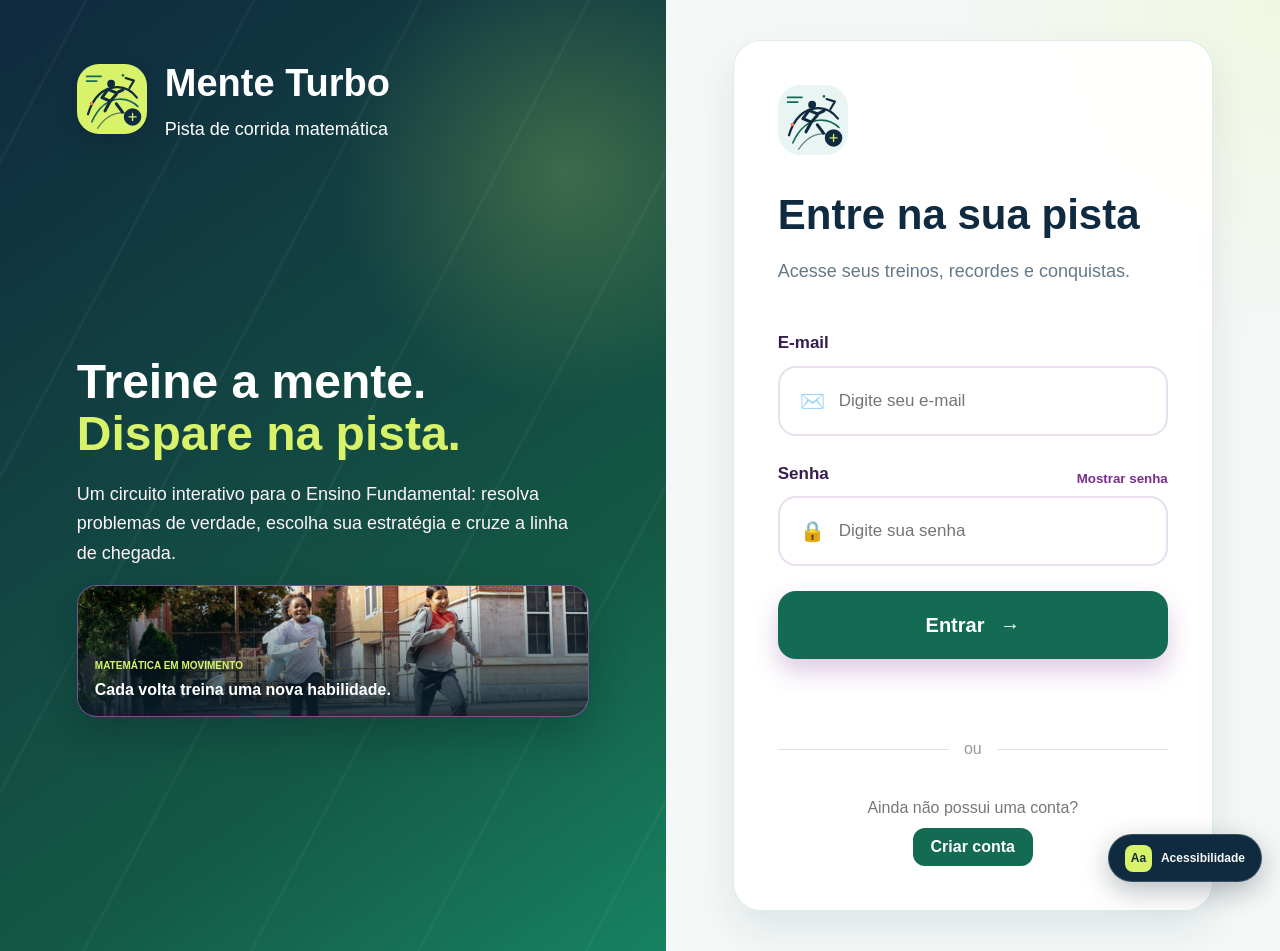
==== commit 2b6145a3: "commit" ====
--- a/mathzone/index.html
+++ b/mathzone/index.html
@@ -8,15 +8,17 @@
     <meta name="description" content="Treine matemática do Ensino Fundamental em uma pista de corrida cheia de desafios, estratégia e conquistas.">
     <meta name="theme-color" content="#102b3f">
 
-    <title>MathZone | Corrida, Matemática e Desafios</title>
+    <title>Mente Turbo | Corrida, Matemática e Desafios</title>
 
     <link rel="stylesheet" href="./estilo.css">
 </head>
 
 <body>
 
+    <a class="link-pular-conteudo" href="#emailLogin">Pular para o formulário de acesso</a>
+
     <!-- FUNDO COM SÍMBOLOS -->
-    <div class="fundo-matematica">
+    <div class="fundo-matematica" aria-hidden="true">
         <span>+</span>
         <span>×</span>
         <span>÷</span>
@@ -48,14 +50,12 @@
                 </div>
 
                 <div>
-                    <h1>MathZone</h1>
+                    <h1>Mente Turbo</h1>
                     <p>Pista de corrida matemática</p>
                 </div>
             </div>
 
             <div class="conteudo-login-esquerda">
-
-                <span class="etiqueta">PISTA DE CORRIDA MATEMÁTICA</span>
 
                 <h2>
                     Treine a mente.<br>
@@ -79,53 +79,6 @@
                     </figcaption>
                 </figure>
 
-                <div class="beneficios">
-
-                    <div>
-                        <span>🏃</span>
-                        <div class="beneficio-texto">
-                            <strong>Resolva em movimento</strong>
-                            <p>Desafios matemáticos em cada trecho.</p>
-                        </div>
-                    </div>
-
-                    <div>
-                        <span>🎯</span>
-                        <div class="beneficio-texto">
-                            <strong>Suba de nível</strong>
-                            <p>Frações, medidas, lógica e estratégia.</p>
-                        </div>
-                    </div>
-
-                    <div>
-                        <span>👟</span>
-                        <div class="beneficio-texto">
-                            <strong>Conquiste a pista</strong>
-                            <p>Some pontos, recordes e recompensas.</p>
-                        </div>
-                    </div>
-
-                </div>
-
-                <div class="conteudos-login">
-                    <span>TREINOS PARA O ENSINO FUNDAMENTAL</span>
-                    <div class="topicos-login">
-                        <span>400 m</span>
-                        <span>Frações</span>
-                        <span>Porcentagem</span>
-                        <span>Geometria</span>
-                        <span>Desafios 5º–9º ano</span>
-                    </div>
-                </div>
-
-                <div class="login-ritmo">
-                    <span>✦</span>
-                    <div>
-                        <strong>Estratégia na cabeça. Energia na pista.</strong>
-                        <p>Aprenda matemática avançada jogando.</p>
-                    </div>
-                </div>
-
             </div>
 
         </div>
@@ -183,6 +136,7 @@
                                 type="button"
                                 onclick="mostrarSenha()"
                                 class="mostrar-senha"
+                                aria-pressed="false"
                             >
                                 Mostrar senha
                             </button>
@@ -214,6 +168,16 @@
                 </form>
 
                 <form id="formCadastro" onsubmit="cadastrarConta(event)" hidden>
+                    <div class="campo">
+                        <label for="tipoContaCadastro">Vou entrar como</label>
+                        <div class="input-container">
+                            <span aria-hidden="true">👤</span>
+                            <select id="tipoContaCadastro" name="tipoConta" required>
+                                <option value="aluno">Aluno</option>
+                                <option value="professor">Professor</option>
+                            </select>
+                        </div>
+                    </div>
                     <div class="campo">
                         <label for="nomeCadastro">Como podemos chamar você?</label>
                         <div class="input-container">
@@ -239,7 +203,7 @@
                                 type="email"
                                 id="emailCadastro"
                                 name="email"
-                                placeholder="voce@exemplo.com"
+                                placeholder="você@exemplo.com"
                                 autocomplete="email"
                                 required
                             >
@@ -249,7 +213,7 @@
                     <div class="campo">
                         <div class="senha-titulo">
                             <label for="senhaCadastro">Crie uma senha</label>
-                            <button type="button" onclick="alternarVisibilidadeSenha('senhaCadastro', this)" class="mostrar-senha">Mostrar senha</button>
+                            <button type="button" onclick="alternarVisibilidadeSenha('senhaCadastro', this)" class="mostrar-senha" aria-pressed="false">Mostrar senha</button>
                         </div>
                         <div class="input-container">
                             <span aria-hidden="true">●</span>
@@ -343,20 +307,41 @@
         <section id="painelAcessibilidade" class="painel-acessibilidade" aria-labelledby="tituloAcessibilidade" hidden>
             <div class="painel-acessibilidade-topo">
                 <div>
-                    <span>INCLUSÃO MATHZONE</span>
-                    <h2 id="tituloAcessibilidade">Apoio visual</h2>
+                    <span>PERSONALIZE SUA EXPERIÊNCIA</span>
+                    <h2 id="tituloAcessibilidade">Acessibilidade</h2>
                 </div>
                 <button type="button" class="fechar-acessibilidade" aria-label="Fechar recursos de acessibilidade" onclick="alternarPainelAcessibilidade(false)">×</button>
             </div>
-            <p>Para pessoas surdas ou que preferem acompanhar sem áudio: instruções e avisos são apresentados por escrito.</p>
+            <p>Ative os recursos que ajudam você a navegar, ler e acompanhar os desafios.</p>
             <label class="alternancia-acessibilidade" for="modoVisualSurdo">
                 <span>
-                    <strong>Ativar modo visual</strong>
+                    <strong>Mais informações visuais</strong>
                     <small>Destaca avisos escritos e descrições dos vídeos.</small>
                 </span>
-                <input id="modoVisualSurdo" type="checkbox" onchange="definirModoVisualSurdo(this.checked)">
+                <input id="modoVisualSurdo" type="checkbox" onchange="definirModoVisualSurdo(this.checked)" aria-label="Ativar mais informações visuais">
             </label>
-            <p class="nota-libras">As videoaulas abrem no YouTube; quando o modo visual estiver ativo, a busca prioriza vídeos que mencionem legendas. A tradução em Libras ainda não está integrada.</p>
+            <label class="alternancia-acessibilidade" for="contrasteAlto">
+                <span>
+                    <strong>Alto contraste</strong>
+                    <small>Realça a diferença entre textos, elementos e fundos.</small>
+                </span>
+                <input id="contrasteAlto" type="checkbox" onchange="definirAltoContraste(this.checked)" aria-label="Ativar alto contraste">
+            </label>
+            <label class="alternancia-acessibilidade" for="textoAmpliado">
+                <span>
+                    <strong>Ampliar textos</strong>
+                    <small>Aumenta o tamanho dos textos e controles.</small>
+                </span>
+                <input id="textoAmpliado" type="checkbox" onchange="definirTextoAmpliado(this.checked)" aria-label="Ampliar textos">
+            </label>
+            <label class="alternancia-acessibilidade" for="movimentoReduzido">
+                <span>
+                    <strong>Reduzir animações</strong>
+                    <small>Pausa vídeos decorativos e reduz movimentos da página.</small>
+                </span>
+                <input id="movimentoReduzido" type="checkbox" onchange="definirMovimentoReduzido(this.checked)" aria-label="Reduzir animações">
+            </label>
+            <p class="nota-libras">As videoaulas abrem no YouTube. A tradução em Libras ainda não está integrada.</p>
         </section>
     </aside>
     <p id="avisoModoVisual" class="aviso-modo-visual" role="status" aria-live="polite" hidden></p>
@@ -381,7 +366,7 @@
                 </div>
 
                 <div>
-                    <h1>MathZone</h1>
+                    <h1>Mente Turbo</h1>
                     <p>Corrida • Matemática • Conquistas</p>
                 </div>
 
@@ -456,6 +441,26 @@
                     Ranking
                 </button>
 
+                <button
+                    type="button"
+                    data-tela="atividadesAluno"
+                    data-perfil="aluno"
+                    onclick="irPara('atividadesAluno')"
+                    hidden
+                >
+                    Atividades
+                </button>
+
+                <button
+                    type="button"
+                    data-tela="professor"
+                    data-perfil="professor"
+                    onclick="irPara('professor')"
+                    hidden
+                >
+                    Área do professor
+                </button>
+
                 </nav>
 
                 <button
@@ -471,7 +476,7 @@
 
 
 
-        <main>
+        <main id="conteudoPrincipal" tabindex="-1">
 
 
             <!-- ============================= -->
@@ -481,7 +486,7 @@
             <section id="inicio" class="tela ativa">
 
                 <div class="hero">
-                    <video class="hero-video-fundo" autoplay muted loop playsinline preload="metadata" aria-hidden="true">
+                    <video class="hero-video-fundo" muted loop playsinline preload="metadata" aria-hidden="true">
                         <source src="./assets/videos/runner-track-slow-motion.mp4" type="video/mp4">
                     </video>
 
@@ -527,7 +532,7 @@
                     <div class="hero-ilustracao">
 
                         <div class="circulo-ilustracao">
-                            <img src="./assets/mathzone-mark.svg" alt="Marca MathZone: atleta, pista e matemática">
+                            <img src="./assets/mathzone-mark.svg" alt="Marca Mente Turbo: atleta, pista e matemática">
                         </div>
 
                         <div class="mini-conta conta-1">
@@ -583,14 +588,14 @@
                         <h3>Reels da pista</h3>
 
                         <p>
-                            Vídeos rápidos de corrida com contas para resolver no caminho.
+                            Reels curtos com desafios de matemática e corrida.
                         </p>
 
                         <button
                             type="button"
                             onclick="irPara('reels')"
                         >
-                            Assistir reels →
+                            Ver os Reels →
                         </button>
 
                     </div>
@@ -623,14 +628,14 @@
                     <div>
                         <span>CLUBE PRO · GRATUITO</span>
                         <h3>Mais estratégia para cada quilômetro.</h3>
-                        <p>Calcule parciais, descubra projeções e ganhe pontos resolvendo um desafio avançado de pace.</p>
+                        <p>Calcule parciais, estime tempos de prova e ganhe pontos resolvendo um desafio avançado de ritmo.</p>
                     </div>
                     <button type="button" onclick="irPara('clubePro')">Explorar Clube Pro <span aria-hidden="true">→</span></button>
                 </aside>
 
                 <section class="pit-stop-matematico" aria-labelledby="tituloPitStop">
                     <div class="pit-stop-intro">
-                        <span>BOX DE ESTRATÉGIA</span>
+                        <span>ÁREA DE ESTRATÉGIA</span>
                         <h2 id="tituloPitStop">Seu próximo recorde começa nos números.</h2>
                         <p>Calcule seu ritmo, descubra seu tempo de prova e complete o desafio diário da pista.</p>
                     </div>
@@ -718,9 +723,9 @@
                     <section id="calculadoraClubePro" class="clube-pro-cartao clube-pro-calculadora" aria-labelledby="tituloCalculadoraClubePro">
                         <div class="clube-pro-cartao-topo">
                             <span class="clube-pro-icone" aria-hidden="true">∑</span>
-                            <div><span>LABORATÓRIO DE RITMO</span><h3 id="tituloCalculadoraClubePro">Analise sua corrida</h3></div>
-                        </div>
-                        <p>Informe distância e tempo para calcular parciais, velocidade e projeções proporcionais.</p>
+                            <div><span>LABORATÓRIO DE RITMO</span><h3 id="tituloCalculadoraClubePro">Analise seu treino</h3></div>
+                        </div>
+                        <p>Informe a distância e o tempo para calcular parciais, velocidade e estimativas para outras distâncias.</p>
                         <form id="formClubePro" class="clube-pro-form" onsubmit="analisarTreinoClubePro(event)">
                             <div>
                                 <label for="distanciaClubePro">Distância <span>km</span></label>
@@ -749,7 +754,7 @@
                     <section class="clube-pro-cartao clube-pro-desafio" aria-labelledby="tituloDesafioClubePro">
                         <div class="clube-pro-cartao-topo">
                             <span class="clube-pro-icone clube-pro-icone-desafio" aria-hidden="true">⚡</span>
-                            <div><span>ESTRATÉGIA EM ETAPAS</span><h3 id="tituloDesafioClubePro">Desafio de pace</h3></div>
+                            <div><span>ESTRATÉGIA EM ETAPAS</span><h3 id="tituloDesafioClubePro">Desafio de ritmo</h3></div>
                         </div>
                         <p class="clube-pro-pergunta">Em uma prova de 5 km, uma atleta corre os primeiros 2 km a 6 min/km e os últimos 3 km a 5 min/km. Qual é o ritmo médio da prova?</p>
                         <form id="formDesafioClubePro" class="clube-pro-desafio-form" onsubmit="responderDesafioClubePro(event)">
@@ -949,8 +954,8 @@
 
                 <div class="titulo-secao">
                     <span>🏆</span>
-                    <h2>Ranking MathZone</h2>
-                    <p>Pódio dos jogadores com mais pontos acumulados neste dispositivo.</p>
+                    <h2>Ranking Mente Turbo</h2>
+                    <p>Veja quem acumulou mais pontos neste dispositivo.</p>
                 </div>
 
                 <div id="podioRanking" class="podio-ranking" aria-label="Pódio dos três primeiros jogadores"></div>
@@ -960,20 +965,63 @@
                     <ol id="listaRanking"></ol>
                 </div>
 
+            </section>
+
+            <section id="atividadesAluno" class="tela">
+                <div class="titulo-secao">
+                    <span aria-hidden="true">📘</span>
+                    <h2>Atividades da turma</h2>
+                    <p>Resolva os exercícios enviados pelo seu professor.</p>
+                </div>
+                <div id="listaAtividadesAluno" class="atividades-lista"></div>
+                <p id="mensagemAtividadesAluno" class="mensagem-atividades" role="status" aria-live="polite"></p>
+            </section>
+
+            <section id="professor" class="tela">
+                <div class="titulo-secao">
+                    <span aria-hidden="true">🧑‍🏫</span>
+                    <h2>Área do professor</h2>
+                    <p>Crie exercícios de matemática e acompanhe a conclusão dos alunos.</p>
+                </div>
+                <p class="aviso-area-local">Área demonstrativa: contas, atividades e resultados ficam salvos apenas neste navegador. Para a turma acessar de outros aparelhos, será necessário conectar o site a um servidor.</p>
+                <div class="professor-painel">
+                    <form id="formNovaAtividade" class="form-atividade" onsubmit="criarAtividadeTurma(event)">
+                        <h3>Nova atividade</h3>
+                        <div class="campo">
+                            <label for="alunoAtividade">Aluno</label>
+                            <select id="alunoAtividade" required></select>
+                        </div>
+                        <div class="campo">
+                            <label for="perguntaAtividade">Enunciado</label>
+                            <textarea id="perguntaAtividade" rows="3" maxlength="240" placeholder="Ex.: Uma corrida tem 3 voltas de 400 m. Quantos metros são ao todo?" required></textarea>
+                        </div>
+                        <div class="campo">
+                            <label for="respostaAtividade">Resposta correta (número)</label>
+                            <input id="respostaAtividade" type="number" step="any" required>
+                        </div>
+                        <button class="botao-entrar" type="submit">Enviar atividade</button>
+                        <p id="mensagemProfessor" class="mensagem-atividades" role="status" aria-live="polite"></p>
+                    </form>
+                    <section class="professor-resultados" aria-labelledby="tituloResultadosProfessor">
+                        <h3 id="tituloResultadosProfessor">Acompanhamento da turma</h3>
+                        <div id="listaResultadosProfessor" class="atividades-lista"></div>
+                    </section>
+                </div>
             </section>
 
             <section id="reels" class="tela reels-tela">
                 <div class="titulo-secao reels-intro">
                     <span aria-hidden="true">🎬</span>
                     <h2>Reels da pista</h2>
-                    <p>Vídeos rápidos de corrida com desafios matemáticos. Role para assistir ao próximo e toque para conferir a solução.</p>
-                </div>
-
-                <div class="reels-feed" id="reelsFeed" aria-label="Feed de reels de corrida e matemática">
+                    <p>Assista aos Reels e resolva os desafios. Use os botões para avançar e conferir cada solução.</p>
+                </div>
+
+                <div class="reels-feed" id="reelsFeed" aria-label="Feed de Reels com desafios de corrida e matemática">
                     <article class="reel-slide">
-                        <video class="reel-video" autoplay muted loop playsinline preload="metadata" aria-label="Atleta correndo em uma pista azul">
+                        <video class="reel-video" autoplay muted loop playsinline preload="auto" poster="./assets/tenis/meninas-correndo-pista.jpg" aria-label="Atleta correndo em uma pista azul">
                             <source src="./assets/videos/runner-track-sprint.mp4" type="video/mp4">
                         </video>
+                        <p class="reel-mensagem-video" role="status" aria-live="polite" hidden></p>
                         <div class="reel-sombra"></div>
                         <p class="reel-legenda-visual">Descrição do vídeo: atleta corre na pista. Desafio escrito: três voltas de 400 metros.</p>
                         <span class="reel-etiqueta">🏃 CORRIDA + MATEMÁTICA</span>
@@ -986,36 +1034,38 @@
                         <div class="reel-acoes" aria-label="Ações do reel">
                             <button class="reel-acao" type="button" aria-label="Curtir reel" aria-pressed="false" data-curtidas="128" onclick="curtirReel(this)"><span aria-hidden="true">♡</span><small>128</small></button>
                             <button class="reel-acao" type="button" aria-label="Reproduzir vídeo" data-reel-play onclick="alternarVideoReel(this)"><span aria-hidden="true">▶</span><small>Assistir</small></button>
-                            <button class="reel-acao" type="button" aria-label="Próximo reel" onclick="moverReel(this, 1)"><span aria-hidden="true">⌄</span><small>Próximo</small></button>
+                            <button class="reel-acao" type="button" aria-label="Próximo vídeo" onclick="moverReel(this, 1)"><span aria-hidden="true">⌄</span><small>Próximo</small></button>
                         </div>
                         <a class="reel-fonte" href="https://mixkit.co/free-stock-video/woman-running-fast-on-a-running-track-32792/" target="_blank" rel="noopener noreferrer">Vídeo: Mixkit</a>
                     </article>
 
                     <article class="reel-slide">
-                        <video class="reel-video" autoplay muted loop playsinline preload="metadata" aria-label="Corredor em movimento visto próximo ao chão">
+                        <video class="reel-video" poster="./assets/tenis/meninas-correndo-pista.jpg" muted loop playsinline preload="metadata" aria-label="Corredor em movimento visto próximo ao chão">
                             <source src="./assets/videos/runner-track-ground.mp4" type="video/mp4">
                         </video>
+                        <p class="reel-mensagem-video" role="status" aria-live="polite" hidden></p>
                         <div class="reel-sombra"></div>
                         <p class="reel-legenda-visual">Descrição do vídeo: corredor passa pela pista, em cena sem fala. Desafio escrito sobre ritmo médio.</p>
                         <span class="reel-etiqueta">⚡ SPRINT MENTAL</span>
                         <div class="reel-conteudo">
                             <span class="reel-tema">DESAFIO 02 · RITMO</span>
-                            <h3>2,4 km em 12 minutos. Qual a média em metros por minuto?</h3>
+                            <h3>2,4 km em 12 minutos. Qual foi a velocidade média, em metros por minuto?</h3>
                             <p id="respostaReel2" class="reel-resposta" hidden>2,4 km = 2.400 m. Então, 2.400 ÷ 12 = <strong>200 m/min</strong>.</p>
                             <button class="reel-solucao" type="button" aria-expanded="false" aria-controls="respostaReel2" onclick="alternarRespostaReel(this)">Ver solução</button>
                         </div>
                         <div class="reel-acoes" aria-label="Ações do reel">
                             <button class="reel-acao" type="button" aria-label="Curtir reel" aria-pressed="false" data-curtidas="96" onclick="curtirReel(this)"><span aria-hidden="true">♡</span><small>96</small></button>
                             <button class="reel-acao" type="button" aria-label="Reproduzir vídeo" data-reel-play onclick="alternarVideoReel(this)"><span aria-hidden="true">▶</span><small>Assistir</small></button>
-                            <button class="reel-acao" type="button" aria-label="Próximo reel" onclick="moverReel(this, 1)"><span aria-hidden="true">⌄</span><small>Próximo</small></button>
+                            <button class="reel-acao" type="button" aria-label="Próximo vídeo" onclick="moverReel(this, 1)"><span aria-hidden="true">⌄</span><small>Próximo</small></button>
                         </div>
                         <a class="reel-fonte" href="https://mixkit.co/free-stock-video/man-runs-past-ground-level-shot-32809/" target="_blank" rel="noopener noreferrer">Vídeo: Mixkit</a>
                     </article>
 
                     <article class="reel-slide">
-                        <video class="reel-video" autoplay muted loop playsinline preload="metadata" aria-label="Close de uma corrida em pista ao ar livre">
+                        <video class="reel-video" poster="./assets/tenis/meninas-correndo-pista.jpg" muted loop playsinline preload="metadata" aria-label="Corrida em pista ao ar livre">
                             <source src="./assets/videos/runner-track-slow-motion.mp4" type="video/mp4">
                         </video>
+                        <p class="reel-mensagem-video" role="status" aria-live="polite" hidden></p>
                         <div class="reel-sombra"></div>
                         <p class="reel-legenda-visual">Descrição do vídeo: corrida em pista ao ar livre, sem fala. Desafio escrito de porcentagem.</p>
                         <span class="reel-etiqueta">📐 DESAFIO DA PISTA</span>
@@ -1028,7 +1078,7 @@
                         <div class="reel-acoes" aria-label="Ações do reel">
                             <button class="reel-acao" type="button" aria-label="Curtir reel" aria-pressed="false" data-curtidas="74" onclick="curtirReel(this)"><span aria-hidden="true">♡</span><small>74</small></button>
                             <button class="reel-acao" type="button" aria-label="Reproduzir vídeo" data-reel-play onclick="alternarVideoReel(this)"><span aria-hidden="true">▶</span><small>Assistir</small></button>
-                            <button class="reel-acao" type="button" aria-label="Reel anterior" onclick="moverReel(this, -1)"><span aria-hidden="true">⌃</span><small>Anterior</small></button>
+                            <button class="reel-acao" type="button" aria-label="Vídeo anterior" onclick="moverReel(this, -1)"><span aria-hidden="true">⌃</span><small>Anterior</small></button>
                         </div>
                         <a class="reel-fonte" href="https://mixkit.co/free-stock-video/runner-on-a-track-in-slow-motion-609/" target="_blank" rel="noopener noreferrer">Vídeo: Mixkit</a>
                     </article>
@@ -1037,28 +1087,28 @@
 
             <section id="comunidade" class="tela comunidade-tela">
                 <div class="comunidade-intro">
-                    <span>PISTA SOCIAL · MATHZONE</span>
+                    <span>PISTA SOCIAL · MENTE TURBO</span>
                     <h2>Corrida que conecta.</h2>
                     <p>Compartilhe seus treinos, desafie a comunidade e celebre cada conquista.</p>
                 </div>
 
-                <section class="instagram-perfil" aria-label="Perfil MathZone Run Club">
+                <section class="instagram-perfil" aria-label="Perfil do Clube de Corrida Mente Turbo">
                     <div class="instagram-capa">
-                        <span>MOVE · THINK · REPEAT</span>
+                        <span>CORRA · PENSE · AVANCE</span>
                         <span aria-hidden="true">🏁</span>
                     </div>
                     <div class="instagram-perfil-info">
                         <div class="instagram-avatar">
-                            <img src="./assets/mathzone-mark.svg" alt="Símbolo MathZone">
+                            <img src="./assets/mathzone-mark.svg" alt="Símbolo Mente Turbo">
                         </div>
                         <div class="instagram-identidade">
                             <div class="instagram-nome">
-                                <h3>MathZone Run Club</h3>
+                                <h3>Clube de Corrida Mente Turbo</h3>
                                 <span>@mathzone.run</span>
                                 <span class="instagram-selo-verificado" aria-label="Perfil oficial da demonstração">✓</span>
                             </div>
-                            <p>Matemática na mente. Corrida no coração. Desafios para aprender e evoluir juntos.</p>
-                            <span class="instagram-local">Comunidade MathZone · corrida, educação e desafios</span>
+                            <p>Matemática na mente e corrida no coração: desafios para aprender e evoluir em grupo.</p>
+                            <span class="instagram-local">Comunidade Mente Turbo · corrida, educação e desafios</span>
                         </div>
                         <button id="botaoSeguir" class="instagram-seguir" type="button" aria-pressed="false" onclick="alternarSeguirComunidade()">Seguir</button>
                     </div>
@@ -1067,18 +1117,11 @@
                         <div><strong id="totalSeguidores">12,8 mil</strong><span>seguidores</span></div>
                         <div><strong>Corrida + educação</strong><span>uma comunidade em movimento</span></div>
                     </div>
-                    <p class="instagram-aviso">Perfil social de demonstração. O número de seguidores é ilustrativo e não representa uma conta real do Instagram.</p>
+                    <p class="instagram-aviso">Perfil demonstrativo. O número de seguidores é ilustrativo e não representa uma conta real.</p>
                     <p id="mensagemComunidade" class="mensagem-comunidade" role="status" aria-live="polite"></p>
                 </section>
 
-                <div class="instagram-destaques" aria-label="Atalhos da comunidade">
-                    <button type="button" onclick="irPara('reels')"><span class="destaque-icone reels">▶</span><small>Reels</small></button>
-                    <button type="button" onclick="irPara('jogos')"><span class="destaque-icone calculos">∑</span><small>Desafios</small></button>
-                    <button type="button" onclick="irPara('recompensas')"><span class="destaque-icone medalhas">★</span><small>Conquistas</small></button>
-                    <button type="button" onclick="irPara('ranking')"><span class="destaque-icone ranking">↗</span><small>Ranking</small></button>
-                </div>
-
-                <section class="instagram-stories" aria-label="Destaques MathZone">
+                <section class="instagram-stories" aria-label="Destaques Mente Turbo">
                     <div class="instagram-stories-topo">
                         <div><span>INSPIRAÇÃO RÁPIDA</span><h3>Destaques da pista</h3></div>
                         <span>ESCOLHA UMA TRILHA</span>
@@ -1143,10 +1186,10 @@
                                 </select>
                             </label>
                         </div>
-                        <div class="instagram-abas" role="tablist" aria-label="Filtros das publicações">
-                            <button type="button" role="tab" aria-selected="true" data-filtro-comunidade="todas" onclick="filtrarFeedComunidade('todas')"><span>▦</span> Todas</button>
-                            <button type="button" role="tab" aria-selected="false" data-filtro-comunidade="desafios" onclick="filtrarFeedComunidade('desafios')"><span>∑</span> Desafios</button>
-                            <button type="button" role="tab" aria-selected="false" data-filtro-comunidade="salvas" onclick="filtrarFeedComunidade('salvas')"><span>▱</span> Salvas</button>
+                        <div class="instagram-abas" role="group" aria-label="Filtros das publicações">
+                            <button type="button" aria-pressed="true" data-filtro-comunidade="todas" onclick="filtrarFeedComunidade('todas')"><span aria-hidden="true">▦</span> Todas</button>
+                            <button type="button" aria-pressed="false" data-filtro-comunidade="desafios" onclick="filtrarFeedComunidade('desafios')"><span aria-hidden="true">∑</span> Desafios</button>
+                            <button type="button" aria-pressed="false" data-filtro-comunidade="salvas" onclick="filtrarFeedComunidade('salvas')"><span aria-hidden="true">▱</span> Salvas</button>
                         </div>
                         <div id="feedComunidade" class="instagram-postagens" aria-live="polite"></div>
                     </section>
@@ -1162,10 +1205,10 @@
 
                     <span>🎥</span>
 
-                    <h2>Box de treino matemático</h2>
+                    <h2>Videoaulas de matemática</h2>
 
                     <p>
-                        Aqueça a mente com conteúdos do Ensino Fundamental antes da próxima prova.
+                        Revise conteúdos do Ensino Fundamental e pratique antes da próxima prova.
                     </p>
 
                 </div>
@@ -1318,7 +1361,7 @@
         <footer>
 
             <p>
-                🏁 MathZone — Mais uma volta, mais uma conquista.
+                🏁 Mente Turbo — Mais uma volta, mais uma conquista.
             </p>
 
         </footer>
@@ -1339,6 +1382,7 @@
                 type="button"
                 class="fechar-modal"
                 onclick="fecharJogo()"
+                aria-label="Fechar desafio"
             >
                 ✕
             </button>
@@ -1349,7 +1393,7 @@
                     <div>
                         <span class="tag-jogo">📐 CIRCUITO DE ESTRATÉGIA · 5º–9º ANO</span>
                         <h2>Desafio de Estratégia</h2>
-                        <p>Leia com atenção. Cada etapa é um problema de várias passadas.</p>
+                        <p>Leia com atenção. Cada desafio exige raciocínio em várias etapas.</p>
                     </div>
                     <div class="desafio-placar"><span>PONTOS</span><strong id="pontosEstrategia">0</strong></div>
                 </div>
@@ -1414,8 +1458,8 @@
                 <div class="corrida-hud" aria-label="Dados da corrida">
                     <div><span>DISTÂNCIA</span><strong id="corridaDistancia">0 <small>/ 400 m</small></strong></div>
                     <div><span>TEMPO</span><strong id="corridaTempo">00:00</strong></div>
-                    <div><span>VELOCIDADE</span><strong id="corridaVelocidade">0,0 km/h</strong></div>
-                    <div><span>PICO</span><strong id="corridaPico">0,0 km/h</strong></div>
+                    <div><span>VELOCIDADE ATUAL</span><strong id="corridaVelocidade">0,0 km/h</strong></div>
+                    <div><span>VELOCIDADE MÁXIMA</span><strong id="corridaPico">0,0 km/h</strong></div>
                     <div><span>FÔLEGO</span><strong id="corridaFolego">100%</strong></div>
                     <div><span>SEU RECORDE</span><strong id="corridaRecorde">—</strong></div>
                 </div>
--- a/mathzone/estilo.css
+++ b/mathzone/estilo.css
@@ -9,10 +9,11 @@
 }
 
 body {
-    font-family: Arial, Helvetica, sans-serif;
+    font-family: "Segoe UI", Arial, Helvetica, sans-serif;
     background: #fff9f2;
     color: #351d4f;
     min-height: 100vh;
+    line-height: 1.5;
 }
 
 
@@ -220,16 +221,6 @@
     padding: 30px 0 16px;
 }
 
-.etiqueta {
-    display: inline-block;
-    border: 1px solid rgba(255,255,255,0.5);
-    padding: 10px 20px;
-    border-radius: 30px;
-    font-size: 14px;
-    font-weight: bold;
-    letter-spacing: 1px;
-}
-
 .conteudo-login-esquerda h2 {
     font-size: 48px;
     line-height: 1.08;
@@ -285,115 +276,6 @@
 
 .login-corrida-imagem figcaption strong {
     font-size: 16px;
-}
-
-.beneficios {
-    display: grid;
-    grid-template-columns: repeat(3, minmax(0, 1fr));
-    gap: 12px;
-    margin-top: 18px;
-}
-
-.beneficios > div {
-    display: flex;
-    align-items: flex-start;
-    gap: 12px;
-    min-width: 0;
-    padding: 12px 11px;
-    border: 1px solid rgba(255,255,255,0.2);
-    border-radius: 16px;
-    background: rgba(255,255,255,0.09);
-}
-
-.beneficios span {
-    background: #ffd52a;
-    color: #4b176f;
-    width: 42px;
-    height: 42px;
-    flex: 0 0 42px;
-    border-radius: 13px;
-    display: flex;
-    align-items: center;
-    justify-content: center;
-    font-size: 20px;
-}
-
-.beneficio-texto {
-    min-width: 0;
-}
-
-.beneficio-texto strong {
-    display: block;
-    margin: 2px 0 6px;
-    font-size: 14px;
-    line-height: 1.3;
-}
-
-.beneficio-texto p {
-    color: #fff4fa;
-    font-size: 12px;
-    line-height: 1.45;
-}
-
-.conteudos-login {
-    margin-top: 15px;
-}
-
-.conteudos-login > span {
-    display: block;
-    margin-bottom: 11px;
-    color: #ffe7f2;
-    font-size: 12px;
-    font-weight: bold;
-    letter-spacing: 1px;
-}
-
-.topicos-login {
-    display: flex;
-    flex-wrap: wrap;
-    gap: 8px;
-}
-
-.topicos-login span {
-    padding: 7px 11px;
-    border: 1px solid rgba(255,255,255,0.28);
-    border-radius: 20px;
-    background: rgba(255,255,255,0.1);
-    color: white;
-    font-size: 13px;
-}
-
-.login-ritmo {
-    display: flex;
-    align-items: center;
-    gap: 13px;
-    margin-top: 12px;
-    padding-top: 12px;
-    border-top: 1px solid rgba(255,255,255,0.24);
-}
-
-.login-ritmo > span {
-    width: 38px;
-    height: 38px;
-    flex: 0 0 38px;
-    display: grid;
-    place-items: center;
-    border-radius: 12px;
-    background: #ffd52a;
-    color: #4b176f;
-    font-size: 20px;
-}
-
-.login-ritmo strong {
-    display: block;
-    margin-bottom: 4px;
-    font-size: 14px;
-}
-
-.login-ritmo p {
-    color: #fff4fa;
-    font-size: 13px;
-    line-height: 1.5;
 }
 
 .login-direita {
@@ -2127,16 +2009,9 @@
             linear-gradient(145deg, #102b3f 4%, #145944 70%, #178261);
     }
 
-    .login-esquerda .logo-icone,
-    .login-ritmo > span,
-    .beneficios span {
+    .login-esquerda .logo-icone {
         background: var(--pista-lima);
         color: var(--pista-noite);
-    }
-
-    .login-esquerda .etiqueta {
-        border-color: rgba(216,243,106,0.65);
-        color: var(--pista-lima);
     }
 
     .login-esquerda .conteudo-login-esquerda h2 strong {
@@ -2154,15 +2029,6 @@
 
     .login-corrida-imagem figcaption span {
         color: var(--pista-lima);
-    }
-
-    .beneficios > div {
-        background: rgba(255,255,255,0.075);
-    }
-
-    .topicos-login span {
-        border-color: rgba(255,255,255,0.2);
-        background: rgba(255,255,255,0.075);
     }
 
     .login-direita {
@@ -3262,15 +3128,6 @@
         font-size: 16px;
     }
 
-    .beneficios {
-        grid-template-columns: 1fr;
-        margin-top: 24px;
-    }
-
-    .beneficios div {
-        padding: 13px;
-    }
-
     .login-card h2 {
         font-size: 34px;
     }
@@ -3473,6 +3330,25 @@
     filter: brightness(0.65) saturate(0.85);
 }
 
+.reel-mensagem-video {
+    position: absolute;
+    z-index: 3;
+    top: 60px;
+    right: 16px;
+    left: 16px;
+    margin: 0;
+    padding: 10px 12px;
+    border: 1px solid rgba(255,255,255,0.2);
+    border-radius: 12px;
+    background: rgba(6,20,29,0.88);
+    color: #f5f8f7;
+    font-size: 13px;
+}
+
+.reel-mensagem-video[hidden] {
+    display: none;
+}
+
 .reel-sombra {
     z-index: 1;
     background: linear-gradient(180deg, rgba(6,20,29,0.28), transparent 34%, rgba(6,20,29,0.88) 100%);
@@ -3710,6 +3586,23 @@
     display: grid;
     justify-items: end;
     gap: 10px;
+}
+
+.link-pular-conteudo {
+    position: fixed;
+    z-index: 110;
+    top: 10px;
+    left: 10px;
+    padding: 12px 16px;
+    transform: translateY(-160%);
+    border-radius: 10px;
+    background: #102b3f;
+    color: #fff;
+    font-weight: 700;
+}
+
+.link-pular-conteudo:focus {
+    transform: translateY(0);
 }
 
 .botao-acessibilidade {
@@ -3746,7 +3639,10 @@
 }
 
 .painel-acessibilidade {
+    display: grid;
     width: min(370px, calc(100vw - 28px));
+    max-height: min(78vh, 620px);
+    overflow-y: auto;
     gap: 13px;
     padding: 20px;
     border: 1px solid rgba(216,243,106,0.2);
@@ -3789,7 +3685,7 @@
 
 .painel-acessibilidade > p {
     color: #b1c2c6;
-    font-size: 12px;
+    font-size: 13px;
     line-height: 1.6;
 }
 
@@ -3812,12 +3708,12 @@
 
 .alternancia-acessibilidade strong {
     color: #f5f8f7;
-    font-size: 12px;
+    font-size: 13px;
 }
 
 .alternancia-acessibilidade small {
     color: #a8bdc3;
-    font-size: 10px;
+    font-size: 12px;
     line-height: 1.45;
 }
 
@@ -3833,18 +3729,33 @@
     padding-top: 11px;
     border-top: 1px solid rgba(255,255,255,0.1);
     color: #8fa6ad;
-    font-size: 10px;
+    font-size: 12px;
 }
 
 .aviso-modo-visual {
+    position: absolute;
+    width: 1px;
+    height: 1px;
+    overflow: hidden;
+    clip-path: inset(50%);
+    white-space: nowrap;
+}
+
+.aviso-modo-visual[hidden] {
+    display: none;
+}
+
+.aviso-modo-visual.aviso-acessibilidade-erro {
     position: fixed;
     z-index: 90;
-    top: 12px;
-    left: 50%;
+    right: 16px;
+    bottom: 82px;
+    left: auto;
     width: max-content;
-    max-width: calc(100vw - 28px);
+    max-width: calc(100vw - 32px);
+    height: auto;
     padding: 11px 16px;
-    transform: translateX(-50%);
+    clip-path: none;
     border: 1px solid rgba(216,243,106,0.35);
     border-radius: 12px;
     background: #102b3f;
@@ -3852,12 +3763,44 @@
     font-size: 12px;
     font-weight: 700;
     line-height: 1.5;
-    text-align: center;
+    white-space: normal;
     box-shadow: 0 8px 26px rgba(0,0,0,0.24);
 }
 
-.aviso-modo-visual[hidden] {
-    display: none;
+body.texto-ampliado :is(h1, h2, h3, h4, p, li, label, button, a, input, select, textarea, small, summary, th, td, dt, dd) {
+    font-size: 1.15em;
+}
+
+body.contraste-alto .tela-login,
+body.contraste-alto .site-principal {
+    filter: contrast(1.5);
+}
+
+body.contraste-alto :is(button, a, input, select, textarea) {
+    outline: 1px solid currentColor;
+    outline-offset: 1px;
+}
+
+body.contraste-alto a {
+    text-decoration: underline;
+}
+
+body.movimento-reduzido *,
+body.movimento-reduzido *::before,
+body.movimento-reduzido *::after {
+    scroll-behavior: auto !important;
+    animation-duration: 0.01ms !important;
+    animation-iteration-count: 1 !important;
+    transition-duration: 0.01ms !important;
+}
+
+body.movimento-reduzido .hero-video-fundo {
+    visibility: hidden;
+}
+
+:focus-visible {
+    outline: 3px solid #e5a900;
+    outline-offset: 3px;
 }
 
 .reel-legenda-visual {
@@ -4765,66 +4708,6 @@
     font-size: 13px;
 }
 
-.instagram-destaques {
-    display: flex;
-    gap: 22px;
-    padding: 24px 4px;
-}
-
-.instagram-destaques button {
-    display: grid;
-    justify-items: center;
-    gap: 8px;
-    border: 0;
-    background: transparent;
-    color: #d2dfe1;
-    cursor: pointer;
-}
-
-.instagram-destaques button > span {
-    display: grid;
-    width: 62px;
-    height: 62px;
-    place-items: center;
-    border: 1px solid rgba(216,243,106,0.4);
-    border-radius: 50%;
-    background: linear-gradient(145deg, rgba(20,107,83,0.64), rgba(216,243,106,0.12));
-    font-size: 24px;
-    transition: transform 0.2s ease;
-}
-
-.instagram-destaques .destaque-icone {
-    color: #d8f36a;
-    font-size: 24px;
-    font-weight: 800;
-}
-
-.instagram-destaques .destaque-icone.reels {
-    padding-left: 3px;
-    font-size: 19px;
-}
-
-.instagram-destaques .destaque-icone.calculos {
-    font-size: 28px;
-}
-
-.instagram-destaques .destaque-icone.medalhas {
-    color: #ffce69;
-}
-
-.instagram-destaques .destaque-icone.ranking {
-    color: #83d9c0;
-}
-
-.instagram-destaques button:hover > span {
-    transform: translateY(-3px);
-}
-
-.instagram-destaques small {
-    font-size: 12px;
-    font-weight: 700;
-}
-
 .instagram-stories {
     margin: 2px 0 26px;
     padding: 21px 23px 19px;
@@ -5098,7 +4981,7 @@
     cursor: pointer;
 }
 
-.instagram-abas button[aria-selected="true"] {
+.instagram-abas button[aria-pressed="true"] {
     border-top-color: #d8f36a;
     color: #f5f8f7;
 }
@@ -5408,10 +5291,6 @@
     .mensagem-comunidade {
         padding-right: 18px;
         padding-left: 18px;
-    }
-
-    .instagram-destaques {
-        gap: 17px;
     }
 
     .instagram-stories {
@@ -5879,6 +5758,142 @@
     color: #e1f889;
 }
 
+.nav-principal button[hidden] {
+    display: none;
+}
+
+.login-card #formCadastro select,
+.form-atividade select,
+.form-atividade textarea,
+.form-atividade input,
+.responder-atividade input {
+    width: 100%;
+    min-width: 0;
+    border: 1px solid #c9d7d3;
+    border-radius: 12px;
+    padding: 12px 14px;
+    background: #fff;
+    color: #16313a;
+    font: inherit;
+}
+
+.login-card #formCadastro select {
+    border: 0;
+    padding: 0 10px;
+}
+
+.professor-painel {
+    display: grid;
+    grid-template-columns: minmax(260px, 0.8fr) minmax(0, 1.2fr);
+    gap: 22px;
+    align-items: start;
+}
+
+.form-atividade,
+.professor-resultados,
+.atividade-item {
+    padding: 22px;
+    border: 1px solid rgba(255,255,255,0.12);
+    border-radius: 18px;
+    background: rgba(255,255,255,0.06);
+    color: #e9f0ef;
+}
+
+.form-atividade h3,
+.professor-resultados h3 {
+    margin-bottom: 18px;
+    color: #f4f8f7;
+}
+
+.form-atividade .campo {
+    margin: 0 0 16px;
+}
+
+.form-atividade .campo label,
+.responder-atividade label {
+    display: block;
+    margin-bottom: 7px;
+    color: #d5e1e2;
+    font-weight: 700;
+}
+
+.form-atividade textarea {
+    resize: vertical;
+}
+
+.form-atividade .botao-entrar:disabled {
+    cursor: not-allowed;
+    opacity: 0.55;
+}
+
+.aviso-area-local {
+    margin: -20px 0 24px;
+    padding: 14px 16px;
+    border: 1px solid rgba(216,243,106,0.24);
+    border-radius: 12px;
+    background: rgba(216,243,106,0.08);
+    color: #d9e6d5;
+}
+
+.atividades-lista {
+    display: grid;
+    gap: 12px;
+}
+
+.atividade-item {
+    display: grid;
+    gap: 10px;
+}
+
+.atividade-item p {
+    color: #c0d0d2;
+}
+
+.atividade-status {
+    color: #ffd49a;
+    font-weight: 700;
+}
+
+.atividade-status.concluida {
+    color: #d8f36a;
+}
+
+.responder-atividade {
+    display: grid;
+    grid-template-columns: minmax(100px, 1fr) auto;
+    gap: 8px 12px;
+    align-items: end;
+}
+
+.responder-atividade label {
+    grid-column: 1 / -1;
+    margin-bottom: -4px;
+}
+
+.responder-atividade button {
+    min-height: 46px;
+    padding: 10px 16px;
+    border: 0;
+    border-radius: 11px;
+    background: #d8f36a;
+    color: #18333a;
+    font: inherit;
+    font-weight: 800;
+    cursor: pointer;
+}
+
+.feedback-atividade,
+.mensagem-atividades {
+    grid-column: 1 / -1;
+    color: #d8f36a;
+}
+
+@media (max-width: 760px) {
+    .professor-painel {
+        grid-template-columns: minmax(0, 1fr);
+    }
+}
+
 .cabecalho-menu > .botao-sair {
     flex: 0 0 auto;
     padding: 10px 15px;
@@ -6045,8 +6060,7 @@
 }
 
 @media (prefers-reduced-motion: reduce) {
-    .hero-video-fundo,
-    .reel-video {
-        display: block;
+    .hero-video-fundo {
+        display: none;
     }
 }
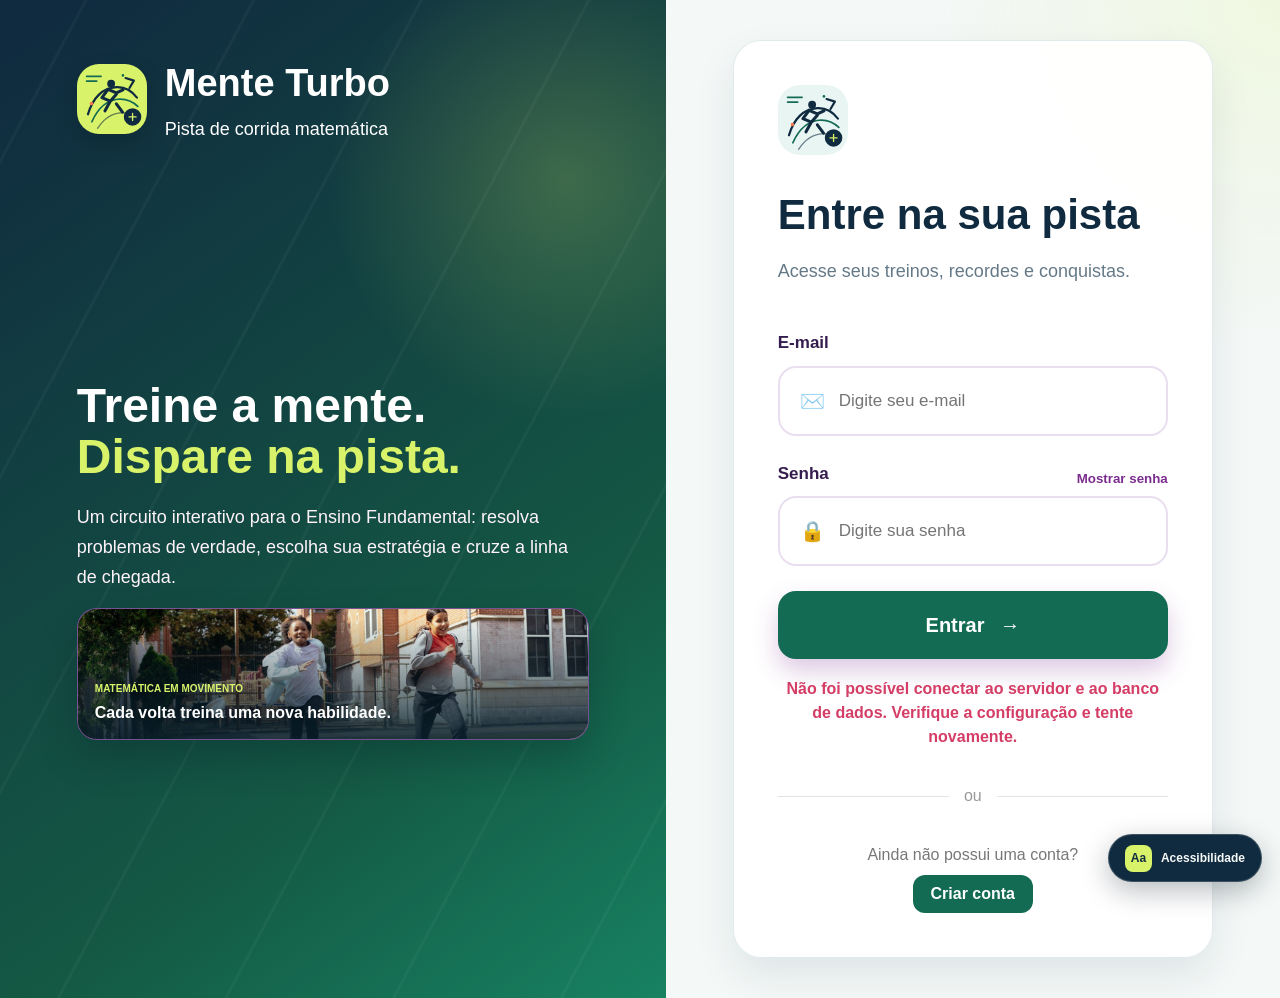
==== commit 601f3875: "vai" ====
--- a/mathzone/index.html
+++ b/mathzone/index.html
@@ -395,14 +395,6 @@
 
                 <button
                     type="button"
-                    data-tela="clubePro"
-                    onclick="irPara('clubePro')"
-                >
-                    Clube Pro
-                </button>
-
-                <button
-                    type="button"
                     data-tela="recompensas"
                     onclick="irPara('recompensas')"
                 >
@@ -623,15 +615,6 @@
                     </div>
 
                 </div>
-
-                <aside class="clube-pro-chamada">
-                    <div>
-                        <span>CLUBE PRO · GRATUITO</span>
-                        <h3>Mais estratégia para cada quilômetro.</h3>
-                        <p>Calcule parciais, estime tempos de prova e ganhe pontos resolvendo um desafio avançado de ritmo.</p>
-                    </div>
-                    <button type="button" onclick="irPara('clubePro')">Explorar Clube Pro <span aria-hidden="true">→</span></button>
-                </aside>
 
                 <section class="pit-stop-matematico" aria-labelledby="tituloPitStop">
                     <div class="pit-stop-intro">
@@ -697,99 +680,6 @@
 
 
             <!-- ============================= -->
-            <!-- CLUBE PRO -->
-            <!-- ============================= -->
-
-            <section id="clubePro" class="tela clube-pro-tela">
-
-                <div class="clube-pro-hero">
-                    <div class="clube-pro-hero-texto">
-                        <span class="clube-pro-etiqueta"><span aria-hidden="true">✦</span> CLUBE PRO · GRATUITO</span>
-                        <h2>Transforme cada treino em <strong>matemática de corrida.</strong></h2>
-                        <p>Analise seu ritmo, compare parciais e acompanhe sua evolução com ferramentas feitas para a pista.</p>
-                        <div class="clube-pro-acoes">
-                            <a href="#calculadoraClubePro">Analisar um treino <span aria-hidden="true">↓</span></a>
-                            <span>Sem cobrança · Dados salvos neste dispositivo</span>
-                        </div>
-                    </div>
-                    <div class="clube-pro-resumo" aria-label="Resumo do seu histórico">
-                        <div><span>TREINOS REGISTRADOS</span><strong id="totalTreinosClubePro">0</strong></div>
-                        <div><span>DISTÂNCIA ACUMULADA</span><strong id="distanciaTotalClubePro">0 km</strong></div>
-                        <div><span>RITMO MÉDIO</span><strong id="ritmoMedioClubePro">—</strong></div>
-                    </div>
-                </div>
-
-                <div class="clube-pro-grade">
-                    <section id="calculadoraClubePro" class="clube-pro-cartao clube-pro-calculadora" aria-labelledby="tituloCalculadoraClubePro">
-                        <div class="clube-pro-cartao-topo">
-                            <span class="clube-pro-icone" aria-hidden="true">∑</span>
-                            <div><span>LABORATÓRIO DE RITMO</span><h3 id="tituloCalculadoraClubePro">Analise seu treino</h3></div>
-                        </div>
-                        <p>Informe a distância e o tempo para calcular parciais, velocidade e estimativas para outras distâncias.</p>
-                        <form id="formClubePro" class="clube-pro-form" onsubmit="analisarTreinoClubePro(event)">
-                            <div>
-                                <label for="distanciaClubePro">Distância <span>km</span></label>
-                                <input id="distanciaClubePro" name="distancia" type="number" min="0.1" max="100" step="0.1" value="5" required>
-                            </div>
-                            <div>
-                                <label for="minutosClubePro">Tempo <span>min</span></label>
-                                <input id="minutosClubePro" name="minutos" type="number" min="0" max="999" step="1" value="30" required>
-                            </div>
-                            <div>
-                                <label for="segundosClubePro">Segundos</label>
-                                <input id="segundosClubePro" name="segundos" type="number" min="0" max="59" step="1" value="0" required>
-                            </div>
-                            <button type="submit">Calcular análise <span aria-hidden="true">→</span></button>
-                        </form>
-                        <p id="feedbackCalculadoraClubePro" class="clube-pro-feedback" role="status" aria-live="polite"></p>
-                        <div id="resultadosClubePro" class="clube-pro-resultados" aria-live="polite">
-                            <div><span>RITMO MÉDIO</span><strong id="ritmoClubePro">6:00 /km</strong></div>
-                            <div><span>VELOCIDADE MÉDIA</span><strong id="velocidadeClubePro">10,0 km/h</strong></div>
-                            <div><span>PARCIAL DE 400 M</span><strong id="parcialClubePro">2:24</strong></div>
-                            <div><span>PROJEÇÃO 10 KM</span><strong id="projecaoClubePro">1:00:00</strong></div>
-                        </div>
-                        <button id="salvarTreinoClubePro" class="clube-pro-salvar" type="button" onclick="salvarTreinoClubePro()" disabled>Salvar no meu histórico</button>
-                    </section>
-
-                    <section class="clube-pro-cartao clube-pro-desafio" aria-labelledby="tituloDesafioClubePro">
-                        <div class="clube-pro-cartao-topo">
-                            <span class="clube-pro-icone clube-pro-icone-desafio" aria-hidden="true">⚡</span>
-                            <div><span>ESTRATÉGIA EM ETAPAS</span><h3 id="tituloDesafioClubePro">Desafio de ritmo</h3></div>
-                        </div>
-                        <p class="clube-pro-pergunta">Em uma prova de 5 km, uma atleta corre os primeiros 2 km a 6 min/km e os últimos 3 km a 5 min/km. Qual é o ritmo médio da prova?</p>
-                        <form id="formDesafioClubePro" class="clube-pro-desafio-form" onsubmit="responderDesafioClubePro(event)">
-                            <label for="respostaDesafioClubePro">Ritmo médio <span>min/km</span></label>
-                            <div>
-                                <input id="respostaDesafioClubePro" type="number" min="0" max="60" step="0.01" inputmode="decimal" placeholder="Ex.: 5,4" required>
-                                <button id="botaoDesafioClubePro" type="submit">Conferir</button>
-                            </div>
-                        </form>
-                        <p id="feedbackDesafioClubePro" class="clube-pro-feedback" role="status" aria-live="polite"></p>
-                        <p class="clube-pro-recompensa">✦ +10 pontos por acerto, uma vez por dia</p>
-                        <details class="clube-pro-formula">
-                            <summary>Ver resolução detalhada</summary>
-                            <p>(2 × 6) + (3 × 5) = 27 min</p>
-                            <p>27 ÷ 5 km = <strong>5,4 min/km</strong></p>
-                            <small>Somamos o tempo de cada trecho e dividimos pela distância total.</small>
-                        </details>
-                    </section>
-                </div>
-
-                <section class="clube-pro-historico" aria-labelledby="tituloHistoricoClubePro">
-                    <div class="clube-pro-historico-topo">
-                        <div><span>SEU PROGRESSO</span><h3 id="tituloHistoricoClubePro">Histórico de treinos</h3><p>As análises ficam salvas neste navegador e neste dispositivo.</p></div>
-                        <button id="limparHistoricoClubePro" type="button" onclick="limparHistoricoClubePro()" hidden>Limpar histórico</button>
-                    </div>
-                    <p id="mensagemHistoricoClubePro" class="clube-pro-historico-vazio">Analise e salve seu primeiro treino para começar a acompanhar os números.</p>
-                    <ol id="listaHistoricoClubePro" class="clube-pro-historico-lista"></ol>
-                </section>
-
-                <p class="clube-pro-aviso">As projeções são estimativas matemáticas baseadas no ritmo informado; o desempenho real pode variar. O Clube Pro é gratuito e não processa pagamentos.</p>
-
-            </section>
-
-
-            <!-- ============================= -->
             <!-- JOGOS -->
             <!-- ============================= -->
 
@@ -804,7 +694,7 @@
                     </h2>
 
                     <p>
-                        Três formas de treinar a matemática do 5º ao 9º ano. Qual vai ser seu próximo recorde?
+                        Quatro formas de treinar a matemática do 5º ao 9º ano. Qual vai ser seu próximo recorde?
                     </p>
 
                 </div>
@@ -895,6 +785,24 @@
 
                     </div>
 
+                    <div class="jogo-card jogo-revezamento">
+
+                        <span class="numero-desafio">04 · REVEZAMENTO</span>
+
+                        <div class="icone-jogo" aria-hidden="true">🏃‍♀️</div>
+
+                        <h3>Revezamento Matemático</h3>
+
+                        <p>Resolva seis desafios para levar sua equipe até a linha de chegada. Cada acerto vale pontos extras na sua coleção.</p>
+
+                        <span class="jogo-nivel">5º–9º ANO <span>·</span> 6 ETAPAS</span>
+
+                        <button type="button" onclick="abrirRevezamentoMatematico()">
+                            Começar revezamento →
+                        </button>
+
+                    </div>
+
 
                 </div>
 
@@ -983,7 +891,7 @@
                     <h2>Área do professor</h2>
                     <p>Crie exercícios de matemática e acompanhe a conclusão dos alunos.</p>
                 </div>
-                <p class="aviso-area-local">Área demonstrativa: contas, atividades e resultados ficam salvos apenas neste navegador. Para a turma acessar de outros aparelhos, será necessário conectar o site a um servidor.</p>
+                <p class="aviso-area-local">Contas, atividades e resultados são salvos no banco de dados e ficam disponíveis para a turma em outros dispositivos.</p>
                 <div class="professor-painel">
                     <form id="formNovaAtividade" class="form-atividade" onsubmit="criarAtividadeTurma(event)">
                         <h3>Nova atividade</h3>
@@ -1441,6 +1349,41 @@
                 <div id="fimSprint" class="desafio-fim" hidden></div>
             </div>
 
+            <div id="revezamentoMatematico" class="jogo-area desafio-area">
+                <div class="desafio-cabecalho">
+                    <div>
+                        <span class="tag-jogo tag-revezamento">🏃 REVEZAMENTO MATEMÁTICO · 5º–9º ANO</span>
+                        <h2>Revezamento Matemático</h2>
+                        <p>Resolva cada etapa para avançar. Resposta errada? Aprenda com a explicação e siga para o próximo trecho.</p>
+                    </div>
+                    <div class="desafio-placar"><span>PONTOS</span><strong id="pontosRevezamento">0 pts</strong></div>
+                </div>
+                <div class="revezamento-progresso">
+                    <div class="revezamento-progresso-legenda">
+                        <span id="etapaRevezamento">ETAPA 1 DE 6</span>
+                        <span id="sequenciaRevezamento">SEQUÊNCIA 0</span>
+                    </div>
+                    <div
+                        class="desafio-trilho revezamento-trilho"
+                        role="progressbar"
+                        aria-label="Progresso do revezamento"
+                        aria-valuemin="0"
+                        aria-valuemax="6"
+                        aria-valuenow="0"
+                        aria-valuetext="0 de 6 etapas"
+                    >
+                        <span id="barraRevezamento"></span>
+                    </div>
+                    <div class="revezamento-corredor" aria-hidden="true"><span id="iconeCorredorRevezamento">🏃‍♀️</span></div>
+                </div>
+                <div class="desafio-pergunta">
+                    <span id="temaRevezamento" class="desafio-tema"></span>
+                    <p id="perguntaRevezamento" aria-live="polite"></p>
+                </div>
+                <div id="respostasRevezamento" class="desafio-respostas" role="group" aria-label="Escolha a resposta do desafio"></div>
+                <p id="feedbackRevezamento" class="desafio-feedback" role="status" aria-live="polite"></p>
+                <div id="fimRevezamento" class="desafio-fim" hidden></div>
+            </div>
 
             <!-- CORRIDA DE RUA -->
 
--- a/mathzone/estilo.css
+++ b/mathzone/estilo.css
@@ -3039,6 +3039,74 @@
         animation-duration: 0.01ms !important;
         animation-iteration-count: 1 !important;
         transition-duration: 0.01ms !important;
+    }
+}
+
+.jogo-revezamento {
+    border-color: #82cfff;
+}
+
+.jogo-revezamento .icone-jogo {
+    background: #eaf7ff;
+    color: #246b8a;
+}
+
+.jogo-revezamento button {
+    background: #246b8a;
+}
+
+.tag-jogo.tag-revezamento {
+    background: #eaf7ff;
+    color: #246b8a;
+}
+
+.revezamento-progresso {
+    margin: 25px 0 20px;
+}
+
+.revezamento-progresso-legenda {
+    display: flex;
+    justify-content: space-between;
+    gap: 10px;
+    margin-bottom: 9px;
+    color: var(--pista-muted);
+    font-size: 10px;
+    font-weight: 800;
+    letter-spacing: 0.65px;
+}
+
+.revezamento-trilho {
+    background: #e7efee;
+}
+
+.revezamento-trilho span {
+    background: linear-gradient(90deg, #268caf, #82cfff);
+}
+
+.revezamento-corredor {
+    position: relative;
+    height: 42px;
+    margin: 8px 16px 0;
+    overflow: visible;
+    border-bottom: 2px dashed #bdd0d4;
+}
+
+.revezamento-corredor span {
+    position: absolute;
+    top: 3px;
+    left: 0;
+    transform: translateX(-50%);
+    font-size: 27px;
+    transition: left 0.35s ease;
+}
+
+@media (max-width: 700px) {
+    .revezamento-corredor {
+        height: 36px;
+    }
+
+    .revezamento-corredor span {
+        font-size: 24px;
     }
 }
 
@@ -3827,7 +3895,6 @@
 .apoio-visual-surdo .mensagem-login:not(:empty),
 .apoio-visual-surdo .desafio-feedback:not(:empty),
 .apoio-visual-surdo .feedback-desafio-diario:not(:empty),
-.apoio-visual-surdo .clube-pro-feedback:not(:empty),
 .apoio-visual-surdo .mensagem-corrida:not(:empty) {
     padding: 9px 11px;
     border-left: 4px solid #d8f36a;
@@ -3854,646 +3921,6 @@
     .aviso-modo-visual {
         top: 8px;
         font-size: 11px;
-    }
-}
-
-/* =========================================
-   CLUBE PRO MATEMÁTICO
-========================================= */
-
-.clube-pro-chamada {
-    display: flex;
-    align-items: center;
-    justify-content: space-between;
-    gap: 22px;
-    margin-top: 22px;
-    padding: 23px clamp(20px, 4vw, 36px);
-    border: 1px solid rgba(216,243,106,0.16);
-    border-radius: 20px;
-    background:
-        radial-gradient(ellipse at 0 100%, rgba(20,107,83,0.23), transparent 45%),
-        linear-gradient(110deg, rgba(16,43,63,0.96), rgba(8,25,34,0.96));
-}
-
-.clube-pro-chamada > div > span {
-    color: #d8f36a;
-    font-size: 9px;
-    font-weight: 800;
-    letter-spacing: 1.2px;
-}
-
-.clube-pro-chamada h3 {
-    margin: 7px 0 5px;
-    color: #f5f8f7;
-    font-size: clamp(18px, 2vw, 23px);
-}
-
-.clube-pro-chamada p {
-    max-width: 680px;
-    color: #a8bdc3;
-    font-size: 12px;
-    line-height: 1.6;
-}
-
-.clube-pro-chamada button {
-    display: inline-flex;
-    min-height: 44px;
-    flex: 0 0 auto;
-    align-items: center;
-    gap: 8px;
-    padding: 0 15px;
-    border: 0;
-    border-radius: 11px;
-    background: #d8f36a;
-    color: #102b3f;
-    font-size: 12px;
-    font-weight: 800;
-    cursor: pointer;
-}
-
-.clube-pro-chamada button:hover {
-    transform: translateY(-2px);
-    background: #e6ff87;
-}
-
-.clube-pro-tela {
-    max-width: 1360px;
-}
-
-.clube-pro-hero {
-    display: grid;
-    grid-template-columns: minmax(0, 1.15fr) minmax(270px, 0.85fr);
-    gap: clamp(24px, 5vw, 64px);
-    align-items: center;
-    margin-bottom: 26px;
-    padding: clamp(26px, 5vw, 56px);
-    overflow: hidden;
-    border: 1px solid rgba(216,243,106,0.15);
-    border-radius: 28px;
-    background:
-        radial-gradient(ellipse at 8% 100%, rgba(20,107,83,0.38), transparent 42%),
-        radial-gradient(ellipse at 100% 0, rgba(216,243,106,0.13), transparent 38%),
-        linear-gradient(135deg, #102b3f, #07171f);
-    box-shadow: 0 26px 65px rgba(0,0,0,0.24);
-}
-
-.clube-pro-etiqueta {
-    display: inline-flex;
-    align-items: center;
-    gap: 8px;
-    padding: 8px 11px;
-    border: 1px solid rgba(216,243,106,0.22);
-    border-radius: 999px;
-    background: rgba(216,243,106,0.08);
-    color: #d8f36a;
-    font-size: 10px;
-    font-weight: 800;
-    letter-spacing: 1.15px;
-}
-
-.clube-pro-hero h2 {
-    max-width: 720px;
-    margin: 20px 0 12px;
-    color: #f5f8f7;
-    font-size: clamp(34px, 4.7vw, 58px);
-    line-height: 1.04;
-    letter-spacing: -1.7px;
-}
-
-.clube-pro-hero h2 strong {
-    color: #d8f36a;
-}
-
-.clube-pro-hero-texto > p {
-    max-width: 620px;
-    color: #b1c2c6;
-    font-size: 15px;
-    line-height: 1.7;
-}
-
-.clube-pro-acoes {
-    display: flex;
-    flex-wrap: wrap;
-    align-items: center;
-    gap: 13px 18px;
-    margin-top: 24px;
-}
-
-.clube-pro-acoes a {
-    display: inline-flex;
-    min-height: 44px;
-    align-items: center;
-    gap: 9px;
-    padding: 0 16px;
-    border-radius: 12px;
-    background: #d8f36a;
-    color: #102b3f;
-    font-size: 13px;
-    font-weight: 800;
-    text-decoration: none;
-}
-
-.clube-pro-acoes a:hover {
-    background: #e6ff87;
-    transform: translateY(-2px);
-}
-
-.clube-pro-acoes > span {
-    color: #8fa6ad;
-    font-size: 11px;
-}
-
-.clube-pro-resumo {
-    display: grid;
-    gap: 10px;
-}
-
-.clube-pro-resumo > div {
-    display: grid;
-    gap: 6px;
-    padding: 17px 19px;
-    border: 1px solid rgba(255,255,255,0.1);
-    border-radius: 16px;
-    background: rgba(255,255,255,0.055);
-}
-
-.clube-pro-resumo span,
-.clube-pro-cartao-topo > div > span,
-.clube-pro-historico-topo > div > span {
-    color: #8fa6ad;
-    font-size: 9px;
-    font-weight: 800;
-    letter-spacing: 1.1px;
-}
-
-.clube-pro-resumo strong {
-    color: #eff7f1;
-    font-size: 23px;
-    letter-spacing: -0.4px;
-}
-
-.clube-pro-grade {
-    display: grid;
-    grid-template-columns: repeat(2, minmax(0, 1fr));
-    gap: 18px;
-}
-
-.clube-pro-cartao,
-.clube-pro-historico {
-    min-width: 0;
-    padding: clamp(20px, 3vw, 30px);
-    border: 1px solid rgba(255,255,255,0.09);
-    border-radius: 22px;
-    background:
-        radial-gradient(ellipse at 100% 0, rgba(20,107,83,0.14), transparent 42%),
-        rgba(9,27,37,0.9);
-    box-shadow: 0 18px 45px rgba(0,0,0,0.16);
-}
-
-.clube-pro-cartao-topo {
-    display: flex;
-    align-items: center;
-    gap: 12px;
-    margin-bottom: 14px;
-}
-
-.clube-pro-icone {
-    display: grid;
-    width: 42px;
-    height: 42px;
-    flex: 0 0 auto;
-    place-items: center;
-    border: 1px solid rgba(216,243,106,0.15);
-    border-radius: 13px;
-    background: rgba(216,243,106,0.1);
-    color: #d8f36a;
-    font-size: 21px;
-    font-weight: 800;
-}
-
-.clube-pro-icone-desafio {
-    border-color: rgba(130,207,255,0.16);
-    background: rgba(130,207,255,0.1);
-    color: #82cfff;
-}
-
-.clube-pro-cartao h3,
-.clube-pro-historico h3 {
-    margin-top: 5px;
-    color: #f5f8f7;
-    font-size: 22px;
-    letter-spacing: -0.35px;
-}
-
-.clube-pro-cartao > p:not(.clube-pro-pergunta):not(.clube-pro-feedback):not(.clube-pro-recompensa) {
-    margin-bottom: 20px;
-    color: #a8bdc3;
-    font-size: 13px;
-    line-height: 1.6;
-}
-
-.clube-pro-form {
-    display: grid;
-    grid-template-columns: 1.2fr 1fr 1fr;
-    gap: 10px;
-}
-
-.clube-pro-form > div,
-.clube-pro-desafio-form {
-    display: grid;
-    gap: 6px;
-}
-
-.clube-pro-form label,
-.clube-pro-desafio-form > label {
-    display: flex;
-    justify-content: space-between;
-    gap: 8px;
-    color: #d2dfe1;
-    font-size: 11px;
-    font-weight: 700;
-}
-
-.clube-pro-form label span,
-.clube-pro-desafio-form label span {
-    color: #8fa6ad;
-    font-weight: 400;
-}
-
-.clube-pro-form input,
-.clube-pro-desafio-form input {
-    width: 100%;
-    min-width: 0;
-    min-height: 44px;
-    padding: 0 11px;
-    border: 1px solid rgba(255,255,255,0.13);
-    border-radius: 10px;
-    outline: none;
-    background: rgba(4,17,24,0.55);
-    color: #f5f8f7;
-    font: inherit;
-    font-size: 14px;
-}
-
-.clube-pro-form input:focus,
-.clube-pro-desafio-form input:focus {
-    border-color: #d8f36a;
-    box-shadow: 0 0 0 3px rgba(216,243,106,0.11);
-}
-
-.clube-pro-form > button,
-.clube-pro-desafio-form button {
-    min-height: 46px;
-    border: 0;
-    border-radius: 11px;
-    background: #d8f36a;
-    color: #102b3f;
-    font-size: 12px;
-    font-weight: 800;
-    cursor: pointer;
-}
-
-.clube-pro-form > button {
-    grid-column: 1 / -1;
-}
-
-.clube-pro-form > button:hover:not(:disabled),
-.clube-pro-desafio-form button:hover:not(:disabled) {
-    background: #e6ff87;
-}
-
-.clube-pro-form > button:disabled,
-.clube-pro-desafio-form button:disabled,
-.clube-pro-desafio-form input:disabled {
-    cursor: not-allowed;
-    opacity: 0.58;
-}
-
-.clube-pro-resultados {
-    display: grid;
-    grid-template-columns: repeat(2, minmax(0, 1fr));
-    gap: 9px;
-    margin-top: 18px;
-}
-
-.clube-pro-resultados > div {
-    display: grid;
-    gap: 7px;
-    padding: 12px;
-    border: 1px solid rgba(255,255,255,0.07);
-    border-radius: 12px;
-    background: rgba(255,255,255,0.035);
-}
-
-.clube-pro-resultados span {
-    color: #8fa6ad;
-    font-size: 9px;
-    font-weight: 700;
-    letter-spacing: 0.45px;
-}
-
-.clube-pro-resultados strong {
-    color: #e1f889;
-    font-size: 19px;
-}
-
-.clube-pro-resultados[data-erro="true"] strong {
-    color: #ff9a87;
-}
-
-.clube-pro-feedback {
-    min-height: 20px;
-    margin-top: 10px;
-    color: #ffb29e;
-    font-size: 11px;
-    line-height: 1.5;
-}
-
-.clube-pro-feedback:empty {
-    min-height: 0;
-    margin-top: 0;
-}
-
-.clube-pro-feedback.correto {
-    color: #d8f36a;
-}
-
-.clube-pro-feedback.incorreto {
-    color: #ffb29e;
-}
-
-.clube-pro-salvar {
-    width: 100%;
-    min-height: 44px;
-    margin-top: 11px;
-    border: 1px solid rgba(216,243,106,0.24);
-    border-radius: 11px;
-    background: rgba(216,243,106,0.1);
-    color: #e1f889;
-    font-size: 12px;
-    font-weight: 800;
-    cursor: pointer;
-}
-
-.clube-pro-salvar:hover:not(:disabled) {
-    background: rgba(216,243,106,0.18);
-}
-
-.clube-pro-salvar:disabled {
-    cursor: not-allowed;
-    opacity: 0.45;
-}
-
-.clube-pro-pergunta {
-    min-height: 77px;
-    margin: 4px 0 18px;
-    color: #d2dfe1;
-    font-size: 14px;
-    line-height: 1.65;
-}
-
-.clube-pro-desafio-form > div {
-    display: grid;
-    grid-template-columns: minmax(0, 1fr) auto;
-    gap: 9px;
-}
-
-.clube-pro-desafio-form button {
-    min-width: 100px;
-    padding: 0 14px;
-}
-
-.clube-pro-recompensa {
-    margin: 4px 0 14px;
-    color: #d8f36a;
-    font-size: 11px;
-    font-weight: 700;
-}
-
-.clube-pro-formula {
-    padding: 13px 14px;
-    border: 1px solid rgba(130,207,255,0.12);
-    border-radius: 12px;
-    background: rgba(130,207,255,0.045);
-    color: #d2dfe1;
-}
-
-.clube-pro-formula summary {
-    color: #9edbff;
-    font-size: 11px;
-    font-weight: 800;
-    cursor: pointer;
-}
-
-.clube-pro-formula[open] summary {
-    margin-bottom: 12px;
-}
-
-.clube-pro-formula p {
-    margin: 5px 0;
-    color: #d2dfe1;
-    font-size: 13px;
-}
-
-.clube-pro-formula strong {
-    color: #d8f36a;
-}
-
-.clube-pro-formula small {
-    display: block;
-    margin-top: 7px;
-    color: #8fa6ad;
-    font-size: 10px;
-    line-height: 1.5;
-}
-
-.clube-pro-historico {
-    margin-top: 18px;
-}
-
-.clube-pro-historico-topo {
-    display: flex;
-    align-items: center;
-    justify-content: space-between;
-    gap: 16px;
-    margin-bottom: 15px;
-}
-
-.clube-pro-historico-topo > div > p {
-    margin-top: 6px;
-    color: #8fa6ad;
-    font-size: 11px;
-    line-height: 1.5;
-}
-
-.clube-pro-historico-topo > button {
-    min-height: 38px;
-    padding: 0 13px;
-    border: 1px solid rgba(255,154,135,0.22);
-    border-radius: 10px;
-    background: rgba(255,154,135,0.08);
-    color: #ffb29e;
-    font-size: 11px;
-    font-weight: 700;
-    cursor: pointer;
-}
-
-.clube-pro-historico-topo > button[hidden] {
-    display: none;
-}
-
-.clube-pro-historico-vazio {
-    padding: 17px;
-    border: 1px dashed rgba(255,255,255,0.13);
-    border-radius: 12px;
-    color: #8fa6ad;
-    font-size: 12px;
-    line-height: 1.6;
-}
-
-.clube-pro-historico-vazio[hidden] {
-    display: none;
-}
-
-.clube-pro-historico-lista {
-    display: grid;
-    gap: 8px;
-    list-style: none;
-}
-
-.clube-pro-treino-item {
-    display: flex;
-    justify-content: space-between;
-    padding: 13px 15px;
-    border: 1px solid rgba(255,255,255,0.07);
-    border-radius: 12px;
-    background: rgba(255,255,255,0.035);
-}
-
-.clube-pro-treino-item > div {
-    display: grid;
-    grid-template-columns: 1fr auto;
-    align-items: center;
-    gap: 5px 18px;
-    width: 100%;
-}
-
-.clube-pro-treino-item time {
-    color: #8fa6ad;
-    font-size: 10px;
-}
-
-.clube-pro-treino-item strong {
-    color: #e1f889;
-    font-size: 14px;
-}
-
-.clube-pro-treino-item span {
-    grid-column: 1 / -1;
-    color: #c1d0d2;
-    font-size: 11px;
-}
-
-.clube-pro-aviso {
-    max-width: 900px;
-    margin: 18px auto 0;
-    color: #81979e;
-    font-size: 10px;
-    line-height: 1.6;
-    text-align: center;
-}
-
-@media (max-width: 900px) {
-    .clube-pro-hero {
-        grid-template-columns: minmax(0, 1fr);
-    }
-
-    .clube-pro-resumo {
-        grid-template-columns: repeat(3, minmax(0, 1fr));
-    }
-
-    .clube-pro-resumo > div {
-        padding: 13px;
-    }
-
-    .clube-pro-resumo strong {
-        font-size: 19px;
-    }
-
-    .clube-pro-grade {
-        grid-template-columns: minmax(0, 1fr);
-    }
-}
-
-@media (max-width: 560px) {
-    .clube-pro-chamada {
-        align-items: flex-start;
-        flex-direction: column;
-        padding: 20px 17px;
-    }
-
-    .clube-pro-hero {
-        gap: 22px;
-        padding: 23px 18px;
-        border-radius: 21px;
-    }
-
-    .clube-pro-hero h2 {
-        font-size: clamp(32px, 9vw, 43px);
-        letter-spacing: -1.1px;
-    }
-
-    .clube-pro-resumo {
-        grid-template-columns: minmax(0, 1fr);
-    }
-
-    .clube-pro-resumo > div {
-        padding: 12px 14px;
-    }
-
-    .clube-pro-resumo strong {
-        font-size: 18px;
-    }
-
-    .clube-pro-cartao,
-    .clube-pro-historico {
-        padding: 19px 15px;
-        border-radius: 18px;
-    }
-
-    .clube-pro-form {
-        grid-template-columns: repeat(2, minmax(0, 1fr));
-    }
-
-    .clube-pro-form > div:first-child {
-        grid-column: 1 / -1;
-    }
-
-    .clube-pro-resultados {
-        gap: 7px;
-    }
-
-    .clube-pro-resultados > div {
-        padding: 10px;
-    }
-
-    .clube-pro-resultados strong {
-        font-size: 16px;
-    }
-
-    .clube-pro-historico-topo {
-        align-items: flex-start;
-    }
-
-    .clube-pro-historico-topo > button {
-        flex: 0 0 auto;
-        padding: 0 9px;
-        font-size: 10px;
-    }
-
-    .clube-pro-treino-item > div {
-        grid-template-columns: minmax(0, 1fr) auto;
-        gap: 5px 8px;
     }
 }
 
@@ -4658,14 +4085,6 @@
     border: 1px solid rgba(216,243,106,0.38);
     background: rgba(216,243,106,0.1);
     color: #e1f889;
-}
-
-.nav-principal button[data-tela="clubePro"] {
-    color: #e1f889;
-}
-
-.nav-principal button[data-tela="clubePro"]:not([aria-current="page"]) {
-    background: rgba(216,243,106,0.065);
 }
 
 .instagram-estatisticas {
